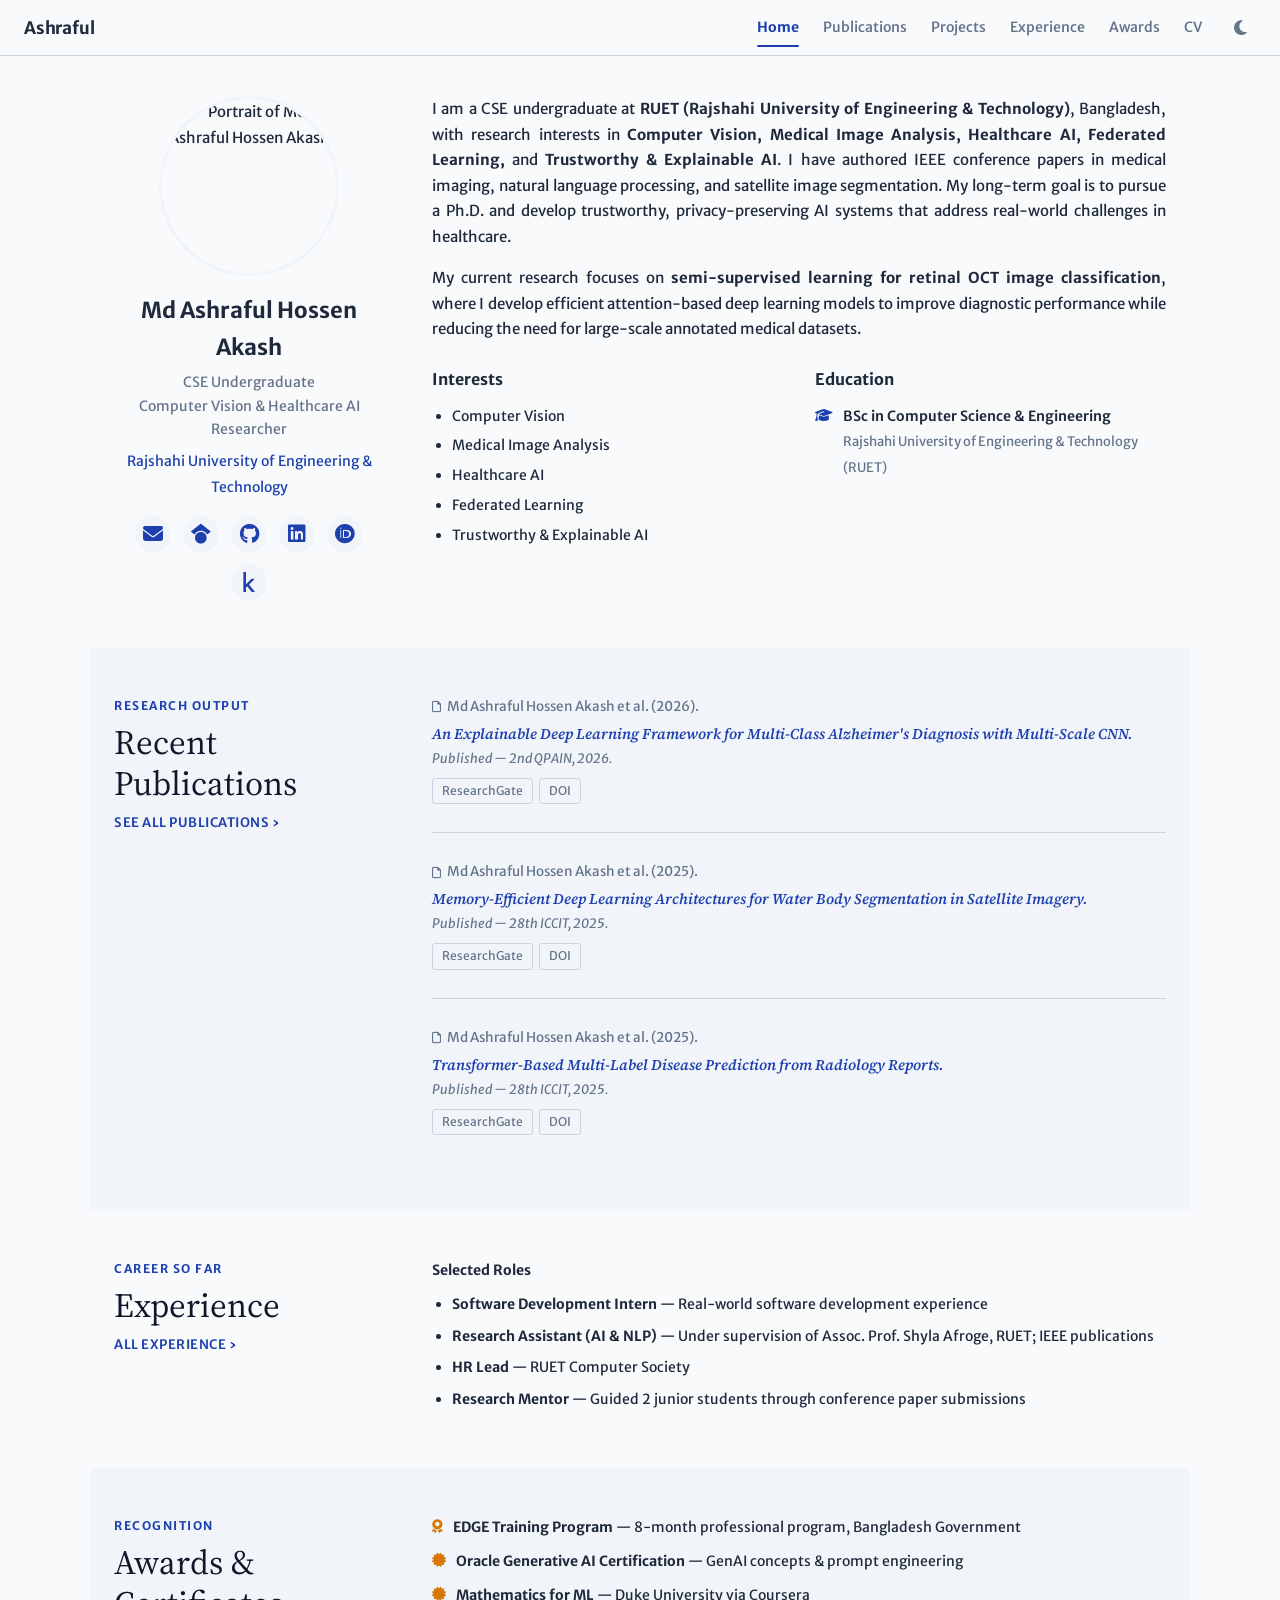
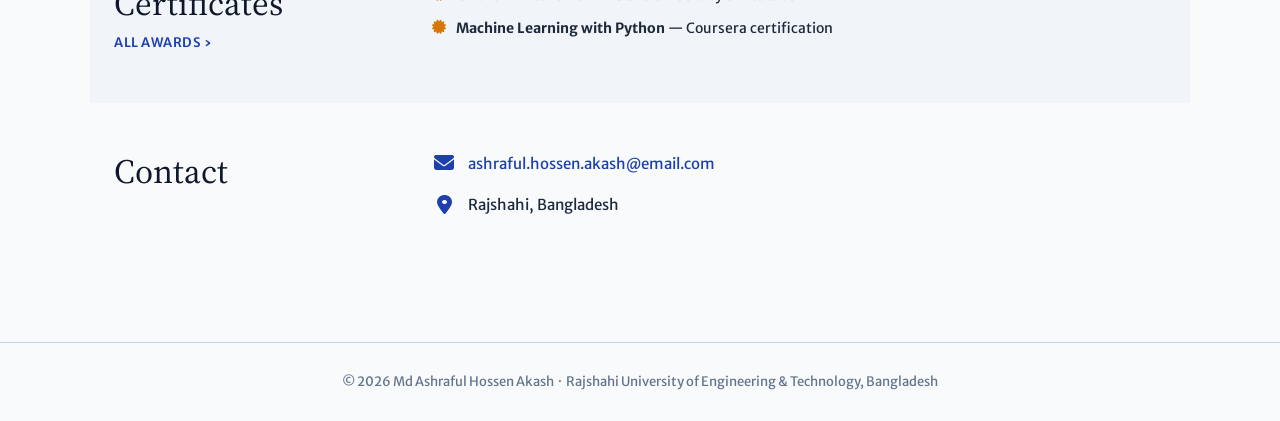
==== index.html @ b0df8cff "Update index.html" ====
<!DOCTYPE html>
<html lang="en">
<head>
  <meta charset="UTF-8">
  <title>Md Ashraful Hossen Akash</title>
  <meta name="viewport" content="width=device-width, initial-scale=1.0">
  <link rel="stylesheet" href="https://cdnjs.cloudflare.com/ajax/libs/font-awesome/6.5.0/css/all.min.css">
  <link href="https://fonts.googleapis.com/css2?family=Merriweather+Sans:wght@300;400;600;700&amp;family=Source+Serif+4:ital,wght@0,300;0,400;0,600;1,400&amp;display=swap" rel="stylesheet">
  <style>
    /* ══════════════════════ TOKENS ══════════════════════ */
    :root {
      /* Light mode (default) — Professional Academic/Medical Blue */
      --primary: #1e40af;       /* Deep trustworthy blue */
      --primary-light: #2563eb; /* Brighter blue for hover/links */
      --accent: #d97706;        /* Warm amber/gold for contrast */
      --navy: #0f172a;          /* Very dark slate-blue */
      --text: #1e293b;          /* Dark slate text */
      --text-muted: #64748b;    /* Muted slate text */
      --bg: #f8fafc;            /* Clean off-white */
      --bg-alt: #f1f5f9;        /* Light gray-blue background */
      --border: #cbd5e1;        /* Soft slate border */
      --card-bg: #ffffff;
      --nav-height: 56px;
      --sidebar-width: 270px;
      --shadow: 0 1px 3px rgba(30, 64, 175, 0.08);
    }

    [data-theme="dark"] {
      --primary: #60a5fa;       /* Soft bright blue for dark mode */
      --primary-light: #93c5fd;
      --accent: #f59e0b;        /* Bright amber/gold */
      --navy: #f8fafc;
      --text: #f1f5f9;
      --text-muted: #94a3b8;
      --bg: #0f172a;            /* Deep slate background */
      --bg-alt: #1e293b;        /* Lighter slate for cards/sections */
      --border: #334155;
      --card-bg: #1e293b;
      --shadow: 0 1px 3px rgba(0,0,0,0.4);
    }

    *, *::before, *::after { box-sizing: border-box; margin: 0; padding: 0; }
    html { scroll-behavior: auto; }
    :target { scroll-margin-top: 0; }

    body {
      font-family: 'Merriweather Sans', sans-serif;
      color: var(--text);
      background: var(--bg);
      font-size: 15px;
      line-height: 1.7;
      transition: background 0.2s ease, color 0.2s ease;
    }

    a { color: var(--primary); text-decoration: none; }
    a:hover { text-decoration: underline; }

    /* Visible keyboard focus everywhere */
    a:focus-visible, button:focus-visible {
      outline: 2px solid var(--primary);
      outline-offset: 2px;
      border-radius: 3px;
    }

    @media (prefers-reduced-motion: reduce) {
      * { transition: none !important; animation: none !important; }
    }

    /* ── NAVBAR ── */
    .top-nav {
      position: sticky;
      top: 0;
      z-index: 100;
      height: var(--nav-height);
      background: var(--bg);
      border-bottom: 1px solid var(--border);
      display: flex;
      align-items: center;
      justify-content: space-between;
      padding: 0 24px;
    }

    .nav-brand {
      font-weight: 700;
      font-size: 17px;
      color: var(--text);
      letter-spacing: -0.2px;
      cursor: pointer;
      background: none;
      border: none;
      font-family: inherit;
    }

    .nav-links {
      display: flex;
      align-items: center;
      gap: 4px;
    }

    .nav-btn {
      background: none;
      border: none;
      cursor: pointer;
      font-family: inherit;
      font-size: 14px;
      color: var(--text-muted);
      padding: 6px 10px;
      border-radius: 4px;
      transition: color 0.15s;
      font-weight: 500;
      text-decoration: none;
      display: inline-block;
      position: relative;
    }

    .nav-btn:hover { color: var(--primary); text-decoration: none; }

    /* Active state: not just color — underline bar so it doesn't rely on color alone */
    .nav-btn.active {
      font-weight: 700;
      color: var(--primary);
    }
    .nav-btn.active::after {
      content: "";
      position: absolute;
      left: 10px;
      right: 10px;
      bottom: -2px;
      height: 2px;
      background: var(--primary);
      border-radius: 2px;
    }

    .theme-toggle {
      display: flex;
      align-items: center;
      justify-content: center;
      background: none;
      border: none;
      cursor: pointer;
      font-size: 17px;
      color: var(--text-muted);
      width: 32px;
      height: 32px;
      border-radius: 50%;
      margin-left: 8px;
      transition: color 0.15s, background 0.15s;
    }
    .theme-toggle:hover { color: var(--primary); background: var(--bg-alt); }

    .menu-toggle {
      display: none;
      background: none;
      border: none;
      font-size: 20px;
      cursor: pointer;
      color: var(--text);
    }

    /* ── PAGE LAYOUT ── */
    .page-wrap {
      max-width: 1100px;
      margin: 0 auto;
      padding: 40px 24px 60px;
    }

    /* ── HOME: two-column hero ── */
    .hero {
      display: grid;
      grid-template-columns: var(--sidebar-width) 1fr;
      gap: 48px;
      align-items: start;
      padding-bottom: 48px;
    }

    .hero-left { text-align: center; }

    .profile-pic {
      width: 180px;
      height: 180px;
      border-radius: 50%;
      object-fit: cover;
      display: block;
      margin: 0 auto 16px;
      border: 3px solid var(--bg-alt);
    }

    .hero-name { font-size: 22px; font-weight: 700; margin-bottom: 4px; }
    .hero-role { font-size: 14px; color: var(--text-muted); margin-bottom: 6px; }
    .hero-institute a { font-size: 14px; color: var(--primary); }

    .social-links {
      display: flex;
      justify-content: center;
      gap: 12px;
      margin-top: 16px;
      flex-wrap: wrap;
    }

    .social-links a {
      font-size: 20px;
      color: var(--primary);
      transition: color 0.15s, transform 0.15s;
      width: 36px;
      height: 36px;
      display: inline-flex;
      align-items: center;
      justify-content: center;
      border-radius: 50%;
      background: var(--bg-alt);
      flex-shrink: 0;
    }

    .social-links a:hover { color: var(--bg); background: var(--primary); transform: translateY(-2px); text-decoration: none; }

    .hero-right p { text-align: justify; margin-bottom: 16px; color: var(--text); }

    .two-col { display: grid; grid-template-columns: 1fr 1fr; gap: 32px; margin-top: 24px; }
    .two-col h3 { font-size: 16px; font-weight: 700; margin-bottom: 12px; color: var(--text); }
    .two-col ul { list-style: disc; padding-left: 20px; }
    .two-col ul li { margin-bottom: 6px; font-size: 14px; color: var(--text); }

    .edu-entry { display: flex; gap: 10px; margin-bottom: 12px; align-items: flex-start; }
    .edu-entry i { color: var(--primary); margin-top: 3px; font-size: 14px; flex-shrink: 0; }
    .edu-entry-text strong { display: block; font-size: 14px; font-weight: 600; }
    .edu-entry-text span { font-size: 13px; color: var(--text-muted); }

    /* ── SECTION BANDS ── */
    .section { display: none; }
    .section.active { display: block; }
    .band { padding: 48px 0; }
    .band-alt { background: var(--bg-alt); margin-left: -24px; margin-right: -24px; padding: 48px 24px; }

    .section-layout { display: grid; grid-template-columns: var(--sidebar-width) 1fr; gap: 48px; align-items: start; }
    .section-label h2 { font-size: 34px; font-weight: 400; color: var(--navy); line-height: 1.2; font-family: 'Source Serif 4', serif; }
    .section-label .eyebrow { font-size: 12px; font-weight: 700; letter-spacing: 1.5px; text-transform: uppercase; color: var(--primary); margin-bottom: 6px; display: block; }

    .see-all-btn { background: none; border: none; cursor: pointer; color: var(--primary); font-family: inherit; font-size: 13px; font-weight: 600; letter-spacing: .5px; padding: 0; margin-top: 8px; display: inline-block; text-decoration: none; }
    .see-all-btn:hover { text-decoration: underline; }

    /* ── PUBLICATIONS ── */
    .pub-item { margin-bottom: 28px; padding-bottom: 28px; border-bottom: 1px solid var(--border); }
    .pub-item:last-child { border-bottom: none; margin-bottom: 0; }
    .pub-meta { font-size: 13.5px; color: var(--text-muted); margin-bottom: 4px; display: flex; align-items: center; gap: 6px; }
    .pub-meta i { font-size: 12px; }
    .pub-title-link { font-size: 15px; font-weight: 600; color: var(--primary); font-family: 'Source Serif 4', serif; font-style: italic; line-height: 1.4; display: block; margin-bottom: 4px; }
    .pub-venue { font-size: 13px; color: var(--text-muted); margin-bottom: 8px; font-style: italic; }
    .pub-badges { display: flex; gap: 6px; flex-wrap: wrap; }
    .badge { font-size: 12px; border: 1px solid var(--border); border-radius: 3px; padding: 2px 9px; color: var(--text-muted); cursor: pointer; transition: background 0.15s; text-decoration: none; }
    .badge:hover { background: var(--bg-alt); text-decoration: none; }

    /* ── PROJECTS: card grid (was a plain list — now visually distinct) ── */
    .project-grid {
      display: grid;
      grid-template-columns: repeat(auto-fill, minmax(230px, 1fr));
      gap: 20px;
    }
    .project-card {
      background: var(--card-bg);
      border: 1px solid var(--border);
      border-radius: 10px;
      padding: 20px;
      box-shadow: var(--shadow);
      display: flex;
      flex-direction: column;
      transition: transform 0.15s, box-shadow 0.15s;
    }
    .project-card:hover { transform: translateY(-3px); box-shadow: 0 6px 16px rgba(30, 64, 175, 0.15); }
    .project-card .card-icon {
      width: 38px; height: 38px;
      border-radius: 8px;
      background: var(--bg-alt);
      color: var(--primary);
      display: flex; align-items: center; justify-content: center;
      font-size: 16px;
      margin-bottom: 14px;
    }
    .project-card h3 { font-size: 15px; font-weight: 700; color: var(--text); margin-bottom: 8px; }
    .project-card p { font-size: 13.5px; color: var(--text-muted); margin-bottom: 12px; flex-grow: 1; }
    .tech-tag { display: inline-block; font-size: 11.5px; background: var(--bg-alt); border: 1px solid var(--border); border-radius: 3px; padding: 2px 8px; margin-right: 4px; margin-bottom: 4px; color: var(--text-muted); }
    .project-card .card-link { font-size: 13px; margin-top: auto; }

    /* ── EXPERIENCE: vertical timeline (was a flat repeated band pattern) ── */
    .timeline { position: relative; padding-left: 28px; }
    .timeline::before {
      content: "";
      position: absolute;
      left: 6px; top: 4px; bottom: 4px;
      width: 2px;
      background: var(--border);
    }
    .timeline-item { position: relative; padding-bottom: 28px; }
    .timeline-item:last-child { padding-bottom: 0; }
    .timeline-dot {
      position: absolute;
      left: -28px; top: 3px;
      width: 14px; height: 14px;
      border-radius: 50%;
      background: var(--bg);
      border: 3px solid var(--primary);
    }
    .timeline-item h3 { font-size: 15px; font-weight: 700; margin-bottom: 4px; color: var(--text); }
    .timeline-item p { font-size: 14px; color: var(--text-muted); margin-bottom: 4px; }
    .timeline-item .role-tag {
      display: inline-block;
      font-size: 11px;
      font-weight: 700;
      letter-spacing: .4px;
      text-transform: uppercase;
      color: var(--primary);
      background: var(--bg-alt);
      padding: 2px 8px;
      border-radius: 10px;
      margin-bottom: 6px;
    }

    /* ── AWARDS: horizontal-ish card row (distinct from timeline & pub list) ── */
    .award-list { display: flex; flex-direction: column; gap: 4px; }
    .award-item {
      display: flex;
      gap: 16px;
      align-items: flex-start;
      padding: 18px;
      border-radius: 10px;
      border: 1px solid transparent;
      transition: background 0.15s, border-color 0.15s;
    }
    .award-item:hover { background: var(--bg-alt); border-color: var(--border); }
    .award-icon-wrap {
      width: 40px; height: 40px;
      border-radius: 50%;
      background: var(--bg-alt);
      color: var(--accent);
      display: flex; align-items: center; justify-content: center;
      font-size: 16px;
      flex-shrink: 0;
    }
    .award-body h3 { font-size: 15px; font-weight: 700; margin-bottom: 4px; }
    .award-body p { font-size: 14px; color: var(--text-muted); margin-bottom: 4px; }

    /* ── CONTACT ── */
    .contact-item { display: flex; align-items: center; gap: 12px; margin-bottom: 16px; font-size: 15px; }
    .contact-item i { font-size: 20px; color: var(--primary); width: 24px; text-align: center; }

    /* ── FOOTER ── */
    footer { text-align: center; padding: 28px 24px; font-size: 13px; color: var(--text-muted); border-top: 1px solid var(--border); }

    /* ── MOBILE ── */
    @media (max-width: 760px) {
      .menu-toggle { display: block; }
      .nav-links {
        display: none;
        flex-direction: column;
        align-items: flex-start;
        position: absolute;
        top: var(--nav-height);
        left: 0; right: 0;
        background: var(--bg);
        border-bottom: 1px solid var(--border);
        padding: 8px 16px 16px;
        z-index: 99;
        gap: 2px;
      }
      .nav-links.show { display: flex; }
      .nav-btn.active::after { display: none; }
      .theme-toggle { margin-left: 0; margin-top: 8px; }
      .hero, .section-layout, .two-col { grid-template-columns: 1fr; }
      .hero-left { margin-bottom: 16px; }
      .band-alt { margin-left: -24px; margin-right: -24px; }
      .project-grid { grid-template-columns: 1fr 1fr; }
    }

    @media (max-width: 480px) {
      .project-grid { grid-template-columns: 1fr; }
    }
  </style>
</head>
<body data-theme="light">

<!-- TOP NAVIGATION -->
<header class="top-nav">
  <button class="nav-brand" onclick="navigateTo('home')" aria-label="Go to home section">Ashraful</button>

  <nav class="nav-links" id="mobileMenu" aria-label="Section navigation">
    <a class="nav-btn active" data-target="home" href="#home" aria-current="page">Home</a>
    <a class="nav-btn" data-target="publications" href="#publications">Publications</a>
    <a class="nav-btn" data-target="projects" href="#projects">Projects</a>
    <a class="nav-btn" data-target="experience" href="#experience">Experience</a>
    <a class="nav-btn" data-target="awards" href="#awards">Awards</a>
    <a href="assets/myCV.pdf" class="nav-btn" target="_blank" rel="noopener noreferrer">CV</a>
    <button class="theme-toggle" id="themeToggleBtn" aria-label="Switch to dark mode" aria-pressed="false">
      <i class="fa-solid fa-moon" id="themeIcon" aria-hidden="true"></i>
    </button>
  </nav>

  <button class="menu-toggle" id="menuToggleBtn" aria-label="Toggle navigation menu" aria-expanded="false">
    <i class="fa-solid fa-bars" aria-hidden="true"></i>
  </button>
</header>

<!-- PAGE CONTENT (Wrapped in <main> for accessibility compliance) -->
<main class="page-wrap">

  <!-- ══ HOME ══ -->
  <div id="home" data-section="home" class="section active">
    <div class="hero">

      <div class="hero-left">
        <img src="assets/profile.jpg" alt="Portrait of Md Ashraful Hossen Akash" class="profile-pic">
        <div class="hero-name">Md Ashraful Hossen Akash</div>
        <div class="hero-role">CSE Undergraduate<br>Computer Vision &amp; Healthcare AI Researcher</div>
        <div class="hero-institute">
          <a href="https://www.ruet.ac.bd" target="_blank" rel="noopener noreferrer">Rajshahi University of Engineering &amp; Technology</a>
        </div>

        <div class="social-links">
          <a href="mailto:ashraful.hossen.akash@email.com" aria-label="Send email to Ashraful"><i class="fa-solid fa-envelope" aria-hidden="true"></i></a>
          <a href="https://scholar.google.com/citations?user=dnLo7VQAAAAJ" target="_blank" rel="noopener noreferrer" aria-label="View Google Scholar profile"><i class="fa-brands fa-google-scholar" aria-hidden="true"></i></a>
          <a href="https://github.com/mdahakash" target="_blank" rel="noopener noreferrer" aria-label="View GitHub profile"><i class="fa-brands fa-github" aria-hidden="true"></i></a>
          <a href="https://www.linkedin.com/in/mdahakash" target="_blank" rel="noopener noreferrer" aria-label="View LinkedIn profile"><i class="fa-brands fa-linkedin" aria-hidden="true"></i></a>
          <a href="https://orcid.org/0009-0006-3664-4969" target="_blank" rel="noopener noreferrer" aria-label="View ORCID profile"><i class="fa-brands fa-orcid" aria-hidden="true"></i></a>
          <a href="https://www.kaggle.com/ashrafulhossenakash" target="_blank" rel="noopener noreferrer" aria-label="View Kaggle profile"><i class="fa-brands fa-kaggle" aria-hidden="true"></i></a>
        </div>
      </div>

      <div class="hero-right">
        <p>
          I am a CSE undergraduate at <strong>RUET (Rajshahi University of Engineering &amp; Technology)</strong>, Bangladesh,
          with research interests in <strong>Computer Vision, Medical Image Analysis, Healthcare AI, Federated Learning,</strong>
          and <strong>Trustworthy &amp; Explainable AI</strong>. I have authored IEEE conference papers in medical imaging,
          natural language processing, and satellite image segmentation. My long-term goal is to pursue a Ph.D. and develop
          trustworthy, privacy-preserving AI systems that address real-world challenges in healthcare.
        </p>
        <p>
          My current research focuses on <strong>semi-supervised learning for retinal OCT image classification</strong>,
          where I develop efficient attention-based deep learning models to improve diagnostic performance while reducing
          the need for large-scale annotated medical datasets.
        </p>

        <div class="two-col">
          <div>
            <h3>Interests</h3>
            <ul>
              <li>Computer Vision</li>
              <li>Medical Image Analysis</li>
              <li>Healthcare AI</li>
              <li>Federated Learning</li>
              <li>Trustworthy &amp; Explainable AI</li>
            </ul>
          </div>
          <div>
            <h3>Education</h3>
            <div class="edu-entry">
              <i class="fa-solid fa-graduation-cap" aria-hidden="true"></i>
              <div class="edu-entry-text">
                <strong>BSc in Computer Science &amp; Engineering</strong>
                <span>Rajshahi University of Engineering &amp; Technology (RUET)</span>
              </div>
            </div>
          </div>
        </div>
      </div>
    </div>

    <!-- Recent Publications band -->
    <div class="band-alt">
      <div class="section-layout">
        <div class="section-label">
          <span class="eyebrow">Research output</span>
          <h2>Recent Publications</h2>
          <a class="see-all-btn" href="#publications">SEE ALL PUBLICATIONS ›</a>
        </div>
        <div>
          <div class="pub-item">
            <div class="pub-meta"><i class="fa-regular fa-file" aria-hidden="true"></i> Md Ashraful Hossen Akash et al. (2026).</div>
            <a class="pub-title-link" href="https://doi.org/10.1109/QPAIN69676.2026.11545771" target="_blank" rel="noopener noreferrer">An Explainable Deep Learning Framework for Multi-Class Alzheimer's Diagnosis with Multi-Scale CNN.</a>
            <div class="pub-venue"><em>Published — 2nd QPAIN, 2026.</em></div>
            <div class="pub-badges">
              <a class="badge" href="https://www.researchgate.net/publication/401342979" target="_blank" rel="noopener noreferrer">ResearchGate</a>
              <a class="badge" href="https://doi.org/10.1109/QPAIN69676.2026.11545771" target="_blank" rel="noopener noreferrer">DOI</a>
            </div>
          </div>

          <div class="pub-item">
            <div class="pub-meta"><i class="fa-regular fa-file" aria-hidden="true"></i> Md Ashraful Hossen Akash et al. (2025).</div>
            <a class="pub-title-link" href="http://doi.org/10.1109/ICCIT68739.2025.11491634" target="_blank" rel="noopener noreferrer">Memory-Efficient Deep Learning Architectures for Water Body Segmentation in Satellite Imagery.</a>
            <div class="pub-venue accepted"><em>Published — 28th ICCIT, 2025.</em></div>
            <div class="pub-badges">
              <a class="badge" href="https://www.researchgate.net/publication/398727512" target="_blank" rel="noopener noreferrer">ResearchGate</a>
              <a class="badge" href="http://doi.org/10.1109/ICCIT68739.2025.11491634" target="_blank" rel="noopener noreferrer">DOI</a>
            </div>
          </div>

          <div class="pub-item">
            <div class="pub-meta"><i class="fa-regular fa-file" aria-hidden="true"></i> Md Ashraful Hossen Akash et al. (2025).</div>
            <a class="pub-title-link" href="https://doi.org/10.1109/ICCIT68739.2025.11491786" target="_blank" rel="noopener noreferrer">Transformer-Based Multi-Label Disease Prediction from Radiology Reports.</a>
            <div class="pub-venue accepted"><em>Published — 28th ICCIT, 2025.</em></div>
            <div class="pub-badges">
              <a class="badge" href="https://www.researchgate.net/publication/398727567" target="_blank" rel="noopener noreferrer">ResearchGate</a>
              <a class="badge" href="https://doi.org/10.1109/ICCIT68739.2025.11491786" target="_blank" rel="noopener noreferrer">DOI</a>
            </div>
          </div>
        </div>
      </div>
    </div>

    <!-- Experience band -->
    <div class="band">
      <div class="section-layout">
        <div class="section-label">
          <span class="eyebrow">Career so far</span>
          <h2>Experience</h2>
          <a class="see-all-btn" href="#experience">ALL EXPERIENCE ›</a>
        </div>
        <div>
          <div style="font-weight:700;margin-bottom:10px;font-size:14px;">Selected Roles</div>
          <ul style="list-style:disc;padding-left:20px;font-size:14px;color:var(--text);">
            <li style="margin-bottom:8px;"><strong>Software Development Intern</strong> — Real-world software development experience</li>
            <li style="margin-bottom:8px;"><strong>Research Assistant (AI &amp; NLP)</strong> — Under supervision of Assoc. Prof. Shyla Afroge, RUET; IEEE publications</li>
            <li style="margin-bottom:8px;"><strong>HR Lead</strong> — RUET Computer Society</li>
            <li style="margin-bottom:8px;"><strong>Research Mentor</strong> — Guided 2 junior students through conference paper submissions</li>
          </ul>
        </div>
      </div>
    </div>

    <!-- Awards band -->
    <div class="band-alt">
      <div class="section-layout">
        <div class="section-label">
          <span class="eyebrow">Recognition</span>
          <h2>Awards &amp; Certificates</h2>
          <a class="see-all-btn" href="#awards">ALL AWARDS ›</a>
        </div>
        <div>
          <ul style="list-style:none;font-size:14px;">
            <li style="margin-bottom:10px;display:flex;gap:10px;"><i class="fa-solid fa-award" style="color:var(--accent);margin-top:3px;flex-shrink:0;" aria-hidden="true"></i><span><strong>EDGE Training Program</strong> — 8-month professional program, Bangladesh Government</span></li>
            <li style="margin-bottom:10px;display:flex;gap:10px;"><i class="fa-solid fa-certificate" style="color:var(--accent);margin-top:3px;flex-shrink:0;" aria-hidden="true"></i><span><strong>Oracle Generative AI Certification</strong> — GenAI concepts &amp; prompt engineering</span></li>
            <li style="margin-bottom:10px;display:flex;gap:10px;"><i class="fa-solid fa-certificate" style="color:var(--accent);margin-top:3px;flex-shrink:0;" aria-hidden="true"></i><span><strong>Mathematics for ML</strong> — Duke University via Coursera</span></li>
            <li style="margin-bottom:10px;display:flex;gap:10px;"><i class="fa-solid fa-certificate" style="color:var(--accent);margin-top:3px;flex-shrink:0;" aria-hidden="true"></i><span><strong>Machine Learning with Python</strong> — Coursera certification</span></li>
          </ul>
        </div>
      </div>
    </div>

    <!-- Contact band -->
    <div class="band">
      <div class="section-layout">
        <div class="section-label"><h2>Contact</h2></div>
        <div>
          <div class="contact-item">
            <i class="fa-solid fa-envelope" aria-hidden="true"></i>
            <a href="mailto:ashraful.hossen.akash@email.com">ashraful.hossen.akash@email.com</a>
          </div>
          <div class="contact-item">
            <i class="fa-solid fa-location-dot" aria-hidden="true"></i>
            <span>Rajshahi, Bangladesh</span>
          </div>
        </div>
      </div>
    </div>

  </div><!-- /home -->

  <!-- ══ PUBLICATIONS ══ -->
  <div id="publications" data-section="publications" class="section">
    <div class="band">
      <div class="section-layout">
        <div class="section-label">
          <span class="eyebrow">Peer-reviewed work</span>
          <h2>Publications</h2>
        </div>
        <div>

          <div class="pub-item">
            <div class="pub-meta"><i class="fa-regular fa-file" aria-hidden="true"></i> Md Ashraful Hossen Akash et al. (2026).</div>
            <a class="pub-title-link" href="https://doi.org/10.1109/QPAIN69676.2026.11545771" target="_blank" rel="noopener noreferrer">
              An Explainable Deep Learning Framework for Multi-Class Alzheimer's Diagnosis with Multi-Scale CNN.
            </a>
            <div class="pub-venue"><em>Published — 2nd International Conference on QPAIN, 2026.</em></div>
            <p style="font-size:13.5px;color:var(--text-muted);margin-bottom:8px;">
              An explainable DL framework for multi-class Alzheimer's disease diagnosis from structural MRI, combining a custom multi-scale CNN with transfer learning and ensemble techniques to improve classification robustness.
            </p>
            <div class="pub-badges">
              <a class="badge" href="https://www.researchgate.net/publication/401342979" target="_blank" rel="noopener noreferrer">ResearchGate</a>
              <a class="badge" href="https://doi.org/10.1109/QPAIN69676.2026.11545771" target="_blank" rel="noopener noreferrer">DOI</a>
            </div>
          </div>

          <div class="pub-item">
            <div class="pub-meta"><i class="fa-regular fa-file" aria-hidden="true"></i> Md Ashraful Hossen Akash et al. (2025).</div>
            <a class="pub-title-link" href="https://doi.org/10.1109/ICCIT68739.2025.11491634" target="_blank" rel="noopener noreferrer">
              Memory-Efficient Deep Learning Architectures for Water Body Segmentation in Satellite Imagery: A Comparative Analysis and Ensemble Approach.
            </a>
            <div class="pub-venue accepted"><em>Published — 28th International Conference on Computer and Information Technology (ICCIT), 2025.</em></div>
            <p style="font-size:13.5px;color:var(--text-muted);margin-bottom:8px;">
              A comparative study of memory-efficient deep learning architectures for satellite-based water body segmentation, with an ensemble approach balancing accuracy and computational efficiency for resource-constrained environments.
            </p>
            <div class="pub-badges">
              <a class="badge" href="https://www.researchgate.net/publication/398727512" target="_blank" rel="noopener noreferrer">ResearchGate</a>
              <a class="badge" href="http://doi.org/10.1109/ICCIT68739.2025.11491634" target="_blank" rel="noopener noreferrer">DOI</a>
            </div>
          </div>

          <div class="pub-item">
            <div class="pub-meta"><i class="fa-regular fa-file" aria-hidden="true"></i> Md Ashraful Hossen Akash et al. (2025).</div>
            <a class="pub-title-link" href="https://doi.org/10.1109/ICCIT68739.2025.11491786" target="_blank" rel="noopener noreferrer">
              Transformer-Based Multi-Label Disease Prediction from Radiology Reports.
            </a>
            <div class="pub-venue accepted"><em>Published — 28th International Conference on Computer and Information Technology (ICCIT), 2025.</em></div>
            <p style="font-size:13.5px;color:var(--text-muted);margin-bottom:8px;">
              Explores transformer-based NLP models for multi-label disease prediction from unstructured radiology reports, demonstrating the effectiveness of attention-based architectures in extracting clinical insights from medical text.
            </p>
            <div class="pub-badges">
              <a class="badge" href="https://www.researchgate.net/publication/398727567" target="_blank" rel="noopener noreferrer">ResearchGate</a>
              <a class="badge" href="https://doi.org/10.1109/ICCIT68739.2025.11491786" target="_blank" rel="noopener noreferrer">DOI</a>
            </div>
          </div>

        </div>
      </div>
    </div>
  </div>

  <!-- ══ PROJECTS (card grid) ══ -->
  <div id="projects" data-section="projects" class="section">
    <div class="band">
      <div class="section-layout">
        <div class="section-label">
          <span class="eyebrow">Built &amp; shipped</span>
          <h2>Projects</h2>
        </div>
        <div class="project-grid">

          <div class="project-card">
            <div class="card-icon"><i class="fa-solid fa-brain" aria-hidden="true"></i></div>
            <h3>AlzDetect-AI</h3>
            <p>AI-powered early detection and classification of Alzheimer's disease from brain MRI scans using deep learning techniques.</p>
            <div>
              <span class="tech-tag">Python</span><span class="tech-tag">PyTorch</span><span class="tech-tag">CNN</span><span class="tech-tag">Medical Imaging</span>
            </div>
            <p class="card-link"><a href="https://github.com/mdahakash/AlzDetect-Ai" target="_blank" rel="noopener noreferrer"><i class="fa-brands fa-github" aria-hidden="true"></i> GitHub Repository</a></p>
          </div>

          <div class="project-card">
            <div class="card-icon"><i class="fa-solid fa-utensils" aria-hidden="true"></i></div>
            <h3>Restaurant Management Website</h3>
            <p>A responsive web application for browsing menus, placing orders, and managing reservations through a clean user interface.</p>
            <div>
              <span class="tech-tag">HTML</span><span class="tech-tag">CSS</span><span class="tech-tag">JavaScript</span><span class="tech-tag">Backend Framework</span>
            </div>
            <p class="card-link"><a href="https://github.com/mdahakash/restaurant_site" target="_blank" rel="noopener noreferrer"><i class="fa-brands fa-github" aria-hidden="true"></i> GitHub Repository</a></p>
          </div>

          <div class="project-card">
            <div class="card-icon"><i class="fa-solid fa-mobile-screen" aria-hidden="true"></i></div>
            <h3>Meal Manager Android App</h3>
            <p>An Android application for planning daily meals, tracking nutrition, and managing food expenses efficiently.</p>
            <div>
              <span class="tech-tag">Java</span><span class="tech-tag">Android Studio</span><span class="tech-tag">SQLite</span>
            </div>
            <p class="card-link"><a href="https://github.com/mdahakash" target="_blank" rel="noopener noreferrer"><i class="fa-brands fa-github" aria-hidden="true"></i> GitHub Repository</a></p>
          </div>

        </div>
      </div>
    </div>
  </div>

  <!-- ══ EXPERIENCE (timeline) ══ -->
  <div id="experience" data-section="experience" class="section">
    <div class="band">
      <div class="section-layout">
        <div class="section-label">
          <span class="eyebrow">Career so far</span>
          <h2>Experience</h2>
        </div>
        <div class="timeline">

          <div class="timeline-item">
            <div class="timeline-dot"></div>
            <span class="role-tag">Industry</span>
            <h3>Software Development Intern</h3>
            <p>Completed a 3-month internship at a software company, gaining hands-on experience in real-world software development and industry workflows.</p>
            <a href="https://drive.google.com/file/d/179SyK7nIsW4y1e-aC_VIHnlGupl81HfH/view?usp=drivesdk" target="_blank" rel="noopener noreferrer" style="font-size:13px;">Certificate ›</a>
          </div>

          <div class="timeline-item">
            <div class="timeline-dot"></div>
            <span class="role-tag">Research</span>
            <h3>Research Assistant (AI &amp; NLP)</h3>
            <p>Conducted research in AI and NLP under <a href="https://www.ruet.ac.bd/shylaruet" target="_blank" rel="noopener noreferrer">Assoc. Prof. Shyla Afroge</a>, RUET. Contributed to multiple IEEE conference publications.</p>
          </div>

          <div class="timeline-item">
            <div class="timeline-dot"></div>
            <span class="role-tag">Skills</span>
            <h3>Competitive Programming</h3>
            <p>Actively participated in Codeforces contests, strengthening algorithmic thinking and problem-solving skills.</p>
            <a href="https://codeforces.com/profile/ash_ra_ful" target="_blank" rel="noopener noreferrer" style="font-size:13px;">Codeforces Profile ›</a>
          </div>

          <div class="timeline-item">
            <div class="timeline-dot"></div>
            <span class="role-tag">Open research</span>
            <h3>Dataset Developer (Kaggle)</h3>
            <p>Created and published an Alzheimer's disease–related dataset on Kaggle, contributing to open research and reproducible AI.</p>
            <a href="https://www.kaggle.com/ashrafulhossenakash" target="_blank" rel="noopener noreferrer" style="font-size:13px;">Kaggle Profile ›</a>
          </div>

          <div class="timeline-item">
            <div class="timeline-dot"></div>
            <span class="role-tag">Mentorship</span>
            <h3>Research Mentor</h3>
            <p>Mentored 2 students in preparing and submitting conference research papers, providing guidance on methodology, writing, and submission.</p>
          </div>

          <div class="timeline-item">
            <div class="timeline-dot"></div>
            <span class="role-tag">Teaching</span>
            <h3>Tutor</h3>
            <p>Provided tutoring in <strong>Mathematics, ICT (Numerical Methods, C Programming, HTML), and Physics</strong>. Tutored 3 students (2022) and 1 student (2024–2025).</p>
          </div>

          <div class="timeline-item">
            <div class="timeline-dot"></div>
            <span class="role-tag">Teaching</span>
            <h3>Q&amp;A Instructor — Udvash</h3>
            <p>Served as a Q&amp;A teacher for one year, supporting students in academic preparation and problem-solving.</p>
          </div>

          <div class="timeline-item">
            <div class="timeline-dot"></div>
            <span class="role-tag">Leadership</span>
            <h3>HR Lead — RUET Computer Society</h3>
            <p>Responsible for organizational coordination, member management, and leadership activities.</p>
          </div>

        </div>
      </div>
    </div>
  </div>

  <!-- ══ AWARDS ══ -->
  <div id="awards" data-section="awards" class="section">
    <div class="band">
      <div class="section-layout">
        <div class="section-label">
          <span class="eyebrow">Recognition</span>
          <h2>Awards &amp; Certificates</h2>
        </div>
        <div class="award-list">

          <div class="award-item">
            <div class="award-icon-wrap"><i class="fa-solid fa-award" aria-hidden="true"></i></div>
            <div class="award-body">
              <h3>EDGE Training Program</h3>
              <p>Successfully completed an <strong>8-month professional training program</strong> organized by the <strong>Bangladesh Government</strong>.</p>
              <a href="https://training.edge.gov.bd/certificate-validation?certificate_no=EDGE-DSTS-116-6655-00010" target="_blank" rel="noopener noreferrer" style="font-size:13px;">Certificate ›</a>
            </div>
          </div>

          <div class="award-item">
            <div class="award-icon-wrap"><i class="fa-solid fa-certificate" aria-hidden="true"></i></div>
            <div class="award-body">
              <h3>Oracle Generative AI Certification</h3>
              <p>Earned certification covering foundational GenAI concepts, prompt engineering, and enterprise AI use cases.</p>
              <a href="https://catalog-education.oracle.com/pls/certview/sharebadge?id=F3F16DC4AC6958CB01227F11646EE12E79265FA077BF4BD497C9FCA10D6AAA59" target="_blank" rel="noopener noreferrer" style="font-size:13px;">Certificate ›</a>
            </div>
          </div>

          <div class="award-item">
            <div class="award-icon-wrap"><i class="fa-solid fa-certificate" aria-hidden="true"></i></div>
            <div class="award-body">
              <h3>Mathematics for Machine Learning — Duke University</h3>
              <p>Comprehensive Coursera course covering linear algebra, calculus, probability, and optimization for ML.</p>
              <a href="https://www.coursera.org/account/accomplishments/records/VLNECGAFXQYR" target="_blank" rel="noopener noreferrer" style="font-size:13px;">Certificate ›</a>
            </div>
          </div>

          <div class="award-item">
            <div class="award-icon-wrap"><i class="fa-solid fa-certificate" aria-hidden="true"></i></div>
            <div class="award-body">
              <h3>Machine Learning with Python</h3>
              <p>Applied ML course covering supervised and unsupervised learning, model evaluation, and practical implementation.</p>
              <a href="https://www.coursera.org/account/accomplishments/records/NA8TNG89JM8L" target="_blank" rel="noopener noreferrer" style="font-size:13px;">Certificate ›</a>
            </div>
          </div>

          <div class="award-item">
            <div class="award-icon-wrap"><i class="fa-solid fa-handshake" aria-hidden="true"></i></div>
            <div class="award-body">
              <h3>Volunteer Certificate</h3>
              <p>Awarded for volunteering at a university-level academic conference.</p>
              <!-- FIX: Replaced javascript:void(0) and target="_blank" with standard # to satisfy strict linters -->
              <a href="#" style="font-size:13px;">Certificate ›</a>
            </div>
          </div>

          <div class="award-item">
            <div class="award-icon-wrap"><i class="fa-solid fa-chalkboard-user" aria-hidden="true"></i></div>
            <div class="award-body">
              <h3>Seminar Participation</h3>
              <p>Attended multiple technical seminars on emerging technologies and current research trends.</p>
            </div>
          </div>

        </div>
      </div>
    </div>
  </div>

</main><!-- /page-wrap -->

<footer>
  <p>© 2026 Md Ashraful Hossen Akash &nbsp;·&nbsp; Rajshahi University of Engineering &amp; Technology, Bangladesh</p>
</footer>

<script>
  if ('scrollRestoration' in history) {
    history.scrollRestoration = 'manual';
  }

  const SECTIONS = ['home', 'publications', 'projects', 'experience', 'awards'];

  function showSection(id, pushState) {
    if (!SECTIONS.includes(id)) id = 'home';

    document.querySelectorAll('.section').forEach(s => s.classList.remove('active'));
    document.querySelector('.section[data-section="' + id + '"]').classList.add('active');

    document.querySelectorAll('.nav-btn[data-target]').forEach(b => {
      const isActive = b.dataset.target === id;
      b.classList.toggle('active', isActive);
      if (isActive) { b.setAttribute('aria-current', 'page'); } else { b.removeAttribute('aria-current'); }
    });

    if (pushState) {
      history.pushState({ section: id }, '', '#' + id);
    }

    document.getElementById('mobileMenu').classList.remove('show');
    document.getElementById('menuToggleBtn').setAttribute('aria-expanded', 'false');

    document.documentElement.scrollTop = 0;
    document.body.scrollTop = 0;
  }

  function toggleMenu() {
    const menu = document.getElementById('mobileMenu');
    const btn = document.getElementById('menuToggleBtn');
    const isShown = menu.classList.toggle('show');
    btn.setAttribute('aria-expanded', String(isShown));
  }

  document.getElementById('menuToggleBtn').addEventListener('click', function(e) {
    e.stopPropagation();
    toggleMenu();
  });

  document.addEventListener('click', function(e) {
    const menu = document.getElementById('mobileMenu');
    const btn = document.getElementById('menuToggleBtn');
    if (menu.classList.contains('show') && !menu.contains(e.target) && e.target !== btn) {
      menu.classList.remove('show');
      btn.setAttribute('aria-expanded', 'false');
    }
  });

  function navigateTo(id) {
    showSection(id, true);
  }

  document.addEventListener('click', function(e) {
    const link = e.target.closest('a[href^="#"]');
    if (!link) return;
    const id = link.getAttribute('href').slice(1);
    if (SECTIONS.includes(id)) {
      e.preventDefault();
      showSection(id, true);
    }
  });

  window.addEventListener('popstate', function(e) {
    const id = (e.state && e.state.section) || location.hash.slice(1) || 'home';
    showSection(id, false);
  });

  /* ── THEME TOGGLE ── */
  (function() {
    const btn = document.getElementById('themeToggleBtn');
    const icon = document.getElementById('themeIcon');
    let theme = 'light'; // explicit default

    function applyTheme(t) {
      theme = t;
      document.body.setAttribute('data-theme', t);
      const isDark = t === 'dark';
      btn.setAttribute('aria-pressed', String(isDark));
      btn.setAttribute('aria-label', isDark ? 'Switch to light mode' : 'Switch to dark mode');
      icon.className = isDark ? 'fa-solid fa-sun' : 'fa-solid fa-moon';
    }

    btn.addEventListener('click', function() {
      applyTheme(theme === 'dark' ? 'light' : 'dark');
    });

    applyTheme('light');
  })();

  (function() {
    const id = SECTIONS.includes(location.hash.slice(1)) ? location.hash.slice(1) : 'home';
    history.replaceState({ section: id }, '', location.pathname + location.search);
    document.querySelectorAll('.section').forEach(s => s.classList.remove('active'));
    document.querySelector('.section[data-section="' + id + '"]').classList.add('active');
    document.querySelectorAll('.nav-btn[data-target]').forEach(b => {
      const isActive = b.dataset.target === id;
      b.classList.toggle('active', isActive);
      if (isActive) { b.setAttribute('aria-current', 'page'); }
    });
    document.documentElement.scrollTop = 0;
    document.body.scrollTop = 0;
  })();

  window.addEventListener('load', function() {
    document.documentElement.scrollTop = 0;
    document.body.scrollTop = 0;
  });
</script>

</body>
</html>
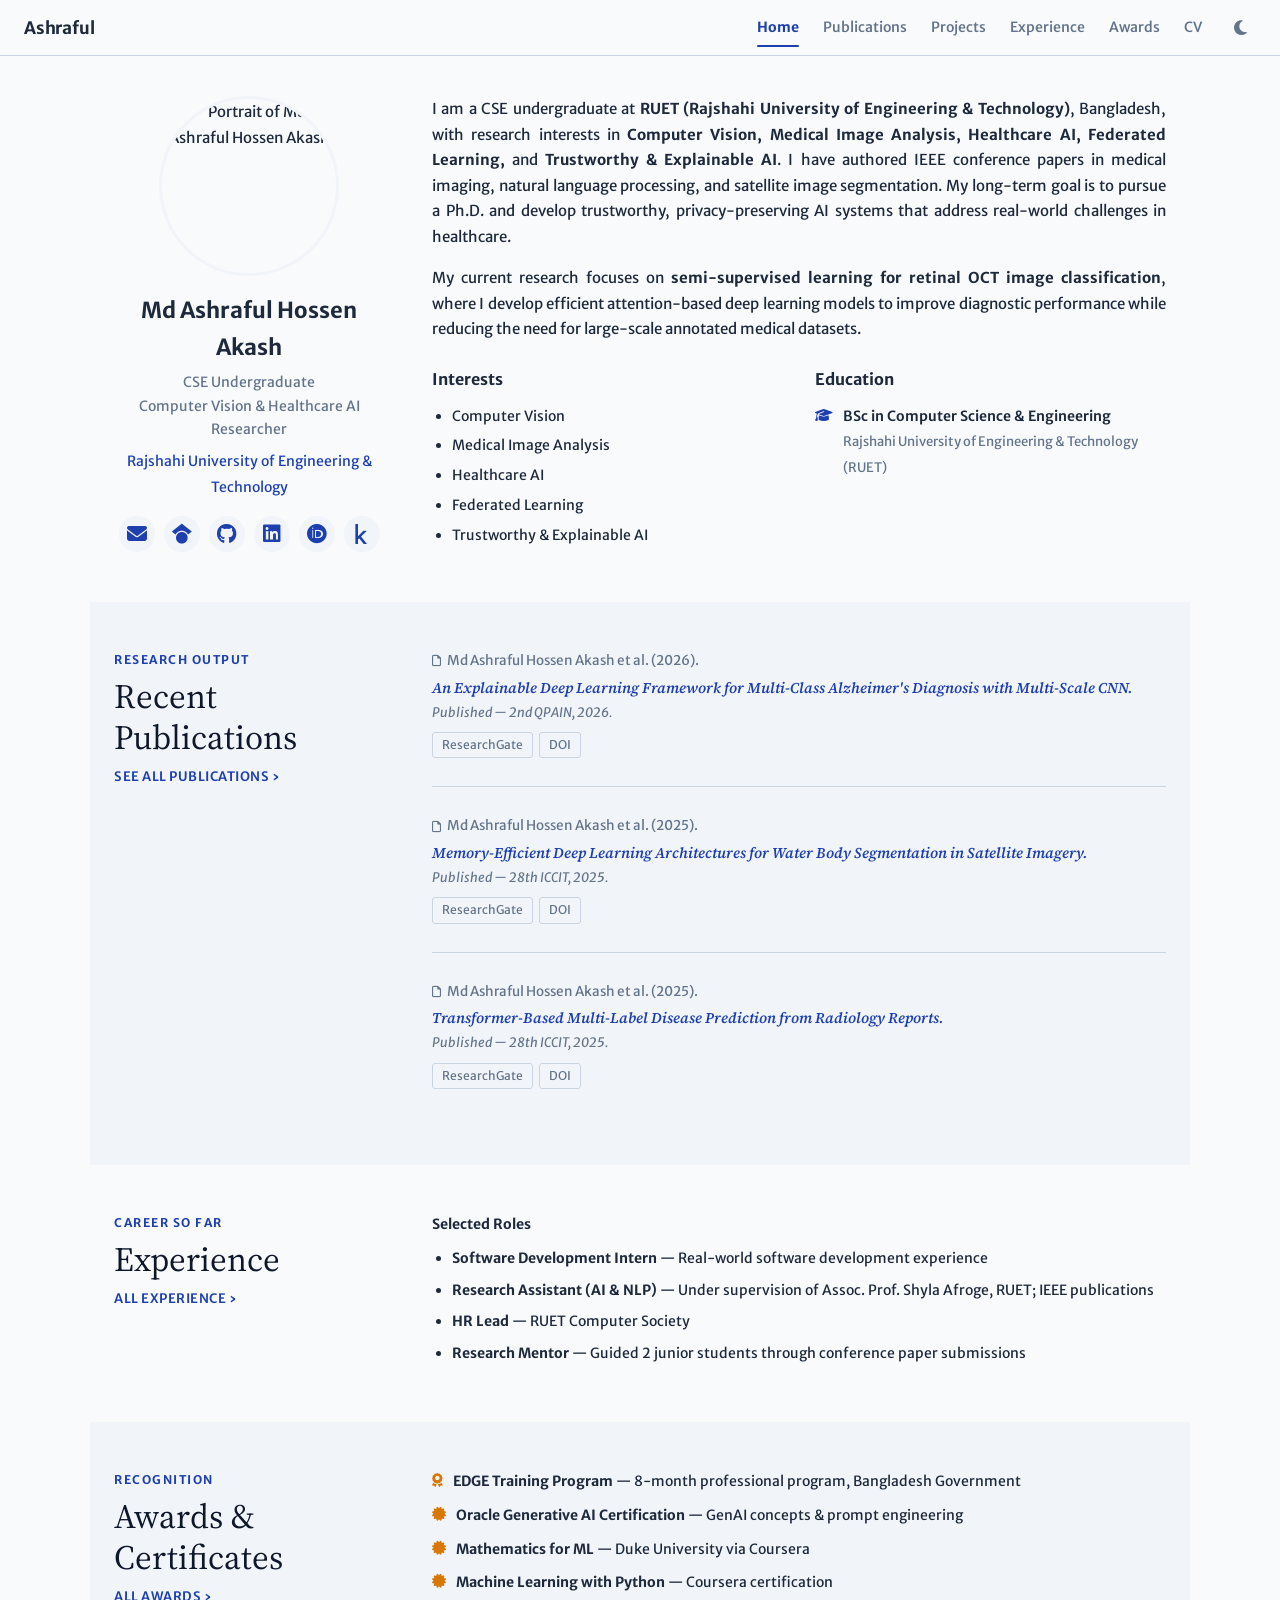
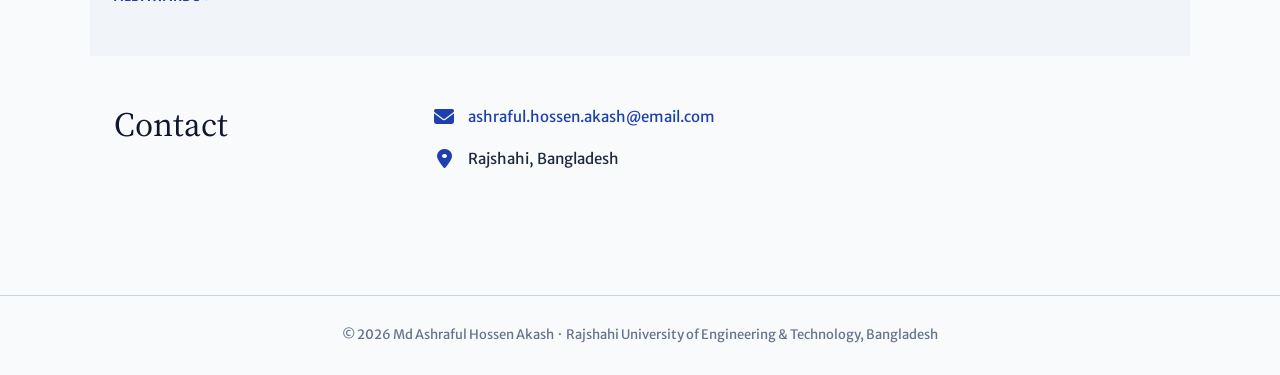
==== commit 779d7d6c: "Update index.html" ====
--- a/index.html
+++ b/index.html
@@ -192,9 +192,9 @@
     .social-links {
       display: flex;
       justify-content: center;
-      gap: 12px;
+      gap: 9px;
       margin-top: 16px;
-      flex-wrap: wrap;
+      flex-wrap: nowrap;
     }
 
     .social-links a {
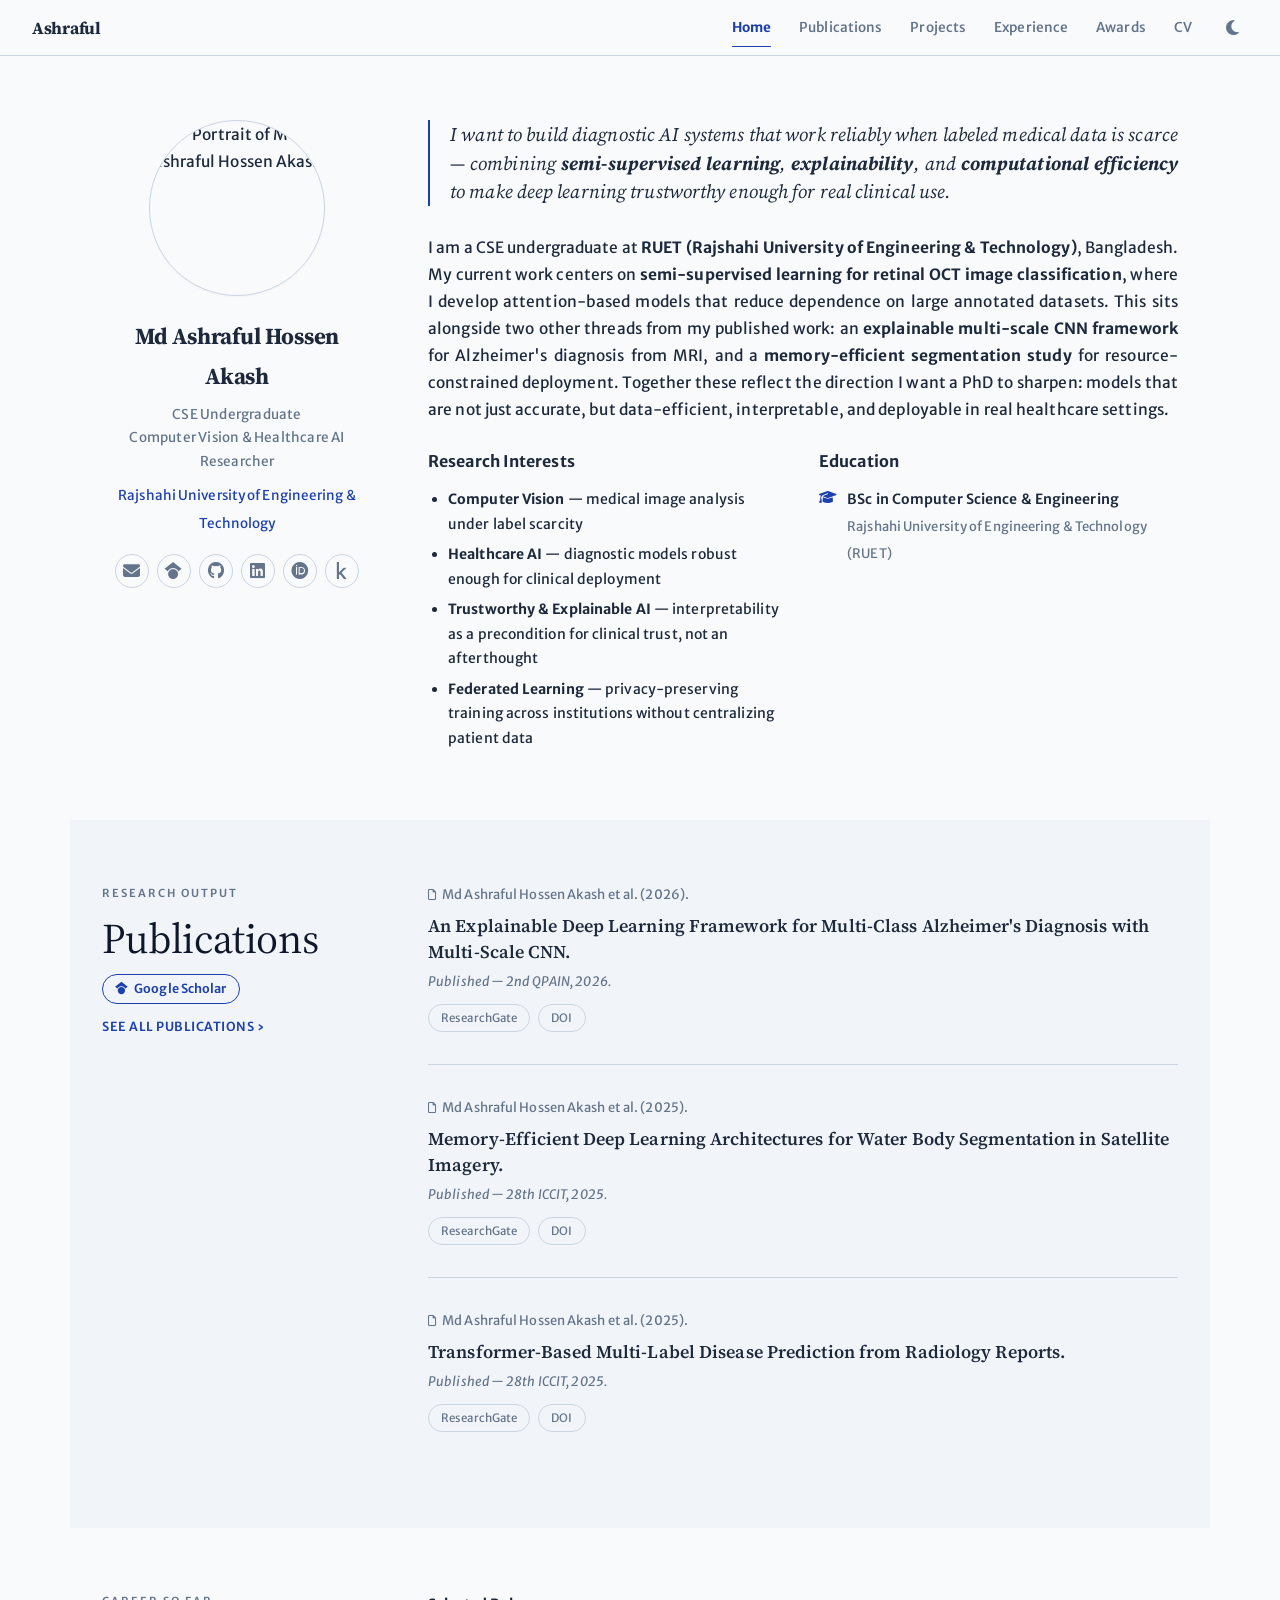
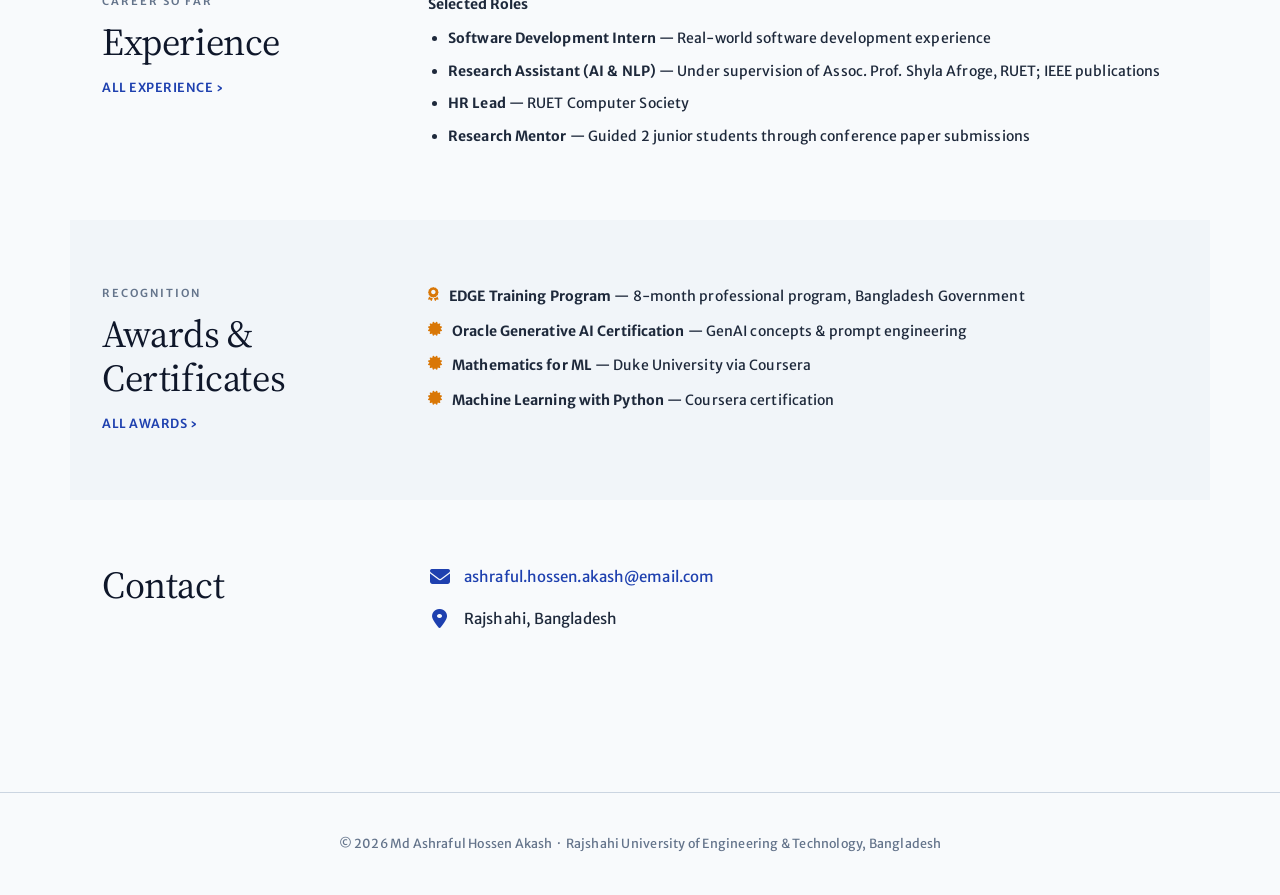
==== commit 52f504e9: "Update index.html" ====
--- a/index.html
+++ b/index.html
@@ -47,13 +47,14 @@
       font-family: 'Merriweather Sans', sans-serif;
       color: var(--text);
       background: var(--bg);
-      font-size: 15px;
-      line-height: 1.7;
+      font-size: 15.5px;
+      line-height: 1.75;
+      letter-spacing: 0.1px;
       transition: background 0.2s ease, color 0.2s ease;
     }
 
     a { color: var(--primary); text-decoration: none; }
-    a:hover { text-decoration: underline; }
+    a:hover { text-decoration: underline; text-underline-offset: 3px; }
 
     /* Visible keyboard focus everywhere */
     a:focus-visible, button:focus-visible {
@@ -72,23 +73,25 @@
       top: 0;
       z-index: 100;
       height: var(--nav-height);
-      background: var(--bg);
+      background: color-mix(in srgb, var(--bg) 92%, transparent);
+      backdrop-filter: blur(8px);
+      -webkit-backdrop-filter: blur(8px);
       border-bottom: 1px solid var(--border);
       display: flex;
       align-items: center;
       justify-content: space-between;
-      padding: 0 24px;
+      padding: 0 32px;
     }
 
     .nav-brand {
       font-weight: 700;
       font-size: 17px;
       color: var(--text);
-      letter-spacing: -0.2px;
+      letter-spacing: -0.3px;
+      font-family: 'Source Serif 4', serif;
       cursor: pointer;
       background: none;
       border: none;
-      font-family: inherit;
     }
 
     .nav-links {
@@ -102,12 +105,13 @@
       border: none;
       cursor: pointer;
       font-family: inherit;
-      font-size: 14px;
+      font-size: 13.5px;
       color: var(--text-muted);
-      padding: 6px 10px;
+      padding: 6px 12px;
       border-radius: 4px;
       transition: color 0.15s;
       font-weight: 500;
+      letter-spacing: 0.1px;
       text-decoration: none;
       display: inline-block;
       position: relative;
@@ -123,10 +127,10 @@
     .nav-btn.active::after {
       content: "";
       position: absolute;
-      left: 10px;
-      right: 10px;
+      left: 12px;
+      right: 12px;
       bottom: -2px;
-      height: 2px;
+      height: 1.5px;
       background: var(--primary);
       border-radius: 2px;
     }
@@ -159,61 +163,80 @@
 
     /* ── PAGE LAYOUT ── */
     .page-wrap {
-      max-width: 1100px;
+      max-width: 1140px;
       margin: 0 auto;
-      padding: 40px 24px 60px;
+      padding: 64px 32px 80px;
     }
 
     /* ── HOME: two-column hero ── */
     .hero {
       display: grid;
       grid-template-columns: var(--sidebar-width) 1fr;
-      gap: 48px;
+      gap: 56px;
       align-items: start;
-      padding-bottom: 48px;
+      padding-bottom: 64px;
     }
 
     .hero-left { text-align: center; }
 
     .profile-pic {
-      width: 180px;
-      height: 180px;
+      width: 176px;
+      height: 176px;
       border-radius: 50%;
       object-fit: cover;
       display: block;
-      margin: 0 auto 16px;
-      border: 3px solid var(--bg-alt);
-    }
-
-    .hero-name { font-size: 22px; font-weight: 700; margin-bottom: 4px; }
-    .hero-role { font-size: 14px; color: var(--text-muted); margin-bottom: 6px; }
-    .hero-institute a { font-size: 14px; color: var(--primary); }
+      margin: 0 auto 20px;
+      border: 1px solid var(--border);
+      box-shadow: 0 1px 2px rgba(0,0,0,0.04);
+    }
+
+    .hero-name { font-size: 23px; font-weight: 700; font-family: 'Source Serif 4', serif; letter-spacing: -0.2px; margin-bottom: 6px; }
+    .hero-role { font-size: 13.5px; color: var(--text-muted); margin-bottom: 8px; letter-spacing: 0.2px; }
+    .hero-institute a { font-size: 13.5px; color: var(--primary); }
 
     .social-links {
       display: flex;
       justify-content: center;
-      gap: 9px;
-      margin-top: 16px;
+      gap: 8px;
+      margin-top: 18px;
       flex-wrap: nowrap;
     }
 
     .social-links a {
-      font-size: 20px;
-      color: var(--primary);
-      transition: color 0.15s, transform 0.15s;
-      width: 36px;
-      height: 36px;
+      font-size: 17px;
+      color: var(--text-muted);
+      transition: color 0.15s, border-color 0.15s;
+      width: 34px;
+      height: 34px;
       display: inline-flex;
       align-items: center;
       justify-content: center;
       border-radius: 50%;
-      background: var(--bg-alt);
+      border: 1px solid var(--border);
+      background: transparent;
       flex-shrink: 0;
     }
 
-    .social-links a:hover { color: var(--bg); background: var(--primary); transform: translateY(-2px); text-decoration: none; }
-
-    .hero-right p { text-align: justify; margin-bottom: 16px; color: var(--text); }
+    .social-links a:hover { color: var(--primary); border-color: var(--primary); text-decoration: none; }
+
+    .hero-right p { text-align: justify; margin-bottom: 18px; color: var(--text); }
+    .research-agenda {
+      font-size: 19px;
+      font-family: 'Source Serif 4', serif;
+      font-style: italic;
+      font-weight: 400;
+      color: var(--navy);
+      line-height: 1.5;
+      border-left: 2px solid var(--primary);
+      padding-left: 20px;
+      margin-bottom: 28px !important;
+    }
+    [data-theme="dark"] .research-agenda { color: var(--text); }
+
+    .research-item { margin-bottom: 22px; }
+    .research-item:last-child { margin-bottom: 0; }
+    .research-item h3 { font-size: 15px; font-weight: 700; color: var(--text); margin-bottom: 6px; }
+    .research-item p { font-size: 14px; color: var(--text-muted); text-align: justify; }
 
     .two-col { display: grid; grid-template-columns: 1fr 1fr; gap: 32px; margin-top: 24px; }
     .two-col h3 { font-size: 16px; font-weight: 700; margin-bottom: 12px; color: var(--text); }
@@ -228,26 +251,45 @@
     /* ── SECTION BANDS ── */
     .section { display: none; }
     .section.active { display: block; }
-    .band { padding: 48px 0; }
-    .band-alt { background: var(--bg-alt); margin-left: -24px; margin-right: -24px; padding: 48px 24px; }
-
-    .section-layout { display: grid; grid-template-columns: var(--sidebar-width) 1fr; gap: 48px; align-items: start; }
-    .section-label h2 { font-size: 34px; font-weight: 400; color: var(--navy); line-height: 1.2; font-family: 'Source Serif 4', serif; }
-    .section-label .eyebrow { font-size: 12px; font-weight: 700; letter-spacing: 1.5px; text-transform: uppercase; color: var(--primary); margin-bottom: 6px; display: block; }
-
-    .see-all-btn { background: none; border: none; cursor: pointer; color: var(--primary); font-family: inherit; font-size: 13px; font-weight: 600; letter-spacing: .5px; padding: 0; margin-top: 8px; display: inline-block; text-decoration: none; }
-    .see-all-btn:hover { text-decoration: underline; }
+    .band { padding: 64px 0; }
+    .band-alt { background: var(--bg-alt); margin-left: -32px; margin-right: -32px; padding: 64px 32px; }
+
+    .section-layout { display: grid; grid-template-columns: var(--sidebar-width) 1fr; gap: 56px; align-items: start; }
+    .section-label h2 { font-size: 38px; font-weight: 400; color: var(--navy); line-height: 1.15; letter-spacing: -0.4px; font-family: 'Source Serif 4', serif; }
+    [data-theme="dark"] .section-label h2 { color: var(--text); }
+    .section-label .eyebrow { font-size: 11px; font-weight: 600; letter-spacing: 2px; text-transform: uppercase; color: var(--text-muted); margin-bottom: 10px; display: block; }
+
+    .see-all-btn { background: none; border: none; cursor: pointer; color: var(--primary); font-family: inherit; font-size: 12.5px; font-weight: 600; letter-spacing: .5px; padding: 0; margin-top: 12px; display: inline-block; text-decoration: none; }
+    .see-all-btn:hover { text-decoration: underline; text-underline-offset: 3px; }
 
     /* ── PUBLICATIONS ── */
-    .pub-item { margin-bottom: 28px; padding-bottom: 28px; border-bottom: 1px solid var(--border); }
+    .pub-item { margin-bottom: 32px; padding-bottom: 32px; border-bottom: 1px solid var(--border); }
     .pub-item:last-child { border-bottom: none; margin-bottom: 0; }
-    .pub-meta { font-size: 13.5px; color: var(--text-muted); margin-bottom: 4px; display: flex; align-items: center; gap: 6px; }
-    .pub-meta i { font-size: 12px; }
-    .pub-title-link { font-size: 15px; font-weight: 600; color: var(--primary); font-family: 'Source Serif 4', serif; font-style: italic; line-height: 1.4; display: block; margin-bottom: 4px; }
-    .pub-venue { font-size: 13px; color: var(--text-muted); margin-bottom: 8px; font-style: italic; }
-    .pub-badges { display: flex; gap: 6px; flex-wrap: wrap; }
-    .badge { font-size: 12px; border: 1px solid var(--border); border-radius: 3px; padding: 2px 9px; color: var(--text-muted); cursor: pointer; transition: background 0.15s; text-decoration: none; }
-    .badge:hover { background: var(--bg-alt); text-decoration: none; }
+    .pub-meta { font-size: 13px; color: var(--text-muted); margin-bottom: 6px; display: flex; align-items: center; gap: 6px; }
+    .pub-meta i { font-size: 11px; }
+    .pub-title-link { font-size: 15.5px; font-weight: 600; color: var(--text); font-family: 'Source Serif 4', serif; line-height: 1.45; display: block; margin-bottom: 6px; transition: color 0.15s; }
+    .pub-title-link:hover { color: var(--primary); }
+    .pub-venue { font-size: 13px; color: var(--text-muted); margin-bottom: 10px; font-style: italic; }
+    .pub-badges { display: flex; gap: 8px; flex-wrap: wrap; }
+    .badge { font-size: 11.5px; border: 1px solid var(--border); border-radius: 20px; padding: 3px 12px; color: var(--text-muted); cursor: pointer; transition: border-color 0.15s, color 0.15s; text-decoration: none; }
+    .badge:hover { border-color: var(--primary); color: var(--primary); text-decoration: none; }
+
+    /* Publications as homepage centerpiece: larger heading, prominent Scholar badge, bigger titles */
+    .pub-centerpiece .section-label h2 { font-size: 42px; }
+    .pub-centerpiece .pub-title-link { font-size: 18px; }
+    .scholar-badge {
+      display: inline-flex;
+      align-items: center;
+      gap: 6px;
+      margin-top: 12px;
+      font-size: 12.5px;
+      font-weight: 600;
+      color: var(--primary);
+      border-color: var(--primary);
+      cursor: pointer;
+      border-radius: 20px;
+    }
+    .scholar-badge:hover { background: var(--primary); color: var(--bg); text-decoration: none; }
 
     /* ── PROJECTS: card grid (was a plain list — now visually distinct) ── */
     .project-grid {
@@ -258,26 +300,25 @@
     .project-card {
       background: var(--card-bg);
       border: 1px solid var(--border);
-      border-radius: 10px;
-      padding: 20px;
-      box-shadow: var(--shadow);
+      border-radius: 8px;
+      padding: 22px;
       display: flex;
       flex-direction: column;
-      transition: transform 0.15s, box-shadow 0.15s;
-    }
-    .project-card:hover { transform: translateY(-3px); box-shadow: 0 6px 16px rgba(30, 64, 175, 0.15); }
+      transition: border-color 0.15s;
+    }
+    .project-card:hover { border-color: var(--primary); }
     .project-card .card-icon {
-      width: 38px; height: 38px;
-      border-radius: 8px;
+      width: 36px; height: 36px;
+      border-radius: 6px;
       background: var(--bg-alt);
       color: var(--primary);
       display: flex; align-items: center; justify-content: center;
-      font-size: 16px;
-      margin-bottom: 14px;
+      font-size: 15px;
+      margin-bottom: 16px;
     }
     .project-card h3 { font-size: 15px; font-weight: 700; color: var(--text); margin-bottom: 8px; }
-    .project-card p { font-size: 13.5px; color: var(--text-muted); margin-bottom: 12px; flex-grow: 1; }
-    .tech-tag { display: inline-block; font-size: 11.5px; background: var(--bg-alt); border: 1px solid var(--border); border-radius: 3px; padding: 2px 8px; margin-right: 4px; margin-bottom: 4px; color: var(--text-muted); }
+    .project-card p { font-size: 13.5px; color: var(--text-muted); margin-bottom: 14px; flex-grow: 1; }
+    .tech-tag { display: inline-block; font-size: 11px; background: transparent; border: 1px solid var(--border); border-radius: 20px; padding: 2px 10px; margin-right: 4px; margin-bottom: 4px; color: var(--text-muted); }
     .project-card .card-link { font-size: 13px; margin-top: auto; }
 
     /* ── EXPERIENCE: vertical timeline (was a flat repeated band pattern) ── */
@@ -294,45 +335,45 @@
     .timeline-dot {
       position: absolute;
       left: -28px; top: 3px;
-      width: 14px; height: 14px;
+      width: 11px; height: 11px;
       border-radius: 50%;
       background: var(--bg);
-      border: 3px solid var(--primary);
+      border: 2px solid var(--primary);
     }
     .timeline-item h3 { font-size: 15px; font-weight: 700; margin-bottom: 4px; color: var(--text); }
     .timeline-item p { font-size: 14px; color: var(--text-muted); margin-bottom: 4px; }
     .timeline-item .role-tag {
       display: inline-block;
-      font-size: 11px;
-      font-weight: 700;
-      letter-spacing: .4px;
+      font-size: 10.5px;
+      font-weight: 600;
+      letter-spacing: .6px;
       text-transform: uppercase;
-      color: var(--primary);
-      background: var(--bg-alt);
-      padding: 2px 8px;
-      border-radius: 10px;
-      margin-bottom: 6px;
+      color: var(--text-muted);
+      background: transparent;
+      border: 1px solid var(--border);
+      padding: 2px 9px;
+      border-radius: 20px;
+      margin-bottom: 8px;
     }
 
     /* ── AWARDS: horizontal-ish card row (distinct from timeline & pub list) ── */
-    .award-list { display: flex; flex-direction: column; gap: 4px; }
+    .award-list { display: flex; flex-direction: column; }
     .award-item {
       display: flex;
-      gap: 16px;
+      gap: 18px;
       align-items: flex-start;
-      padding: 18px;
-      border-radius: 10px;
-      border: 1px solid transparent;
-      transition: background 0.15s, border-color 0.15s;
-    }
-    .award-item:hover { background: var(--bg-alt); border-color: var(--border); }
+      padding: 20px 4px;
+      border-bottom: 1px solid var(--border);
+    }
+    .award-item:last-child { border-bottom: none; }
     .award-icon-wrap {
-      width: 40px; height: 40px;
+      width: 36px; height: 36px;
       border-radius: 50%;
-      background: var(--bg-alt);
+      background: transparent;
+      border: 1px solid var(--border);
       color: var(--accent);
       display: flex; align-items: center; justify-content: center;
-      font-size: 16px;
+      font-size: 14px;
       flex-shrink: 0;
     }
     .award-body h3 { font-size: 15px; font-weight: 700; margin-bottom: 4px; }
@@ -343,10 +384,12 @@
     .contact-item i { font-size: 20px; color: var(--primary); width: 24px; text-align: center; }
 
     /* ── FOOTER ── */
-    footer { text-align: center; padding: 28px 24px; font-size: 13px; color: var(--text-muted); border-top: 1px solid var(--border); }
+    footer { text-align: center; padding: 40px 24px; font-size: 12.5px; color: var(--text-muted); border-top: 1px solid var(--border); letter-spacing: 0.2px; }
 
     /* ── MOBILE ── */
     @media (max-width: 760px) {
+      .page-wrap { padding: 40px 24px 60px; }
+      .section-label h2 { font-size: 30px; }
       .menu-toggle { display: block; }
       .nav-links {
         display: none;
@@ -365,8 +408,8 @@
       .nav-btn.active::after { display: none; }
       .theme-toggle { margin-left: 0; margin-top: 8px; }
       .hero, .section-layout, .two-col { grid-template-columns: 1fr; }
-      .hero-left { margin-bottom: 16px; }
-      .band-alt { margin-left: -24px; margin-right: -24px; }
+      .hero-left { margin-bottom: 24px; }
+      .band-alt { margin-left: -24px; margin-right: -24px; padding: 48px 24px; }
       .project-grid { grid-template-columns: 1fr 1fr; }
     }
 
@@ -424,28 +467,29 @@
       </div>
 
       <div class="hero-right">
-        <p>
-          I am a CSE undergraduate at <strong>RUET (Rajshahi University of Engineering &amp; Technology)</strong>, Bangladesh,
-          with research interests in <strong>Computer Vision, Medical Image Analysis, Healthcare AI, Federated Learning,</strong>
-          and <strong>Trustworthy &amp; Explainable AI</strong>. I have authored IEEE conference papers in medical imaging,
-          natural language processing, and satellite image segmentation. My long-term goal is to pursue a Ph.D. and develop
-          trustworthy, privacy-preserving AI systems that address real-world challenges in healthcare.
+        <p class="research-agenda">
+          I want to build diagnostic AI systems that work reliably when labeled medical data is scarce —
+          combining <strong>semi-supervised learning</strong>, <strong>explainability</strong>, and
+          <strong>computational efficiency</strong> to make deep learning trustworthy enough for real clinical use.
         </p>
         <p>
-          My current research focuses on <strong>semi-supervised learning for retinal OCT image classification</strong>,
-          where I develop efficient attention-based deep learning models to improve diagnostic performance while reducing
-          the need for large-scale annotated medical datasets.
+          I am a CSE undergraduate at <strong>RUET (Rajshahi University of Engineering &amp; Technology)</strong>, Bangladesh.
+          My current work centers on <strong>semi-supervised learning for retinal OCT image classification</strong>,
+          where I develop attention-based models that reduce dependence on large annotated datasets. This sits alongside
+          two other threads from my published work: an <strong>explainable multi-scale CNN framework</strong> for
+          Alzheimer's diagnosis from MRI, and a <strong>memory-efficient segmentation study</strong> for
+          resource-constrained deployment. Together these reflect the direction I want a PhD to sharpen: models that are
+          not just accurate, but data-efficient, interpretable, and deployable in real healthcare settings.
         </p>
 
         <div class="two-col">
           <div>
-            <h3>Interests</h3>
+            <h3>Research Interests</h3>
             <ul>
-              <li>Computer Vision</li>
-              <li>Medical Image Analysis</li>
-              <li>Healthcare AI</li>
-              <li>Federated Learning</li>
-              <li>Trustworthy &amp; Explainable AI</li>
+              <li><strong>Computer Vision</strong> — medical image analysis under label scarcity</li>
+              <li><strong>Healthcare AI</strong> — diagnostic models robust enough for clinical deployment</li>
+              <li><strong>Trustworthy &amp; Explainable AI</strong> — interpretability as a precondition for clinical trust, not an afterthought</li>
+              <li><strong>Federated Learning</strong> — privacy-preserving training across institutions without centralizing patient data</li>
             </ul>
           </div>
           <div>
@@ -462,12 +506,15 @@
       </div>
     </div>
 
-    <!-- Recent Publications band -->
-    <div class="band-alt">
+    <!-- Recent Publications band (centerpiece) -->
+    <div class="band-alt pub-centerpiece">
       <div class="section-layout">
         <div class="section-label">
           <span class="eyebrow">Research output</span>
-          <h2>Recent Publications</h2>
+          <h2>Publications</h2>
+          <a class="badge scholar-badge" href="https://scholar.google.com/citations?user=dnLo7VQAAAAJ" target="_blank" rel="noopener noreferrer">
+            <i class="fa-brands fa-google-scholar" aria-hidden="true"></i> Google Scholar
+          </a>
           <a class="see-all-btn" href="#publications">SEE ALL PUBLICATIONS ›</a>
         </div>
         <div>
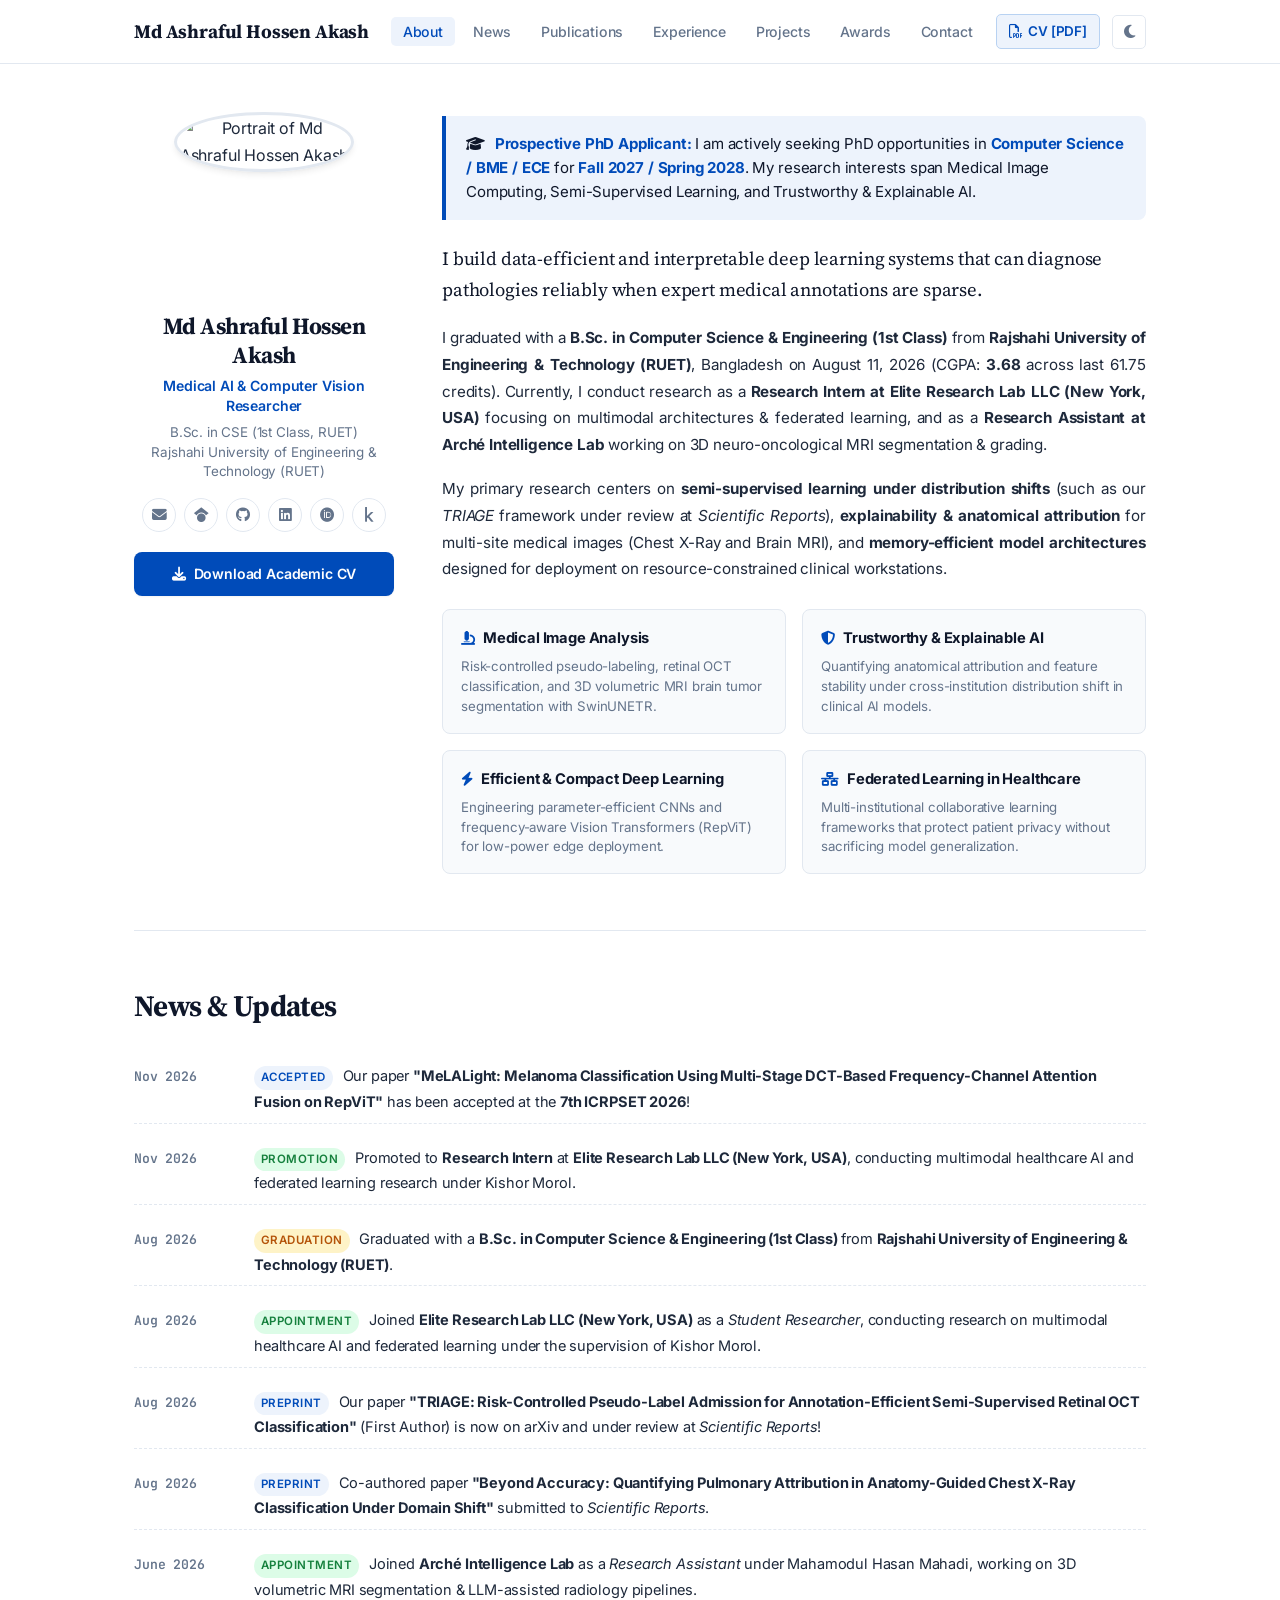
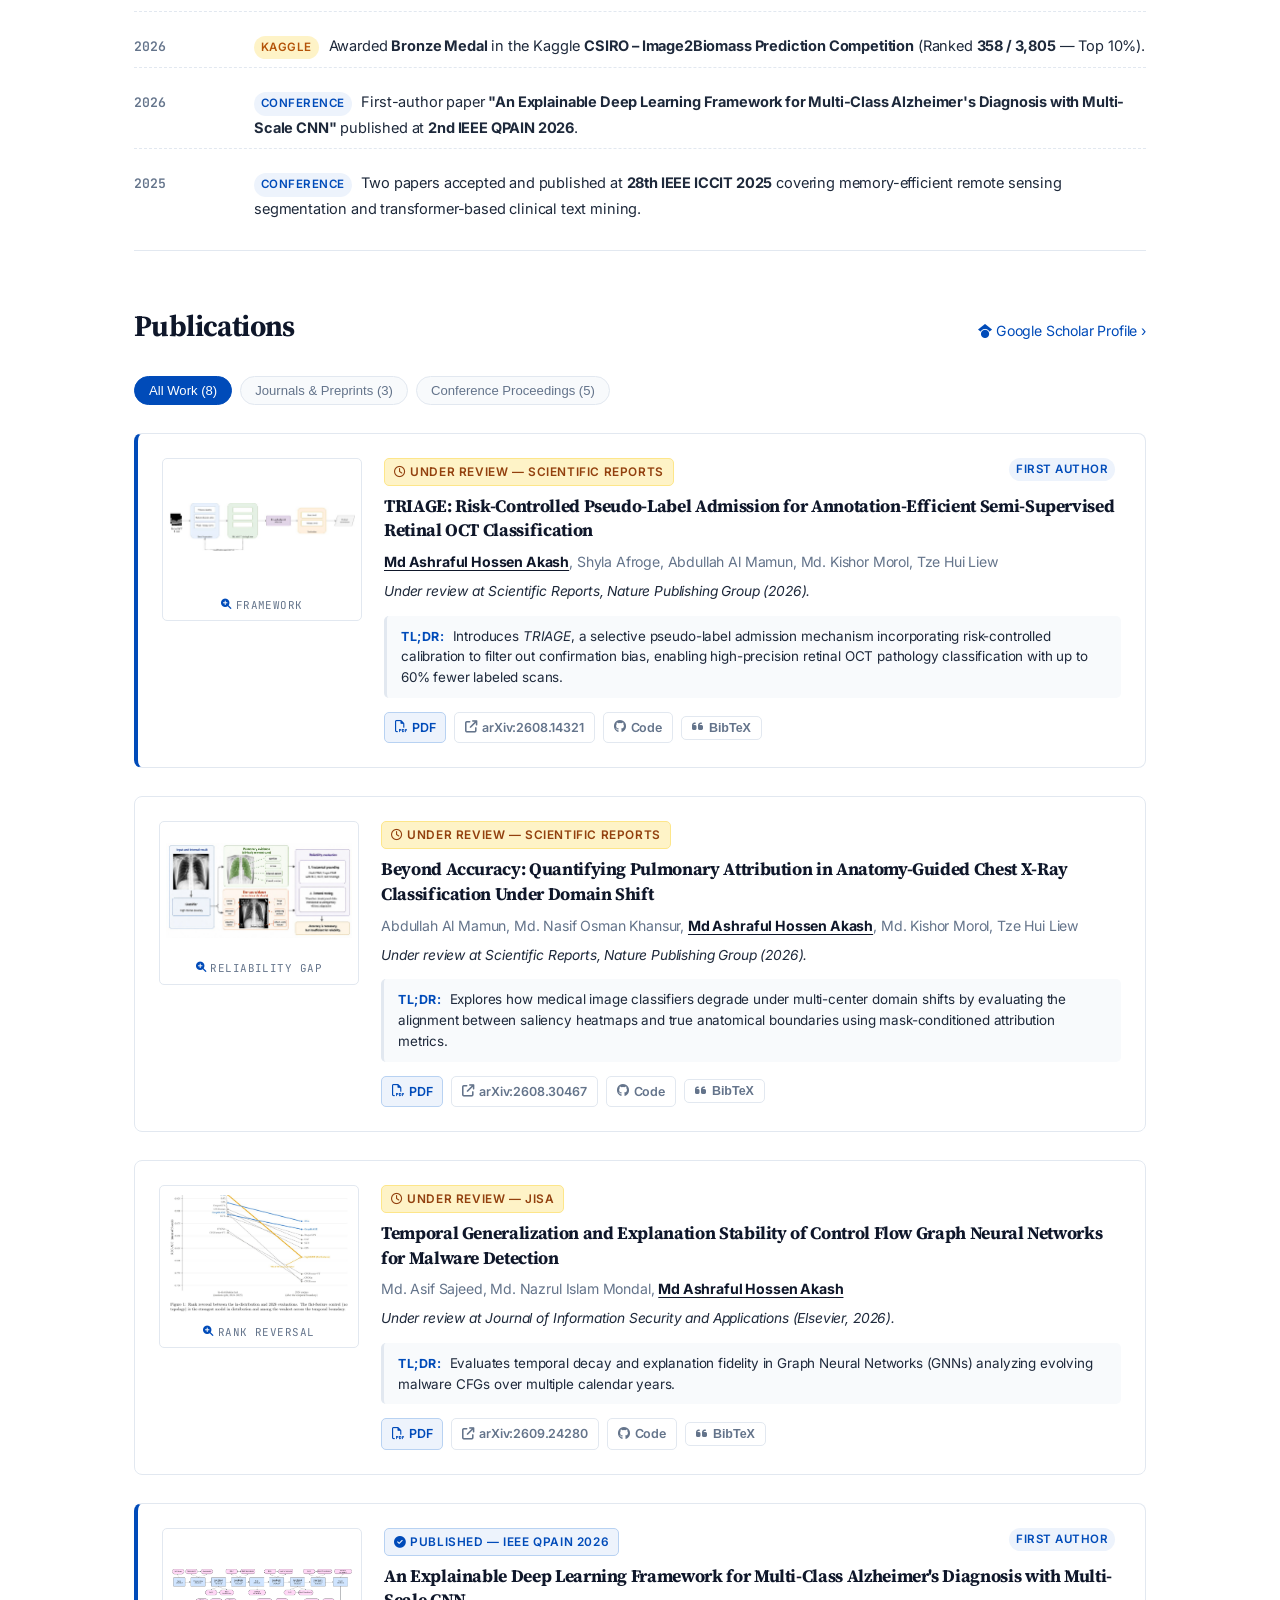
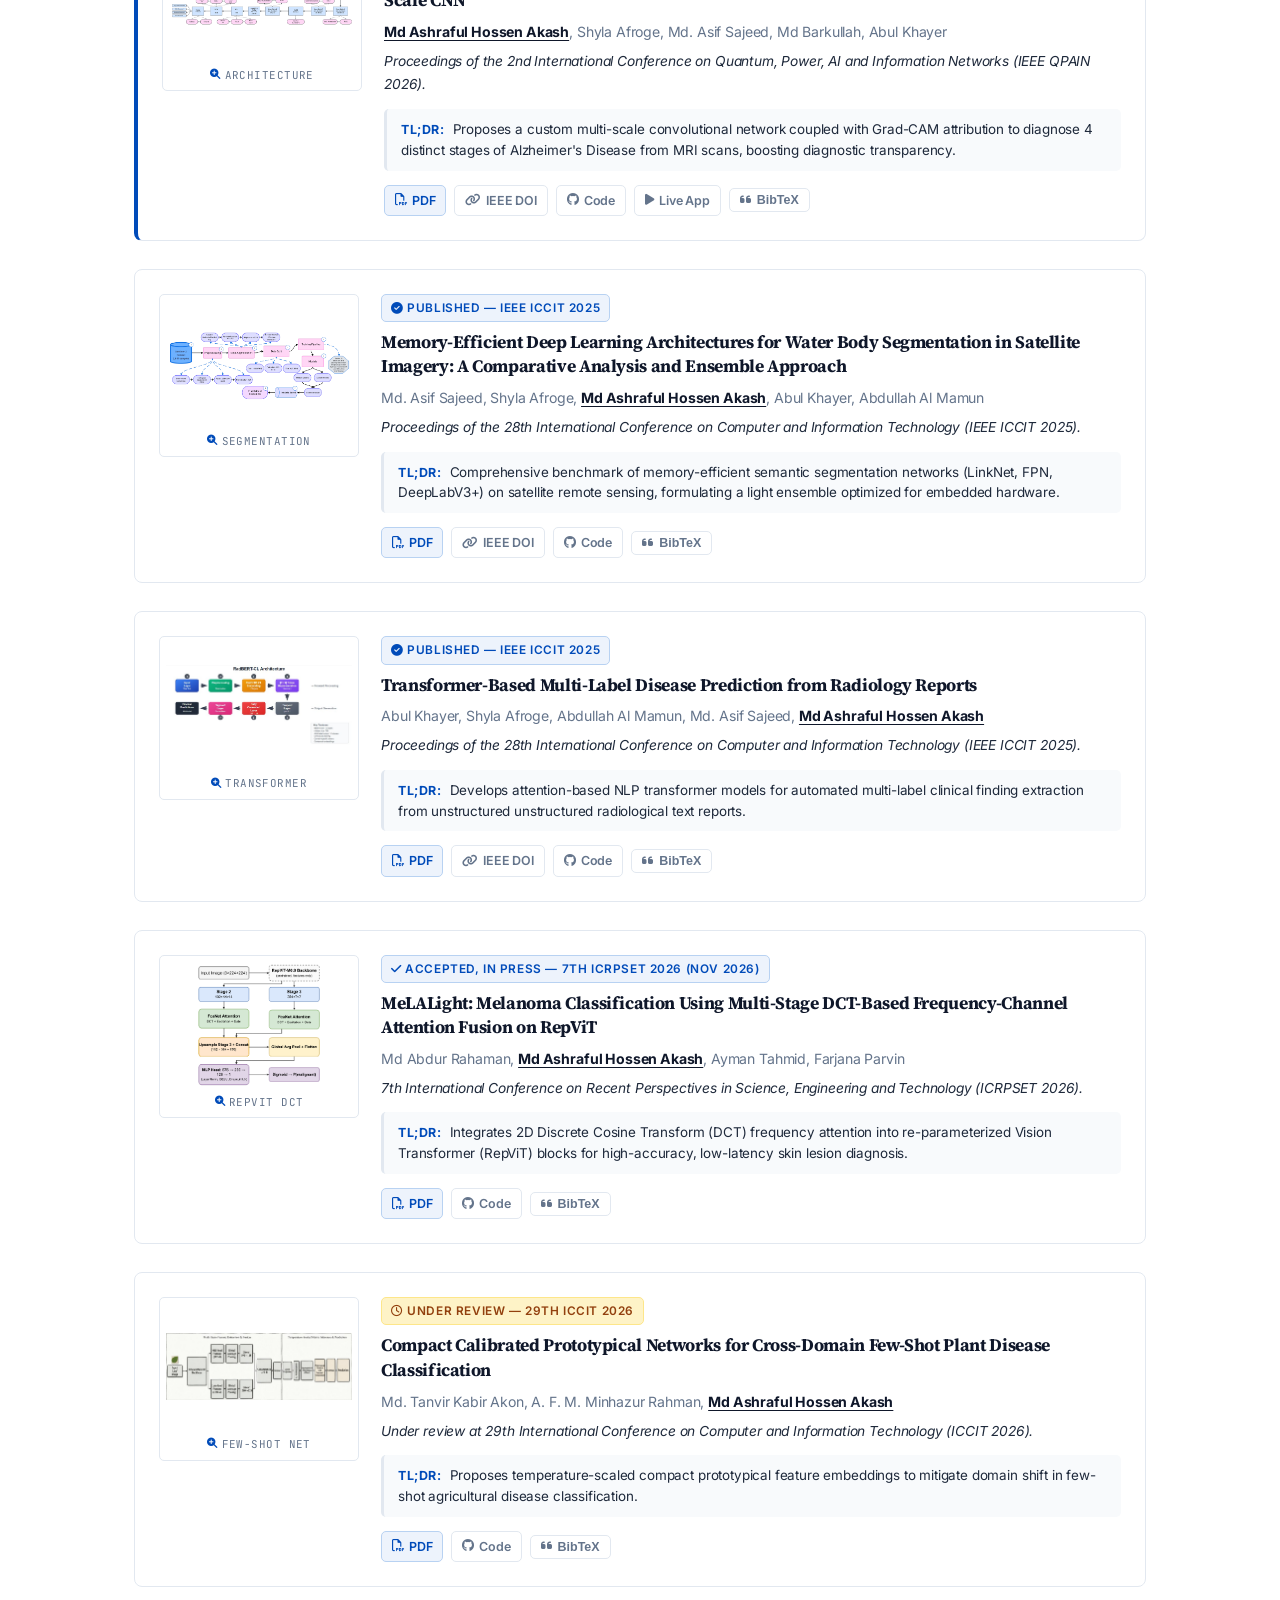
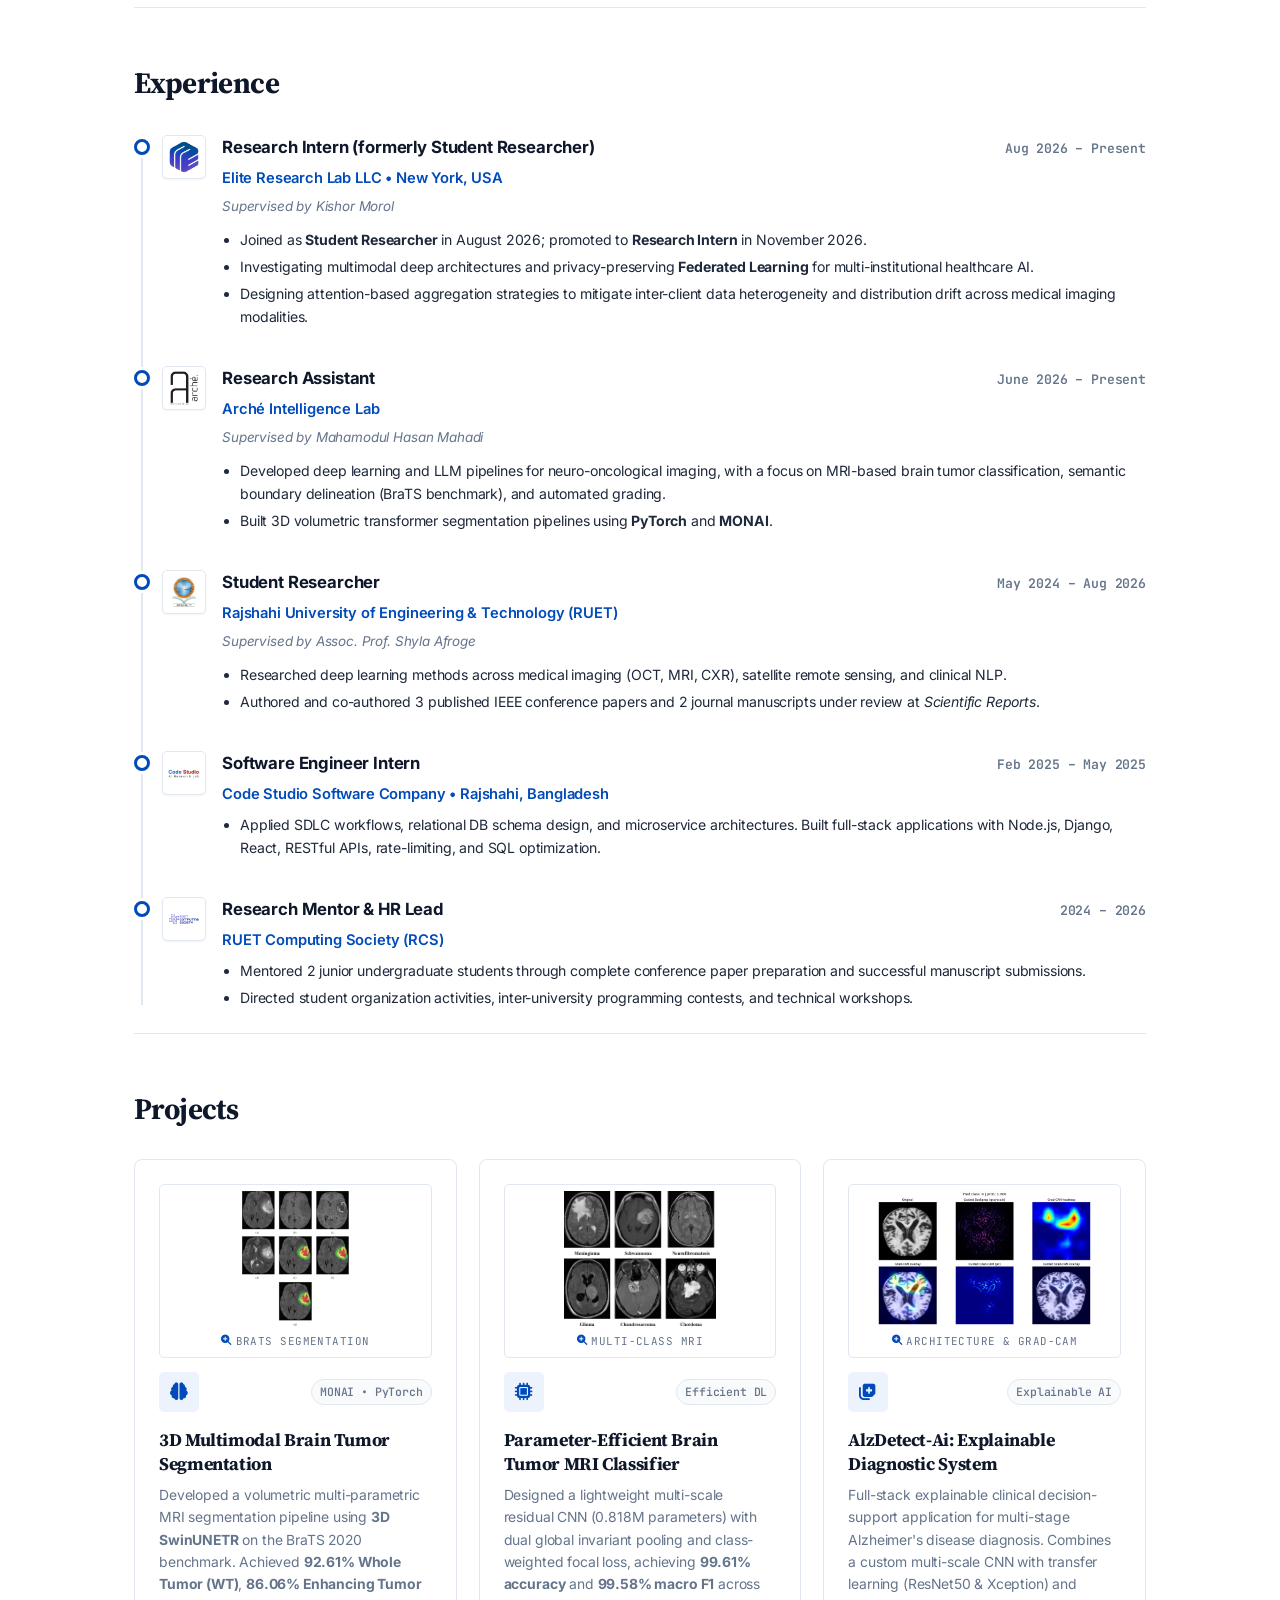
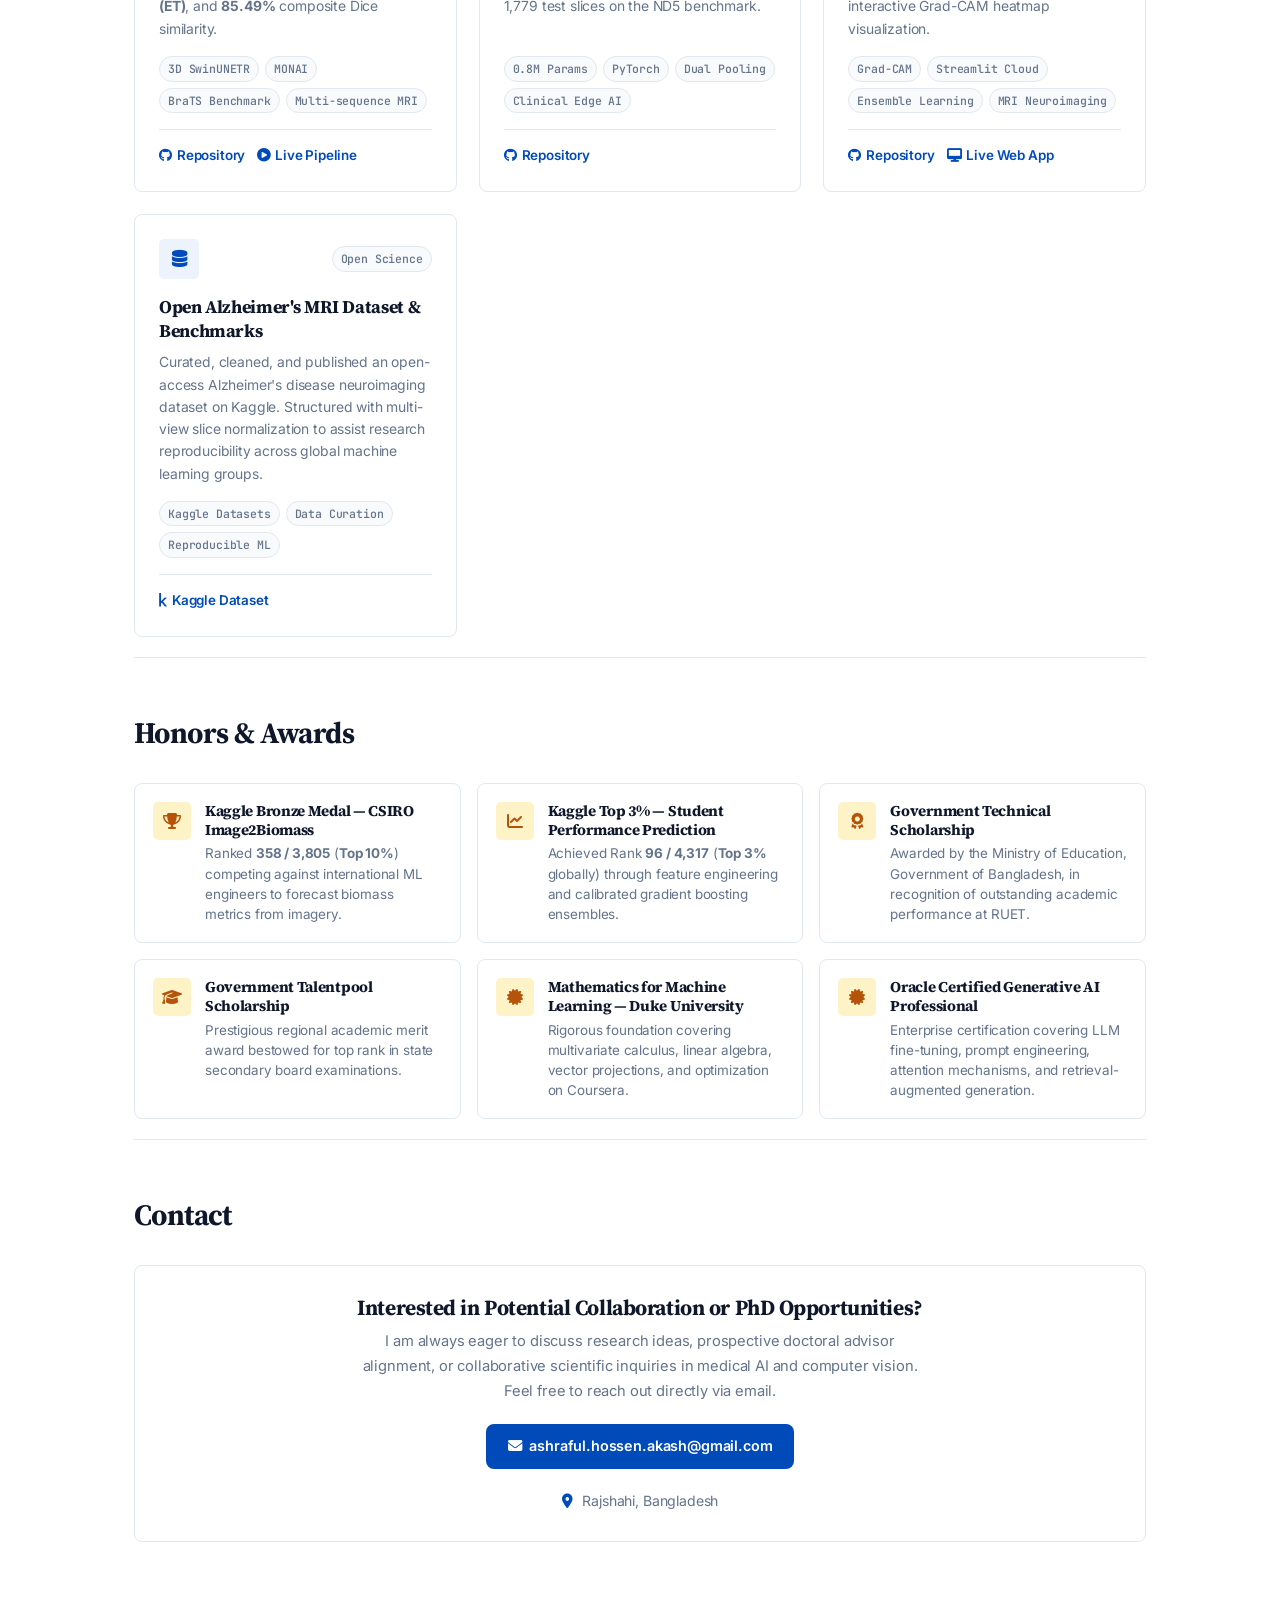
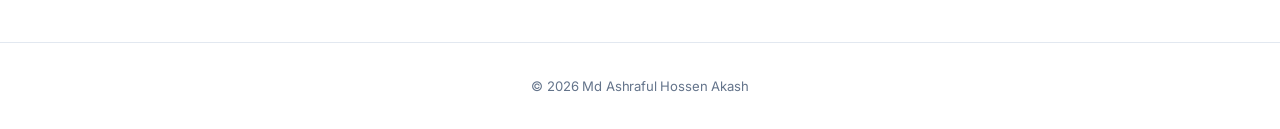
==== commit 42bac72c: "Update print statement from 'Hello' to 'Goodbye'" ====
--- a/index.html
+++ b/index.html
@@ -2,978 +2,2187 @@
 <html lang="en">
 <head>
   <meta charset="UTF-8">
-  <title>Md Ashraful Hossen Akash</title>
+  <title>Md Ashraful Hossen Akash | Medical AI &amp; Computer Vision Researcher</title>
   <meta name="viewport" content="width=device-width, initial-scale=1.0">
+  <meta name="description" content="Academic Portfolio of Md Ashraful Hossen Akash — Prospective PhD applicant in Computer Science focusing on Medical Image Analysis, Trustworthy AI, and Semi-Supervised Learning.">
+  <meta name="keywords" content="Md Ashraful Hossen Akash, PhD Applicant, Medical Imaging, Computer Vision, Semi-Supervised Learning, Trustworthy AI, RUET, Deep Learning">
+  <meta name="author" content="Md Ashraful Hossen Akash">
+
+  <!-- Open Graph -->
+  <meta property="og:title" content="Md Ashraful Hossen Akash | Medical AI &amp; Computer Vision Researcher">
+  <meta property="og:description" content="Research in Medical Image Analysis, Trustworthy AI, and Semi-Supervised Deep Learning.">
+  <meta property="og:type" content="website">
+
+  <!-- Fonts & Icons -->
   <link rel="stylesheet" href="https://cdnjs.cloudflare.com/ajax/libs/font-awesome/6.5.0/css/all.min.css">
-  <link href="https://fonts.googleapis.com/css2?family=Merriweather+Sans:wght@300;400;600;700&amp;family=Source+Serif+4:ital,wght@0,300;0,400;0,600;1,400&amp;display=swap" rel="stylesheet">
+  <link rel="preconnect" href="https://fonts.googleapis.com">
+  <link rel="preconnect" href="https://fonts.gstatic.com" crossorigin>
+  <link href="https://fonts.googleapis.com/css2?family=Inter:wght@300;400;500;600;700&family=Source+Serif+4:ital,opsz,wght@0,8..60,400;0,8..60,600;0,8..60,700;1,8..60,400&family=JetBrains+Mono:wght@400;500&display=swap" rel="stylesheet">
+
   <style>
-    /* ══════════════════════ TOKENS ══════════════════════ */
+    /* ══════════════════════ COLOR DESIGN SYSTEM ══════════════════════ */
     :root {
-      /* Light mode (default) — Professional Academic/Medical Blue */
-      --primary: #1e40af;       /* Deep trustworthy blue */
-      --primary-light: #2563eb; /* Brighter blue for hover/links */
-      --accent: #d97706;        /* Warm amber/gold for contrast */
-      --navy: #0f172a;          /* Very dark slate-blue */
-      --text: #1e293b;          /* Dark slate text */
-      --text-muted: #64748b;    /* Muted slate text */
-      --bg: #f8fafc;            /* Clean off-white */
-      --bg-alt: #f1f5f9;        /* Light gray-blue background */
-      --border: #cbd5e1;        /* Soft slate border */
-      --card-bg: #ffffff;
-      --nav-height: 56px;
-      --sidebar-width: 270px;
-      --shadow: 0 1px 3px rgba(30, 64, 175, 0.08);
+      --primary: #004bb9;         /* Exact Classic Academic Blue (RGB: 0, 75, 185) */
+      --primary-hover: #003a8f;
+      --primary-light: #edf3fc;   /* Soft elegant academic blue tint */
+      --primary-border: #b8d2f2;
+      --accent: #b45309;          /* Deep warm amber */
+      --accent-light: #fef3c7;
+      --navy: #0f172a;            /* Rich slate black */
+      --text: #1e293b;            /* Dark slate */
+      --text-muted: #64748b;      /* Balanced secondary text */
+      --text-light: #94a3b8;
+      --bg: #ffffff;
+      --bg-alt: #f8fafc;          /* Soft cool off-white */
+      --bg-card: #ffffff;
+      --border: #e2e8f0;          /* Subtle clean border */
+      --border-focus: #004bb9;
+      --shadow-sm: 0 1px 2px rgba(0, 0, 0, 0.05);
+      --shadow-md: 0 4px 6px -1px rgba(0, 0, 0, 0.07), 0 2px 4px -2px rgba(0, 0, 0, 0.05);
+      --shadow-lg: 0 10px 15px -3px rgba(0, 0, 0, 0.08), 0 4px 6px -4px rgba(0, 0, 0, 0.04);
+      --radius: 8px;
+      --radius-sm: 5px;
+      --radius-full: 9999px;
+      --nav-height: 64px;
+      --max-width: 1060px;
     }
 
     [data-theme="dark"] {
-      --primary: #60a5fa;       /* Soft bright blue for dark mode */
-      --primary-light: #93c5fd;
-      --accent: #f59e0b;        /* Bright amber/gold */
+      --primary: #4d8df0;         /* Glowing classic academic blue for dark mode */
+      --primary-hover: #7baef7;
+      --primary-light: rgba(77, 141, 240, 0.14);
+      --primary-border: #1e3a8a;
+      --accent: #f59e0b;
+      --accent-light: rgba(245, 158, 11, 0.15);
       --navy: #f8fafc;
       --text: #f1f5f9;
       --text-muted: #94a3b8;
-      --bg: #0f172a;            /* Deep slate background */
-      --bg-alt: #1e293b;        /* Lighter slate for cards/sections */
-      --border: #334155;
-      --card-bg: #1e293b;
-      --shadow: 0 1px 3px rgba(0,0,0,0.4);
-    }
-
+      --text-light: #64748b;
+      --bg: #0b0f17;              /* Deep elegant dark background */
+      --bg-alt: #131b2a;          /* Surface elevation */
+      --bg-card: #172033;
+      --border: #1e293b;
+      --border-focus: #4d8df0;
+      --shadow-sm: 0 1px 2px rgba(0, 0, 0, 0.4);
+      --shadow-md: 0 4px 6px -1px rgba(0, 0, 0, 0.5);
+      --shadow-lg: 0 10px 15px -3px rgba(0, 0, 0, 0.6);
+    }
+
+    /* ══════════════════════ BASE RESET ══════════════════════ */
     *, *::before, *::after { box-sizing: border-box; margin: 0; padding: 0; }
-    html { scroll-behavior: auto; }
-    :target { scroll-margin-top: 0; }
-
+    html {
+      scroll-behavior: smooth;
+      font-size: 16px;
+    }
     body {
-      font-family: 'Merriweather Sans', sans-serif;
+      font-family: 'Inter', -apple-system, BlinkMacSystemFont, "Segoe UI", Roboto, sans-serif;
       color: var(--text);
       background: var(--bg);
-      font-size: 15.5px;
-      line-height: 1.75;
-      letter-spacing: 0.1px;
-      transition: background 0.2s ease, color 0.2s ease;
-    }
-
-    a { color: var(--primary); text-decoration: none; }
-    a:hover { text-decoration: underline; text-underline-offset: 3px; }
-
-    /* Visible keyboard focus everywhere */
-    a:focus-visible, button:focus-visible {
-      outline: 2px solid var(--primary);
-      outline-offset: 2px;
-      border-radius: 3px;
-    }
-
-    @media (prefers-reduced-motion: reduce) {
-      * { transition: none !important; animation: none !important; }
-    }
-
-    /* ── NAVBAR ── */
-    .top-nav {
+      line-height: 1.7;
+      letter-spacing: -0.01em;
+      transition: background 0.25s ease, color 0.25s ease;
+      -webkit-font-smoothing: antialiased;
+    }
+
+    a {
+      color: var(--primary);
+      text-decoration: none;
+      transition: color 0.15s ease, opacity 0.15s ease;
+    }
+    a:hover {
+      color: var(--primary-hover);
+      text-decoration: underline;
+      text-underline-offset: 3px;
+    }
+
+    h1, h2, h3, h4 {
+      font-family: 'Source Serif 4', Georgia, serif;
+      color: var(--navy);
+      font-weight: 700;
+      line-height: 1.25;
+      letter-spacing: -0.02em;
+    }
+
+    /* ══════════════════════ NAVIGATION ══════════════════════ */
+    .header-nav {
       position: sticky;
       top: 0;
-      z-index: 100;
+      z-index: 1000;
       height: var(--nav-height);
-      background: color-mix(in srgb, var(--bg) 92%, transparent);
-      backdrop-filter: blur(8px);
-      -webkit-backdrop-filter: blur(8px);
+      background: color-mix(in srgb, var(--bg) 88%, transparent);
+      backdrop-filter: blur(12px);
+      -webkit-backdrop-filter: blur(12px);
       border-bottom: 1px solid var(--border);
+      transition: background 0.25s ease, border-color 0.25s ease;
+    }
+    .nav-container {
+      max-width: var(--max-width);
+      margin: 0 auto;
+      height: 100%;
       display: flex;
       align-items: center;
       justify-content: space-between;
-      padding: 0 32px;
-    }
-
-    .nav-brand {
+      padding: 0 24px;
+    }
+    .brand-link {
+      font-family: 'Source Serif 4', Georgia, serif;
       font-weight: 700;
-      font-size: 17px;
-      color: var(--text);
-      letter-spacing: -0.3px;
-      font-family: 'Source Serif 4', serif;
-      cursor: pointer;
-      background: none;
-      border: none;
-    }
-
-    .nav-links {
+      font-size: 1.18rem;
+      color: var(--navy);
+      text-decoration: none !important;
       display: flex;
       align-items: center;
-      gap: 4px;
-    }
-
-    .nav-btn {
-      background: none;
-      border: none;
-      cursor: pointer;
-      font-family: inherit;
-      font-size: 13.5px;
+      gap: 8px;
+    }
+    .brand-link:hover { color: var(--primary); }
+    .brand-status-dot {
+      width: 8px;
+      height: 8px;
+      background: #10b981;
+      border-radius: 50%;
+      display: inline-block;
+      box-shadow: 0 0 0 3px rgba(16, 185, 129, 0.2);
+    }
+
+    .nav-menu {
+      display: flex;
+      align-items: center;
+      gap: 6px;
+      list-style: none;
+    }
+    .nav-link {
+      font-size: 0.88rem;
+      font-weight: 500;
       color: var(--text-muted);
       padding: 6px 12px;
-      border-radius: 4px;
-      transition: color 0.15s;
-      font-weight: 500;
-      letter-spacing: 0.1px;
-      text-decoration: none;
-      display: inline-block;
-      position: relative;
-    }
-
-    .nav-btn:hover { color: var(--primary); text-decoration: none; }
-
-    /* Active state: not just color — underline bar so it doesn't rely on color alone */
-    .nav-btn.active {
-      font-weight: 700;
+      border-radius: var(--radius-sm);
+      transition: color 0.15s ease, background 0.15s ease;
+      text-decoration: none !important;
+    }
+    .nav-link:hover, .nav-link.active {
       color: var(--primary);
-    }
-    .nav-btn.active::after {
-      content: "";
-      position: absolute;
-      left: 12px;
-      right: 12px;
-      bottom: -2px;
-      height: 1.5px;
+      background: var(--primary-light);
+    }
+    .nav-cv-btn {
+      font-size: 0.84rem;
+      font-weight: 600;
+      color: var(--primary) !important;
+      border: 1px solid var(--primary-border);
+      background: var(--primary-light);
+      padding: 5px 12px;
+      border-radius: var(--radius-sm);
+      display: inline-flex;
+      align-items: center;
+      gap: 6px;
+      margin-left: 6px;
+      transition: all 0.15s ease;
+    }
+    .nav-cv-btn:hover {
       background: var(--primary);
-      border-radius: 2px;
-    }
-
-    .theme-toggle {
+      color: #ffffff !important;
+      border-color: var(--primary);
+      text-decoration: none !important;
+    }
+
+    .theme-toggle-btn {
+      background: none;
+      border: 1px solid var(--border);
+      cursor: pointer;
+      width: 34px;
+      height: 34px;
+      border-radius: var(--radius-sm);
+      color: var(--text-muted);
       display: flex;
       align-items: center;
       justify-content: center;
-      background: none;
-      border: none;
-      cursor: pointer;
-      font-size: 17px;
-      color: var(--text-muted);
-      width: 32px;
-      height: 32px;
-      border-radius: 50%;
-      margin-left: 8px;
-      transition: color 0.15s, background 0.15s;
-    }
-    .theme-toggle:hover { color: var(--primary); background: var(--bg-alt); }
-
-    .menu-toggle {
+      margin-left: 6px;
+      font-size: 0.95rem;
+      transition: all 0.15s ease;
+    }
+    .theme-toggle-btn:hover {
+      color: var(--primary);
+      border-color: var(--primary);
+      background: var(--primary-light);
+    }
+    .mobile-menu-btn {
       display: none;
       background: none;
       border: none;
-      font-size: 20px;
+      font-size: 1.25rem;
+      color: var(--text);
       cursor: pointer;
-      color: var(--text);
-    }
-
-    /* ── PAGE LAYOUT ── */
-    .page-wrap {
-      max-width: 1140px;
+    }
+
+    /* ══════════════════════ MAIN WRAPPER ══════════════════════ */
+    .page-container {
+      max-width: var(--max-width);
       margin: 0 auto;
-      padding: 64px 32px 80px;
-    }
-
-    /* ── HOME: two-column hero ── */
-    .hero {
+      padding: 48px 24px 80px;
+    }
+
+    /* ══════════════════════ HERO SECTION ══════════════════════ */
+    .hero-grid {
       display: grid;
-      grid-template-columns: var(--sidebar-width) 1fr;
-      gap: 56px;
+      grid-template-columns: 260px 1fr;
+      gap: 48px;
       align-items: start;
-      padding-bottom: 64px;
-    }
-
-    .hero-left { text-align: center; }
-
-    .profile-pic {
-      width: 176px;
-      height: 176px;
+      margin-bottom: 56px;
+    }
+
+    /* Sidebar Column */
+    .profile-card {
+      text-align: center;
+      position: sticky;
+      top: calc(var(--nav-height) + 24px);
+    }
+    .profile-img-container {
+      position: relative;
+      width: 180px;
+      height: 180px;
+      margin: 0 auto 20px;
+    }
+    .profile-img {
+      width: 100%;
+      height: 100%;
+      object-fit: cover;
       border-radius: 50%;
-      object-fit: cover;
-      display: block;
-      margin: 0 auto 20px;
-      border: 1px solid var(--border);
-      box-shadow: 0 1px 2px rgba(0,0,0,0.04);
-    }
-
-    .hero-name { font-size: 23px; font-weight: 700; font-family: 'Source Serif 4', serif; letter-spacing: -0.2px; margin-bottom: 6px; }
-    .hero-role { font-size: 13.5px; color: var(--text-muted); margin-bottom: 8px; letter-spacing: 0.2px; }
-    .hero-institute a { font-size: 13.5px; color: var(--primary); }
-
+      border: 3px solid var(--border);
+      box-shadow: var(--shadow-md);
+      transition: transform 0.25s ease, border-color 0.25s ease;
+    }
+    .profile-img:hover {
+      transform: scale(1.02);
+      border-color: var(--primary);
+    }
+    .author-name {
+      font-size: 1.45rem;
+      font-weight: 700;
+      color: var(--navy);
+      margin-bottom: 6px;
+    }
+    .author-title {
+      font-size: 0.88rem;
+      color: var(--primary);
+      font-weight: 600;
+      line-height: 1.4;
+      margin-bottom: 8px;
+    }
+    .author-affiliation {
+      font-size: 0.84rem;
+      color: var(--text-muted);
+      line-height: 1.45;
+      margin-bottom: 16px;
+    }
+    .author-affiliation a {
+      color: var(--text-muted);
+    }
+    .author-affiliation a:hover {
+      color: var(--primary);
+    }
+
+    /* Social Action Pills */
     .social-links {
       display: flex;
+      flex-wrap: wrap;
       justify-content: center;
       gap: 8px;
-      margin-top: 18px;
-      flex-wrap: nowrap;
-    }
-
-    .social-links a {
-      font-size: 17px;
-      color: var(--text-muted);
-      transition: color 0.15s, border-color 0.15s;
+      margin-bottom: 20px;
+    }
+    .social-btn {
       width: 34px;
       height: 34px;
+      border-radius: 50%;
       display: inline-flex;
       align-items: center;
       justify-content: center;
-      border-radius: 50%;
       border: 1px solid var(--border);
-      background: transparent;
-      flex-shrink: 0;
-    }
-
-    .social-links a:hover { color: var(--primary); border-color: var(--primary); text-decoration: none; }
-
-    .hero-right p { text-align: justify; margin-bottom: 18px; color: var(--text); }
-    .research-agenda {
-      font-size: 19px;
-      font-family: 'Source Serif 4', serif;
-      font-style: italic;
-      font-weight: 400;
-      color: var(--navy);
-      line-height: 1.5;
-      border-left: 2px solid var(--primary);
-      padding-left: 20px;
-      margin-bottom: 28px !important;
-    }
-    [data-theme="dark"] .research-agenda { color: var(--text); }
-
-    .research-item { margin-bottom: 22px; }
-    .research-item:last-child { margin-bottom: 0; }
-    .research-item h3 { font-size: 15px; font-weight: 700; color: var(--text); margin-bottom: 6px; }
-    .research-item p { font-size: 14px; color: var(--text-muted); text-align: justify; }
-
-    .two-col { display: grid; grid-template-columns: 1fr 1fr; gap: 32px; margin-top: 24px; }
-    .two-col h3 { font-size: 16px; font-weight: 700; margin-bottom: 12px; color: var(--text); }
-    .two-col ul { list-style: disc; padding-left: 20px; }
-    .two-col ul li { margin-bottom: 6px; font-size: 14px; color: var(--text); }
-
-    .edu-entry { display: flex; gap: 10px; margin-bottom: 12px; align-items: flex-start; }
-    .edu-entry i { color: var(--primary); margin-top: 3px; font-size: 14px; flex-shrink: 0; }
-    .edu-entry-text strong { display: block; font-size: 14px; font-weight: 600; }
-    .edu-entry-text span { font-size: 13px; color: var(--text-muted); }
-
-    /* ── SECTION BANDS ── */
-    .section { display: none; }
-    .section.active { display: block; }
-    .band { padding: 64px 0; }
-    .band-alt { background: var(--bg-alt); margin-left: -32px; margin-right: -32px; padding: 64px 32px; }
-
-    .section-layout { display: grid; grid-template-columns: var(--sidebar-width) 1fr; gap: 56px; align-items: start; }
-    .section-label h2 { font-size: 38px; font-weight: 400; color: var(--navy); line-height: 1.15; letter-spacing: -0.4px; font-family: 'Source Serif 4', serif; }
-    [data-theme="dark"] .section-label h2 { color: var(--text); }
-    .section-label .eyebrow { font-size: 11px; font-weight: 600; letter-spacing: 2px; text-transform: uppercase; color: var(--text-muted); margin-bottom: 10px; display: block; }
-
-    .see-all-btn { background: none; border: none; cursor: pointer; color: var(--primary); font-family: inherit; font-size: 12.5px; font-weight: 600; letter-spacing: .5px; padding: 0; margin-top: 12px; display: inline-block; text-decoration: none; }
-    .see-all-btn:hover { text-decoration: underline; text-underline-offset: 3px; }
-
-    /* ── PUBLICATIONS ── */
-    .pub-item { margin-bottom: 32px; padding-bottom: 32px; border-bottom: 1px solid var(--border); }
-    .pub-item:last-child { border-bottom: none; margin-bottom: 0; }
-    .pub-meta { font-size: 13px; color: var(--text-muted); margin-bottom: 6px; display: flex; align-items: center; gap: 6px; }
-    .pub-meta i { font-size: 11px; }
-    .pub-title-link { font-size: 15.5px; font-weight: 600; color: var(--text); font-family: 'Source Serif 4', serif; line-height: 1.45; display: block; margin-bottom: 6px; transition: color 0.15s; }
-    .pub-title-link:hover { color: var(--primary); }
-    .pub-venue { font-size: 13px; color: var(--text-muted); margin-bottom: 10px; font-style: italic; }
-    .pub-badges { display: flex; gap: 8px; flex-wrap: wrap; }
-    .badge { font-size: 11.5px; border: 1px solid var(--border); border-radius: 20px; padding: 3px 12px; color: var(--text-muted); cursor: pointer; transition: border-color 0.15s, color 0.15s; text-decoration: none; }
-    .badge:hover { border-color: var(--primary); color: var(--primary); text-decoration: none; }
-
-    /* Publications as homepage centerpiece: larger heading, prominent Scholar badge, bigger titles */
-    .pub-centerpiece .section-label h2 { font-size: 42px; }
-    .pub-centerpiece .pub-title-link { font-size: 18px; }
-    .scholar-badge {
+      color: var(--text-muted);
+      font-size: 0.92rem;
+      transition: all 0.15s ease;
+      background: var(--bg-card);
+    }
+    .social-btn:hover {
+      color: var(--primary);
+      border-color: var(--primary);
+      background: var(--primary-light);
+      transform: translateY(-2px);
+      text-decoration: none;
+    }
+
+    .hero-cv-btn {
       display: inline-flex;
       align-items: center;
+      justify-content: center;
+      gap: 8px;
+      width: 100%;
+      padding: 10px 16px;
+      background: var(--primary);
+      color: #ffffff !important;
+      font-size: 0.88rem;
+      font-weight: 600;
+      border-radius: var(--radius);
+      box-shadow: var(--shadow-sm);
+      transition: all 0.2s ease;
+      text-decoration: none !important;
+    }
+    .hero-cv-btn:hover {
+      background: var(--primary-hover);
+      transform: translateY(-1px);
+      box-shadow: var(--shadow-md);
+    }
+
+    /* Bio / Research Pitch Column */
+    .hero-bio {
+      padding-top: 4px;
+    }
+    .phd-applicant-banner {
+      background: var(--primary-light);
+      border-left: 4px solid var(--primary);
+      border-radius: 0 var(--radius) var(--radius) 0;
+      padding: 16px 20px;
+      margin-bottom: 24px;
+      font-size: 0.94rem;
+      color: var(--navy);
+      line-height: 1.6;
+    }
+    .phd-applicant-banner strong {
+      color: var(--primary);
+    }
+    .bio-lead {
+      font-family: 'Source Serif 4', Georgia, serif;
+      font-size: 1.16rem;
+      line-height: 1.65;
+      color: var(--navy);
+      margin-bottom: 20px;
+    }
+    .bio-text {
+      font-size: 0.95rem;
+      color: var(--text);
+      line-height: 1.75;
+      margin-bottom: 18px;
+      text-align: justify;
+    }
+
+    /* Research Pillars Grid */
+    .research-pillars {
+      display: grid;
+      grid-template-columns: 1fr 1fr;
+      gap: 16px;
+      margin-top: 26px;
+    }
+    .pillar-card {
+      background: var(--bg-alt);
+      border: 1px solid var(--border);
+      border-radius: var(--radius);
+      padding: 16px 18px;
+      transition: border-color 0.2s ease, transform 0.2s ease;
+    }
+    .pillar-card:hover {
+      border-color: var(--primary-border);
+      transform: translateY(-2px);
+    }
+    .pillar-title {
+      font-size: 0.92rem;
+      font-weight: 700;
+      color: var(--navy);
+      margin-bottom: 6px;
+      display: flex;
+      align-items: center;
+      gap: 8px;
+    }
+    .pillar-title i {
+      color: var(--primary);
+      font-size: 0.88rem;
+    }
+    .pillar-desc {
+      font-size: 0.83rem;
+      color: var(--text-muted);
+      line-height: 1.5;
+    }
+
+    /* ══════════════════════ SECTION BASE ══════════════════════ */
+    .content-section {
+      padding: 56px 0 20px;
+      border-top: 1px solid var(--border);
+    }
+    .section-header {
+      display: flex;
+      align-items: baseline;
+      justify-content: space-between;
+      margin-bottom: 32px;
+      flex-wrap: wrap;
+      gap: 12px;
+    }
+    .section-eyebrow {
+      font-size: 0.76rem;
+      font-weight: 700;
+      letter-spacing: 0.12em;
+      text-transform: uppercase;
+      color: var(--primary);
+      display: block;
+      margin-bottom: 4px;
+    }
+    .section-title {
+      font-size: 1.85rem;
+      color: var(--navy);
+    }
+    .section-subtext {
+      font-size: 0.88rem;
+      color: var(--text-muted);
+    }
+
+    /* ══════════════════════ NEWS SECTION ══════════════════════ */
+    .news-timeline {
+      display: flex;
+      flex-direction: column;
+      gap: 14px;
+    }
+    .news-item {
+      display: grid;
+      grid-template-columns: 100px 1fr;
+      align-items: baseline;
+      gap: 20px;
+      padding: 8px 0;
+      border-bottom: 1px dashed var(--border);
+      font-size: 0.91rem;
+    }
+    .news-item:last-child {
+      border-bottom: none;
+    }
+    .news-date {
+      font-size: 0.82rem;
+      font-weight: 600;
+      color: var(--text-muted);
+      font-family: 'JetBrains Mono', monospace;
+      white-space: nowrap;
+    }
+    .news-tag {
+      font-size: 0.72rem;
+      font-weight: 600;
+      padding: 2px 7px;
+      border-radius: var(--radius-full);
+      margin-right: 6px;
+      text-transform: uppercase;
+      letter-spacing: 0.04em;
+      display: inline-block;
+    }
+    .tag-paper { background: var(--primary-light); color: var(--primary); }
+    .tag-position { background: #dcfce7; color: #15803d; }
+    .tag-award { background: var(--accent-light); color: var(--accent); }
+    [data-theme="dark"] .tag-position { background: rgba(34, 197, 94, 0.15); color: #4ade80; }
+
+    /* ══════════════════════ PUBLICATIONS SECTION ══════════════════════ */
+    .pub-filter-bar {
+      display: flex;
+      gap: 8px;
+      margin-bottom: 28px;
+      flex-wrap: wrap;
+    }
+    .filter-btn {
+      background: var(--bg-alt);
+      border: 1px solid var(--border);
+      padding: 6px 14px;
+      border-radius: var(--radius-full);
+      font-size: 0.82rem;
+      font-weight: 500;
+      color: var(--text-muted);
+      cursor: pointer;
+      transition: all 0.15s ease;
+    }
+    .filter-btn:hover, .filter-btn.active {
+      background: var(--primary);
+      color: #ffffff;
+      border-color: var(--primary);
+    }
+
+    .pub-list {
+      display: flex;
+      flex-direction: column;
+      gap: 28px;
+    }
+    .pub-card {
+      background: var(--bg-card);
+      border: 1px solid var(--border);
+      border-radius: var(--radius);
+      padding: 24px;
+      transition: border-color 0.2s ease, box-shadow 0.2s ease;
+      position: relative;
+    }
+    .pub-card:hover {
+      border-color: var(--primary-border);
+      box-shadow: var(--shadow-sm);
+    }
+    .pub-card.featured {
+      border-left: 4px solid var(--primary);
+    }
+    .pub-layout-grid {
+      display: grid;
+      grid-template-columns: 200px 1fr;
+      gap: 22px;
+      align-items: start;
+    }
+    .pub-teaser-box {
+      background: #ffffff;
+      border: 1px solid var(--border);
+      border-radius: var(--radius-sm);
+      padding: 6px;
+      display: flex;
+      flex-direction: column;
+      align-items: center;
+      justify-content: center;
+      cursor: zoom-in;
+      transition: all 0.2s ease;
+    }
+    .pub-teaser-box:hover {
+      border-color: var(--primary);
+      box-shadow: var(--shadow-sm);
+      transform: translateY(-2px);
+    }
+    .pub-teaser-img {
+      width: 100%;
+      height: 125px;
+      object-fit: contain;
+      background: #ffffff;
+      border-radius: 3px;
+      display: block;
+    }
+    .pub-teaser-label {
+      font-size: 0.68rem;
+      color: var(--text-muted);
+      margin-top: 6px;
+      font-family: 'JetBrains Mono', monospace;
+      text-transform: uppercase;
+      letter-spacing: 0.04em;
+      display: flex;
+      align-items: center;
+      gap: 4px;
+    }
+    .pub-teaser-label i {
+      font-size: 0.65rem;
+      color: var(--primary);
+    }
+    .pub-content-box {
+      min-width: 0;
+    }
+
+    /* Project Teaser */
+    .project-teaser-box {
+      background: #ffffff;
+      border: 1px solid var(--border);
+      border-radius: var(--radius-sm);
+      padding: 6px;
+      margin-bottom: 14px;
+      cursor: zoom-in;
+      display: flex;
+      flex-direction: column;
+      align-items: center;
+      transition: all 0.2s ease;
+    }
+    .project-teaser-box:hover {
+      border-color: var(--primary);
+      box-shadow: var(--shadow-sm);
+    }
+    .project-teaser-img {
+      width: 100%;
+      height: 135px;
+      object-fit: contain;
+      background: #ffffff;
+      border-radius: 4px;
+      display: block;
+    }
+
+    /* Lightbox Modal */
+    .lightbox-modal {
+      display: none;
+      position: fixed;
+      top: 0; left: 0;
+      width: 100vw; height: 100vh;
+      background: rgba(15, 23, 42, 0.88);
+      backdrop-filter: blur(8px);
+      -webkit-backdrop-filter: blur(8px);
+      z-index: 2000;
+      align-items: center;
+      justify-content: center;
+      padding: 24px;
+      cursor: zoom-out;
+    }
+    .lightbox-modal.active {
+      display: flex;
+    }
+    .lightbox-content {
+      max-width: 90vw;
+      max-height: 85vh;
+      background: #ffffff;
+      padding: 10px;
+      border-radius: var(--radius);
+      box-shadow: var(--shadow-lg);
+      object-fit: contain;
+      cursor: default;
+    }
+    .lightbox-caption {
+      position: absolute;
+      bottom: 24px;
+      color: #ffffff;
+      font-size: 0.84rem;
+      background: rgba(0, 0, 0, 0.7);
+      padding: 6px 16px;
+      border-radius: var(--radius-full);
+      font-family: 'JetBrains Mono', monospace;
+    }
+    .pub-header {
+      display: flex;
+      align-items: flex-start;
+      justify-content: space-between;
+      gap: 16px;
+      margin-bottom: 8px;
+      flex-wrap: wrap;
+    }
+    .pub-venue-badge {
+      font-size: 0.74rem;
+      font-weight: 600;
+      padding: 3px 9px;
+      border-radius: var(--radius-sm);
+      display: inline-block;
+      text-transform: uppercase;
+      letter-spacing: 0.05em;
+    }
+    .venue-under-review {
+      background: #fef3c7;
+      color: #92400e;
+      border: 1px solid #fde68a;
+    }
+    .venue-published {
+      background: var(--primary-light);
+      color: var(--primary);
+      border: 1px solid var(--primary-border);
+    }
+    [data-theme="dark"] .venue-under-review {
+      background: rgba(245, 158, 11, 0.15);
+      color: #fbbf24;
+      border-color: rgba(245, 158, 11, 0.3);
+    }
+    [data-theme="dark"] .venue-published {
+      background: var(--primary-light);
+      color: var(--primary);
+      border-color: var(--primary-border);
+    }
+
+    .pub-title {
+      font-size: 1.1rem;
+      font-weight: 700;
+      line-height: 1.4;
+      color: var(--navy);
+      margin-bottom: 8px;
+    }
+    .pub-title a {
+      color: inherit;
+    }
+    .pub-title a:hover {
+      color: var(--primary);
+      text-decoration: none;
+    }
+    .pub-authors {
+      font-size: 0.88rem;
+      color: var(--text-muted);
+      margin-bottom: 8px;
+      line-height: 1.5;
+    }
+    .pub-authors strong {
+      color: var(--navy);
+      text-decoration: underline;
+      text-underline-offset: 3px;
+    }
+    .pub-venue-text {
+      font-size: 0.86rem;
+      color: var(--text);
+      font-style: italic;
+      margin-bottom: 12px;
+    }
+
+    .pub-tldr {
+      background: var(--bg-alt);
+      border-radius: var(--radius-sm);
+      padding: 10px 14px;
+      font-size: 0.84rem;
+      color: var(--text);
+      line-height: 1.55;
+      margin-bottom: 14px;
+      border-left: 3px solid var(--border);
+    }
+    .pub-tldr strong {
+      color: var(--primary);
+      font-size: 0.78rem;
+      letter-spacing: 0.05em;
+      text-transform: uppercase;
+      margin-right: 4px;
+    }
+
+    /* Publication Action Pills */
+    .pub-links {
+      display: flex;
+      flex-wrap: wrap;
+      gap: 8px;
+      align-items: center;
+    }
+    .pub-link-btn {
+      font-size: 0.78rem;
+      font-weight: 600;
+      color: var(--text-muted);
+      background: var(--bg);
+      border: 1px solid var(--border);
+      padding: 4px 10px;
+      border-radius: var(--radius-sm);
+      display: inline-flex;
+      align-items: center;
+      gap: 5px;
+      transition: all 0.15s ease;
+      cursor: pointer;
+      text-decoration: none !important;
+    }
+    .pub-link-btn:hover {
+      color: var(--primary);
+      border-color: var(--primary);
+      background: var(--primary-light);
+    }
+    .pub-link-btn.primary-action {
+      background: var(--primary-light);
+      color: var(--primary);
+      border-color: var(--primary-border);
+    }
+    .pub-link-btn.primary-action:hover {
+      background: var(--primary);
+      color: #ffffff;
+      border-color: var(--primary);
+    }
+
+    /* BibTeX Card */
+    .bibtex-drawer {
+      display: none;
+      margin-top: 14px;
+      background: var(--bg-alt);
+      border: 1px solid var(--border);
+      border-radius: var(--radius-sm);
+      padding: 12px;
+      position: relative;
+    }
+    .bibtex-drawer.open {
+      display: block;
+    }
+    .bibtex-text {
+      font-family: 'JetBrains Mono', monospace;
+      font-size: 0.76rem;
+      color: var(--text);
+      line-height: 1.5;
+      overflow-x: auto;
+      white-space: pre-wrap;
+      word-break: break-all;
+    }
+    .copy-bib-btn {
+      position: absolute;
+      top: 8px;
+      right: 8px;
+      font-size: 0.72rem;
+      background: var(--bg-card);
+      border: 1px solid var(--border);
+      padding: 3px 8px;
+      border-radius: var(--radius-sm);
+      cursor: pointer;
+      color: var(--text-muted);
+      transition: all 0.15s ease;
+    }
+    .copy-bib-btn:hover {
+      color: var(--primary);
+      border-color: var(--primary);
+    }
+
+    /* ══════════════════════ RESEARCH PROJECTS SECTION ══════════════════════ */
+    .project-grid {
+      display: grid;
+      grid-template-columns: repeat(auto-fit, minmax(310px, 1fr));
+      gap: 22px;
+    }
+    .project-card {
+      background: var(--bg-card);
+      border: 1px solid var(--border);
+      border-radius: var(--radius);
+      padding: 24px;
+      display: flex;
+      flex-direction: column;
+      transition: border-color 0.2s ease, transform 0.2s ease, box-shadow 0.2s ease;
+    }
+    .project-card:hover {
+      border-color: var(--primary-border);
+      transform: translateY(-3px);
+      box-shadow: var(--shadow-md);
+    }
+    .project-icon-bar {
+      display: flex;
+      align-items: center;
+      justify-content: space-between;
+      margin-bottom: 16px;
+    }
+    .project-icon {
+      width: 40px;
+      height: 40px;
+      border-radius: var(--radius-sm);
+      background: var(--primary-light);
+      color: var(--primary);
+      display: inline-flex;
+      align-items: center;
+      justify-content: center;
+      font-size: 1.1rem;
+    }
+    .project-card h3 {
+      font-size: 1.12rem;
+      color: var(--navy);
+      margin-bottom: 8px;
+      line-height: 1.35;
+    }
+    .project-card p {
+      font-size: 0.87rem;
+      color: var(--text-muted);
+      line-height: 1.6;
+      margin-bottom: 16px;
+      flex-grow: 1;
+    }
+    .project-tags {
+      display: flex;
+      flex-wrap: wrap;
       gap: 6px;
-      margin-top: 12px;
-      font-size: 12.5px;
+      margin-bottom: 16px;
+    }
+    .tech-pill {
+      font-size: 0.72rem;
+      font-weight: 500;
+      color: var(--text-muted);
+      background: var(--bg-alt);
+      border: 1px solid var(--border);
+      padding: 2px 8px;
+      border-radius: var(--radius-full);
+      font-family: 'JetBrains Mono', monospace;
+    }
+    .project-card-footer {
+      display: flex;
+      gap: 12px;
+      align-items: center;
+      font-size: 0.84rem;
+      border-top: 1px solid var(--border);
+      padding-top: 14px;
+      margin-top: auto;
+    }
+    .project-card-footer a {
+      font-weight: 600;
+      display: inline-flex;
+      align-items: center;
+      gap: 5px;
+    }
+
+    /* ══════════════════════ RESEARCH & LAB EXPERIENCE ══════════════════════ */
+    .timeline-container {
+      position: relative;
+      padding-left: 28px;
+    }
+    .timeline-container::before {
+      content: "";
+      position: absolute;
+      left: 7px;
+      top: 8px;
+      bottom: 8px;
+      width: 2px;
+      background: var(--border);
+    }
+    .timeline-entry {
+      position: relative;
+      padding-bottom: 32px;
+    }
+    .timeline-entry:last-child {
+      padding-bottom: 0;
+    }
+    .timeline-dot {
+      position: absolute;
+      left: -28px;
+      top: 6px;
+      width: 16px;
+      height: 16px;
+      border-radius: 50%;
+      background: var(--bg);
+      border: 3px solid var(--primary);
+      box-shadow: 0 0 0 3px var(--bg);
+    }
+    .entry-layout {
+      display: flex;
+      gap: 16px;
+      align-items: flex-start;
+    }
+    .entry-logo-box {
+      width: 44px;
+      height: 44px;
+      min-width: 44px;
+      max-width: 44px;
+      background: #ffffff;
+      border: 1px solid var(--border);
+      border-radius: var(--radius-sm);
+      display: flex;
+      align-items: center;
+      justify-content: center;
+      padding: 4px;
+      box-shadow: var(--shadow-sm);
+      flex-shrink: 0;
+      margin-top: 2px;
+      transition: border-color 0.2s ease, transform 0.2s ease;
+    }
+    .entry-logo-box:hover {
+      border-color: var(--primary);
+      transform: translateY(-1px);
+    }
+    .entry-logo-img {
+      max-width: 100%;
+      max-height: 100%;
+      object-fit: contain;
+      display: block;
+    }
+    .entry-content {
+      flex: 1;
+      min-width: 0;
+    }
+    [data-theme="dark"] .entry-logo-box {
+      background: #ffffff;
+      border-color: rgba(255, 255, 255, 0.15);
+      box-shadow: 0 1px 4px rgba(0, 0, 0, 0.35);
+    }
+    .entry-header {
+      display: flex;
+      justify-content: space-between;
+      align-items: baseline;
+      flex-wrap: wrap;
+      gap: 8px;
+      margin-bottom: 4px;
+    }
+    .entry-role {
+      font-size: 1.05rem;
+      font-weight: 700;
+      color: var(--navy);
+    }
+    .entry-date {
+      font-size: 0.82rem;
+      font-weight: 600;
+      color: var(--text-muted);
+      font-family: 'JetBrains Mono', monospace;
+    }
+    .entry-lab {
+      font-size: 0.92rem;
       font-weight: 600;
       color: var(--primary);
-      border-color: var(--primary);
-      cursor: pointer;
-      border-radius: 20px;
-    }
-    .scholar-badge:hover { background: var(--primary); color: var(--bg); text-decoration: none; }
-
-    /* ── PROJECTS: card grid (was a plain list — now visually distinct) ── */
-    .project-grid {
+      margin-bottom: 4px;
+    }
+    .entry-advisor {
+      font-size: 0.84rem;
+      color: var(--text-muted);
+      margin-bottom: 10px;
+      font-style: italic;
+    }
+    .entry-body {
+      font-size: 0.88rem;
+      color: var(--text);
+      line-height: 1.65;
+    }
+    .entry-body ul {
+      padding-left: 18px;
+      margin-top: 6px;
+    }
+    .entry-body li {
+      margin-bottom: 4px;
+    }
+
+    /* ══════════════════════ HONORS & COMPETITIONS ══════════════════════ */
+    .awards-grid {
       display: grid;
-      grid-template-columns: repeat(auto-fill, minmax(230px, 1fr));
-      gap: 20px;
-    }
-    .project-card {
-      background: var(--card-bg);
+      grid-template-columns: repeat(auto-fit, minmax(300px, 1fr));
+      gap: 16px;
+    }
+    .award-card {
+      display: flex;
+      gap: 14px;
+      background: var(--bg-card);
       border: 1px solid var(--border);
-      border-radius: 8px;
-      padding: 22px;
-      display: flex;
-      flex-direction: column;
-      transition: border-color 0.15s;
-    }
-    .project-card:hover { border-color: var(--primary); }
-    .project-card .card-icon {
-      width: 36px; height: 36px;
-      border-radius: 6px;
-      background: var(--bg-alt);
+      border-radius: var(--radius);
+      padding: 18px;
+      align-items: flex-start;
+      transition: border-color 0.15s ease;
+    }
+    .award-card:hover {
+      border-color: var(--primary-border);
+    }
+    .award-icon-box {
+      width: 38px;
+      height: 38px;
+      border-radius: var(--radius-sm);
+      background: var(--accent-light);
+      color: var(--accent);
+      display: flex;
+      align-items: center;
+      justify-content: center;
+      font-size: 1rem;
+      flex-shrink: 0;
+    }
+    .award-body h4 {
+      font-size: 0.94rem;
+      font-weight: 700;
+      color: var(--navy);
+      margin-bottom: 4px;
+    }
+    .award-body p {
+      font-size: 0.84rem;
+      color: var(--text-muted);
+      line-height: 1.5;
+    }
+
+    /* ══════════════════════ CONTACT ══════════════════════ */
+    .contact-banner {
+      background: var(--bg-card);
+      border: 1px solid var(--border);
+      border-radius: var(--radius);
+      padding: 28px;
+      text-align: center;
+    }
+    .contact-banner h3 {
+      font-size: 1.35rem;
+      margin-bottom: 8px;
+    }
+    .contact-banner p {
+      font-size: 0.92rem;
+      color: var(--text-muted);
+      max-width: 580px;
+      margin: 0 auto 20px;
+    }
+    .email-btn {
+      display: inline-flex;
+      align-items: center;
+      gap: 8px;
+      background: var(--primary);
+      color: #ffffff !important;
+      padding: 10px 22px;
+      border-radius: var(--radius);
+      font-weight: 600;
+      font-size: 0.9rem;
+      transition: all 0.2s ease;
+      text-decoration: none !important;
+    }
+    .email-btn:hover {
+      background: var(--primary-hover);
+      transform: translateY(-2px);
+      box-shadow: var(--shadow-md);
+    }
+
+    /* ══════════════════════ FOOTER ══════════════════════ */
+    footer {
+      border-top: 1px solid var(--border);
+      padding: 32px 24px;
+      text-align: center;
+      font-size: 0.82rem;
+      color: var(--text-muted);
+    }
+    footer a {
+      color: var(--text-muted);
+    }
+    footer a:hover {
       color: var(--primary);
-      display: flex; align-items: center; justify-content: center;
-      font-size: 15px;
-      margin-bottom: 16px;
-    }
-    .project-card h3 { font-size: 15px; font-weight: 700; color: var(--text); margin-bottom: 8px; }
-    .project-card p { font-size: 13.5px; color: var(--text-muted); margin-bottom: 14px; flex-grow: 1; }
-    .tech-tag { display: inline-block; font-size: 11px; background: transparent; border: 1px solid var(--border); border-radius: 20px; padding: 2px 10px; margin-right: 4px; margin-bottom: 4px; color: var(--text-muted); }
-    .project-card .card-link { font-size: 13px; margin-top: auto; }
-
-    /* ── EXPERIENCE: vertical timeline (was a flat repeated band pattern) ── */
-    .timeline { position: relative; padding-left: 28px; }
-    .timeline::before {
-      content: "";
-      position: absolute;
-      left: 6px; top: 4px; bottom: 4px;
-      width: 2px;
-      background: var(--border);
-    }
-    .timeline-item { position: relative; padding-bottom: 28px; }
-    .timeline-item:last-child { padding-bottom: 0; }
-    .timeline-dot {
-      position: absolute;
-      left: -28px; top: 3px;
-      width: 11px; height: 11px;
-      border-radius: 50%;
-      background: var(--bg);
-      border: 2px solid var(--primary);
-    }
-    .timeline-item h3 { font-size: 15px; font-weight: 700; margin-bottom: 4px; color: var(--text); }
-    .timeline-item p { font-size: 14px; color: var(--text-muted); margin-bottom: 4px; }
-    .timeline-item .role-tag {
-      display: inline-block;
-      font-size: 10.5px;
-      font-weight: 600;
-      letter-spacing: .6px;
-      text-transform: uppercase;
-      color: var(--text-muted);
-      background: transparent;
-      border: 1px solid var(--border);
-      padding: 2px 9px;
-      border-radius: 20px;
-      margin-bottom: 8px;
-    }
-
-    /* ── AWARDS: horizontal-ish card row (distinct from timeline & pub list) ── */
-    .award-list { display: flex; flex-direction: column; }
-    .award-item {
-      display: flex;
-      gap: 18px;
-      align-items: flex-start;
-      padding: 20px 4px;
-      border-bottom: 1px solid var(--border);
-    }
-    .award-item:last-child { border-bottom: none; }
-    .award-icon-wrap {
-      width: 36px; height: 36px;
-      border-radius: 50%;
-      background: transparent;
-      border: 1px solid var(--border);
-      color: var(--accent);
-      display: flex; align-items: center; justify-content: center;
-      font-size: 14px;
-      flex-shrink: 0;
-    }
-    .award-body h3 { font-size: 15px; font-weight: 700; margin-bottom: 4px; }
-    .award-body p { font-size: 14px; color: var(--text-muted); margin-bottom: 4px; }
-
-    /* ── CONTACT ── */
-    .contact-item { display: flex; align-items: center; gap: 12px; margin-bottom: 16px; font-size: 15px; }
-    .contact-item i { font-size: 20px; color: var(--primary); width: 24px; text-align: center; }
-
-    /* ── FOOTER ── */
-    footer { text-align: center; padding: 40px 24px; font-size: 12.5px; color: var(--text-muted); border-top: 1px solid var(--border); letter-spacing: 0.2px; }
-
-    /* ── MOBILE ── */
-    @media (max-width: 760px) {
-      .page-wrap { padding: 40px 24px 60px; }
-      .section-label h2 { font-size: 30px; }
-      .menu-toggle { display: block; }
-      .nav-links {
+    }
+
+    /* ══════════════════════ RESPONSIVE BREAKPOINTS ══════════════════════ */
+    @media (max-width: 860px) {
+      .hero-grid {
+        grid-template-columns: 1fr;
+        gap: 32px;
+      }
+      .profile-card {
+        position: static;
+      }
+      .research-pillars {
+        grid-template-columns: 1fr;
+      }
+    }
+
+    @media (max-width: 768px) {
+      .mobile-menu-btn {
+        display: block;
+      }
+      .nav-menu {
         display: none;
-        flex-direction: column;
-        align-items: flex-start;
         position: absolute;
         top: var(--nav-height);
-        left: 0; right: 0;
+        left: 0;
+        right: 0;
         background: var(--bg);
         border-bottom: 1px solid var(--border);
-        padding: 8px 16px 16px;
-        z-index: 99;
-        gap: 2px;
+        flex-direction: column;
+        align-items: stretch;
+        padding: 16px 24px;
+        gap: 8px;
+        box-shadow: var(--shadow-lg);
       }
-      .nav-links.show { display: flex; }
-      .nav-btn.active::after { display: none; }
-      .theme-toggle { margin-left: 0; margin-top: 8px; }
-      .hero, .section-layout, .two-col { grid-template-columns: 1fr; }
-      .hero-left { margin-bottom: 24px; }
-      .band-alt { margin-left: -24px; margin-right: -24px; padding: 48px 24px; }
-      .project-grid { grid-template-columns: 1fr 1fr; }
-    }
-
-    @media (max-width: 480px) {
-      .project-grid { grid-template-columns: 1fr; }
+      .nav-menu.show {
+        display: flex;
+      }
+      .nav-cv-btn {
+        margin-left: 0;
+        justify-content: center;
+      }
+      .news-item {
+        grid-template-columns: 1fr;
+        gap: 4px;
+      }
+      .pub-layout-grid {
+        grid-template-columns: 1fr;
+        gap: 14px;
+      }
+      .pub-teaser-box {
+        max-width: 280px;
+      }
+      .entry-layout {
+        gap: 12px;
+      }
+      .entry-logo-box {
+        width: 38px;
+        height: 38px;
+        min-width: 38px;
+        max-width: 38px;
+        padding: 3px;
+      }
     }
   </style>
 </head>
 <body data-theme="light">
 
-<!-- TOP NAVIGATION -->
-<header class="top-nav">
-  <button class="nav-brand" onclick="navigateTo('home')" aria-label="Go to home section">Ashraful</button>
-
-  <nav class="nav-links" id="mobileMenu" aria-label="Section navigation">
-    <a class="nav-btn active" data-target="home" href="#home" aria-current="page">Home</a>
-    <a class="nav-btn" data-target="publications" href="#publications">Publications</a>
-    <a class="nav-btn" data-target="projects" href="#projects">Projects</a>
-    <a class="nav-btn" data-target="experience" href="#experience">Experience</a>
-    <a class="nav-btn" data-target="awards" href="#awards">Awards</a>
-    <a href="assets/myCV.pdf" class="nav-btn" target="_blank" rel="noopener noreferrer">CV</a>
-    <button class="theme-toggle" id="themeToggleBtn" aria-label="Switch to dark mode" aria-pressed="false">
-      <i class="fa-solid fa-moon" id="themeIcon" aria-hidden="true"></i>
-    </button>
-  </nav>
-
-  <button class="menu-toggle" id="menuToggleBtn" aria-label="Toggle navigation menu" aria-expanded="false">
-    <i class="fa-solid fa-bars" aria-hidden="true"></i>
-  </button>
-</header>
-
-<!-- PAGE CONTENT (Wrapped in <main> for accessibility compliance) -->
-<main class="page-wrap">
-
-  <!-- ══ HOME ══ -->
-  <div id="home" data-section="home" class="section active">
-    <div class="hero">
-
-      <div class="hero-left">
-        <img src="assets/profile.jpg" alt="Portrait of Md Ashraful Hossen Akash" class="profile-pic">
-        <div class="hero-name">Md Ashraful Hossen Akash</div>
-        <div class="hero-role">CSE Undergraduate<br>Computer Vision &amp; Healthcare AI Researcher</div>
-        <div class="hero-institute">
-          <a href="https://www.ruet.ac.bd" target="_blank" rel="noopener noreferrer">Rajshahi University of Engineering &amp; Technology</a>
-        </div>
-
+  <!-- ══════════════════════ NAVIGATION ══════════════════════ -->
+  <header class="header-nav">
+    <div class="nav-container">
+      <a href="#about" class="brand-link">
+        Md Ashraful Hossen Akash
+      </a>
+
+      <nav>
+        <ul class="nav-menu" id="navMenu">
+          <li><a href="#about" class="nav-link active">About</a></li>
+          <li><a href="#news" class="nav-link">News</a></li>
+          <li><a href="#publications" class="nav-link">Publications</a></li>
+          <li><a href="#experience" class="nav-link">Experience</a></li>
+          <li><a href="#projects" class="nav-link">Projects</a></li>
+          <li><a href="#awards" class="nav-link">Awards</a></li>
+          <li><a href="#contact" class="nav-link">Contact</a></li>
+          <li>
+            <a href="assets/CV_Ashraful.pdf" target="_blank" rel="noopener noreferrer" class="nav-cv-btn">
+              <i class="fa-regular fa-file-pdf"></i> CV [PDF]
+            </a>
+          </li>
+          <li>
+            <button class="theme-toggle-btn" id="themeToggleBtn" aria-label="Toggle dark mode" title="Toggle Theme">
+              <i class="fa-solid fa-moon" id="themeIcon"></i>
+            </button>
+          </li>
+        </ul>
+      </nav>
+
+      <button class="mobile-menu-btn" id="mobileMenuBtn" aria-label="Toggle navigation menu">
+        <i class="fa-solid fa-bars"></i>
+      </button>
+    </div>
+  </header>
+
+  <!-- ══════════════════════ MAIN CONTENT ══════════════════════ -->
+  <main class="page-container">
+
+    <!-- ══ ABOUT & HERO ══ -->
+    <section id="about" class="hero-grid">
+      <!-- Left Profile Column -->
+      <aside class="profile-card">
+        <div class="profile-img-container">
+          <img src="assets/profile.jpg" alt="Portrait of Md Ashraful Hossen Akash" class="profile-img">
+        </div>
+        <h1 class="author-name">Md Ashraful Hossen Akash</h1>
+        <div class="author-title">
+          Medical AI &amp; Computer Vision Researcher
+        </div>
+        <div class="author-affiliation">
+          B.Sc. in CSE (1st Class, RUET)<br>
+          <a href="https://www.ruet.ac.bd" target="_blank" rel="noopener noreferrer">Rajshahi University of Engineering &amp; Technology (RUET)</a>
+        </div>
+
+        <!-- Social / Academic Links -->
         <div class="social-links">
-          <a href="mailto:ashraful.hossen.akash@email.com" aria-label="Send email to Ashraful"><i class="fa-solid fa-envelope" aria-hidden="true"></i></a>
-          <a href="https://scholar.google.com/citations?user=dnLo7VQAAAAJ" target="_blank" rel="noopener noreferrer" aria-label="View Google Scholar profile"><i class="fa-brands fa-google-scholar" aria-hidden="true"></i></a>
-          <a href="https://github.com/mdahakash" target="_blank" rel="noopener noreferrer" aria-label="View GitHub profile"><i class="fa-brands fa-github" aria-hidden="true"></i></a>
-          <a href="https://www.linkedin.com/in/mdahakash" target="_blank" rel="noopener noreferrer" aria-label="View LinkedIn profile"><i class="fa-brands fa-linkedin" aria-hidden="true"></i></a>
-          <a href="https://orcid.org/0009-0006-3664-4969" target="_blank" rel="noopener noreferrer" aria-label="View ORCID profile"><i class="fa-brands fa-orcid" aria-hidden="true"></i></a>
-          <a href="https://www.kaggle.com/ashrafulhossenakash" target="_blank" rel="noopener noreferrer" aria-label="View Kaggle profile"><i class="fa-brands fa-kaggle" aria-hidden="true"></i></a>
+          <a href="mailto:ashraful.hossen.akash@gmail.com" class="social-btn" title="Email" aria-label="Email"><i class="fa-solid fa-envelope"></i></a>
+          <a href="https://scholar.google.com/citations?user=dnLo7VQAAAAJ" target="_blank" rel="noopener noreferrer" class="social-btn" title="Google Scholar" aria-label="Google Scholar"><i class="fa-brands fa-google-scholar"></i></a>
+          <a href="https://github.com/mdahakash" target="_blank" rel="noopener noreferrer" class="social-btn" title="GitHub" aria-label="GitHub"><i class="fa-brands fa-github"></i></a>
+          <a href="https://www.linkedin.com/in/mdahakash" target="_blank" rel="noopener noreferrer" class="social-btn" title="LinkedIn" aria-label="LinkedIn"><i class="fa-brands fa-linkedin"></i></a>
+          <a href="https://orcid.org/0009-0006-3664-4969" target="_blank" rel="noopener noreferrer" class="social-btn" title="ORCID" aria-label="ORCID"><i class="fa-brands fa-orcid"></i></a>
+          <a href="https://www.kaggle.com/ashrafulhossenakash" target="_blank" rel="noopener noreferrer" class="social-btn" title="Kaggle" aria-label="Kaggle"><i class="fa-brands fa-kaggle"></i></a>
+        </div>
+
+        <a href="assets/CV_Ashraful.pdf" target="_blank" rel="noopener noreferrer" class="hero-cv-btn">
+          <i class="fa-solid fa-download"></i> Download Academic CV
+        </a>
+      </aside>
+
+      <!-- Right Bio & Vision Column -->
+      <article class="hero-bio">
+        <!-- Callout Banner for PhD Admissions -->
+        <div class="phd-applicant-banner">
+          <i class="fa-solid fa-graduation-cap" style="margin-right: 6px;"></i>
+          <strong>Prospective PhD Applicant:</strong> I am actively seeking PhD opportunities in <strong>Computer Science / BME / ECE</strong> for <strong>Fall 2027 / Spring 2028</strong>. My research interests span Medical Image Computing, Semi-Supervised Learning, and Trustworthy &amp; Explainable AI.
+        </div>
+
+        <p class="bio-lead">
+          I build data-efficient and interpretable deep learning systems that can diagnose pathologies reliably when expert medical annotations are sparse.
+        </p>
+
+        <p class="bio-text">
+          I graduated with a <strong>B.Sc. in Computer Science &amp; Engineering (1st Class)</strong> from <strong>Rajshahi University of Engineering &amp; Technology (RUET)</strong>, Bangladesh on August 11, 2026 (CGPA: <strong>3.68</strong> across last 61.75 credits). Currently, I conduct research as a <strong>Research Intern at Elite Research Lab LLC (New York, USA)</strong> focusing on multimodal architectures &amp; federated learning, and as a <strong>Research Assistant at Arché Intelligence Lab</strong> working on 3D neuro-oncological MRI segmentation &amp; grading.
+        </p>
+
+        <p class="bio-text">
+          My primary research centers on <strong>semi-supervised learning under distribution shifts</strong> (such as our <em>TRIAGE</em> framework under review at <em>Scientific Reports</em>), <strong>explainability &amp; anatomical attribution</strong> for multi-site medical images (Chest X-Ray and Brain MRI), and <strong>memory-efficient model architectures</strong> designed for deployment on resource-constrained clinical workstations.
+        </p>
+
+        <!-- 4 Core Pillars -->
+        <div class="research-pillars">
+          <div class="pillar-card">
+            <div class="pillar-title"><i class="fa-solid fa-microscope"></i> Medical Image Analysis</div>
+            <div class="pillar-desc">Risk-controlled pseudo-labeling, retinal OCT classification, and 3D volumetric MRI brain tumor segmentation with SwinUNETR.</div>
+          </div>
+          <div class="pillar-card">
+            <div class="pillar-title"><i class="fa-solid fa-shield-halved"></i> Trustworthy &amp; Explainable AI</div>
+            <div class="pillar-desc">Quantifying anatomical attribution and feature stability under cross-institution distribution shift in clinical AI models.</div>
+          </div>
+          <div class="pillar-card">
+            <div class="pillar-title"><i class="fa-solid fa-bolt"></i> Efficient &amp; Compact Deep Learning</div>
+            <div class="pillar-desc">Engineering parameter-efficient CNNs and frequency-aware Vision Transformers (RepViT) for low-power edge deployment.</div>
+          </div>
+          <div class="pillar-card">
+            <div class="pillar-title"><i class="fa-solid fa-network-wired"></i> Federated Learning in Healthcare</div>
+            <div class="pillar-desc">Multi-institutional collaborative learning frameworks that protect patient privacy without sacrificing model generalization.</div>
+          </div>
+        </div>
+      </article>
+    </section>
+
+    <!-- ══ NEWS & UPDATES ══ -->
+    <section id="news" class="content-section">
+      <div class="section-header">
+        <div>
+          <h2 class="section-title">News &amp; Updates</h2>
         </div>
       </div>
 
-      <div class="hero-right">
-        <p class="research-agenda">
-          I want to build diagnostic AI systems that work reliably when labeled medical data is scarce —
-          combining <strong>semi-supervised learning</strong>, <strong>explainability</strong>, and
-          <strong>computational efficiency</strong> to make deep learning trustworthy enough for real clinical use.
+      <div class="news-timeline">
+        <div class="news-item">
+          <div class="news-date">Nov 2026</div>
+          <div>
+            <span class="news-tag tag-paper">Accepted</span>
+            Our paper <strong>"MeLALight: Melanoma Classification Using Multi-Stage DCT-Based Frequency-Channel Attention Fusion on RepViT"</strong> has been accepted at the <strong>7th ICRPSET 2026</strong>!
+          </div>
+        </div>
+
+        <div class="news-item">
+          <div class="news-date">Nov 2026</div>
+          <div>
+            <span class="news-tag tag-position">Promotion</span>
+            Promoted to <strong>Research Intern</strong> at <strong>Elite Research Lab LLC (New York, USA)</strong>, conducting multimodal healthcare AI and federated learning research under Kishor Morol.
+          </div>
+        </div>
+
+        <div class="news-item">
+          <div class="news-date">Aug 2026</div>
+          <div>
+            <span class="news-tag tag-award">Graduation</span>
+            Graduated with a <strong>B.Sc. in Computer Science &amp; Engineering (1st Class)</strong> from <strong>Rajshahi University of Engineering &amp; Technology (RUET)</strong>.
+          </div>
+        </div>
+
+        <div class="news-item">
+          <div class="news-date">Aug 2026</div>
+          <div>
+            <span class="news-tag tag-position">Appointment</span>
+            Joined <strong>Elite Research Lab LLC (New York, USA)</strong> as a <em>Student Researcher</em>, conducting research on multimodal healthcare AI and federated learning under the supervision of Kishor Morol.
+          </div>
+        </div>
+
+        <div class="news-item">
+          <div class="news-date">Aug 2026</div>
+          <div>
+            <span class="news-tag tag-paper">Preprint</span>
+            Our paper <strong>"TRIAGE: Risk-Controlled Pseudo-Label Admission for Annotation-Efficient Semi-Supervised Retinal OCT Classification"</strong> (First Author) is now on arXiv and under review at <em>Scientific Reports</em>!
+          </div>
+        </div>
+
+        <div class="news-item">
+          <div class="news-date">Aug 2026</div>
+          <div>
+            <span class="news-tag tag-paper">Preprint</span>
+            Co-authored paper <strong>"Beyond Accuracy: Quantifying Pulmonary Attribution in Anatomy-Guided Chest X-Ray Classification Under Domain Shift"</strong> submitted to <em>Scientific Reports</em>.
+          </div>
+        </div>
+
+        <div class="news-item">
+          <div class="news-date">June 2026</div>
+          <div>
+            <span class="news-tag tag-position">Appointment</span>
+            Joined <strong>Arché Intelligence Lab</strong> as a <em>Research Assistant</em> under Mahamodul Hasan Mahadi, working on 3D volumetric MRI segmentation &amp; LLM-assisted radiology pipelines.
+          </div>
+        </div>
+
+        <div class="news-item">
+          <div class="news-date">2026</div>
+          <div>
+            <span class="news-tag tag-award">Kaggle</span>
+            Awarded <strong>Bronze Medal</strong> in the Kaggle <strong>CSIRO – Image2Biomass Prediction Competition</strong> (Ranked <strong>358 / 3,805</strong> — Top 10%).
+          </div>
+        </div>
+
+        <div class="news-item">
+          <div class="news-date">2026</div>
+          <div>
+            <span class="news-tag tag-paper">Conference</span>
+            First-author paper <strong>"An Explainable Deep Learning Framework for Multi-Class Alzheimer's Diagnosis with Multi-Scale CNN"</strong> published at <strong>2nd IEEE QPAIN 2026</strong>.
+          </div>
+        </div>
+
+        <div class="news-item">
+          <div class="news-date">2025</div>
+          <div>
+            <span class="news-tag tag-paper">Conference</span>
+            Two papers accepted and published at <strong>28th IEEE ICCIT 2025</strong> covering memory-efficient remote sensing segmentation and transformer-based clinical text mining.
+          </div>
+        </div>
+      </div>
+    </section>
+
+    <!-- ══ PUBLICATIONS ══ -->
+    <section id="publications" class="content-section">
+      <div class="section-header">
+        <div>
+          <h2 class="section-title">Publications</h2>
+        </div>
+        <div class="section-subtext">
+          <a href="https://scholar.google.com/citations?user=dnLo7VQAAAAJ" target="_blank" rel="noopener noreferrer">
+            <i class="fa-brands fa-google-scholar"></i> Google Scholar Profile ›
+          </a>
+        </div>
+      </div>
+
+      <!-- Filter Buttons -->
+      <div class="pub-filter-bar">
+        <button class="filter-btn active" onclick="filterPubs('all', event)">All Work (8)</button>
+        <button class="filter-btn" onclick="filterPubs('journal', event)">Journals &amp; Preprints (3)</button>
+        <button class="filter-btn" onclick="filterPubs('conference', event)">Conference Proceedings (5)</button>
+      </div>
+
+      <div class="pub-list">
+
+        <!-- Paper 1: TRIAGE (First Author Journal Under Review) -->
+        <article class="pub-card featured" data-category="journal">
+          <div class="pub-layout-grid">
+            <div class="pub-teaser-box" onclick="openLightbox('assets/figures/triage_fig2.jpg', 'TRIAGE: Risk-Controlled Pseudo-Label Admission Framework')">
+              <img src="assets/figures/triage_teaser.jpg" alt="TRIAGE Pipeline" class="pub-teaser-img" loading="lazy">
+              <span class="pub-teaser-label"><i class="fa-solid fa-magnifying-glass-plus"></i> Framework</span>
+            </div>
+            <div class="pub-content-box">
+              <div class="pub-header">
+                <span class="pub-venue-badge venue-under-review"><i class="fa-regular fa-clock"></i> Under Review — Scientific Reports</span>
+                <span class="news-tag tag-paper">First Author</span>
+              </div>
+              <h3 class="pub-title">
+                <a href="https://doi.org/10.48550/arXiv.2608.14321" target="_blank" rel="noopener noreferrer">
+                  TRIAGE: Risk-Controlled Pseudo-Label Admission for Annotation-Efficient Semi-Supervised Retinal OCT Classification
+                </a>
+              </h3>
+              <div class="pub-authors">
+                <strong>Md Ashraful Hossen Akash</strong>, Shyla Afroge, Abdullah Al Mamun, Md. Kishor Morol, Tze Hui Liew
+              </div>
+              <div class="pub-venue-text">Under review at Scientific Reports, Nature Publishing Group (2026).</div>
+              <div class="pub-tldr">
+                <strong>TL;DR:</strong> Introduces <em>TRIAGE</em>, a selective pseudo-label admission mechanism incorporating risk-controlled calibration to filter out confirmation bias, enabling high-precision retinal OCT pathology classification with up to 60% fewer labeled scans.
+              </div>
+              <div class="pub-links">
+                <a href="assets/papers/TRIAGE_Retinal_OCT_Classification.pdf" target="_blank" class="pub-link-btn primary-action"><i class="fa-regular fa-file-pdf"></i> PDF</a>
+                <a href="https://doi.org/10.48550/arXiv.2608.14321" target="_blank" rel="noopener noreferrer" class="pub-link-btn"><i class="fa-solid fa-arrow-up-right-from-square"></i> arXiv:2608.14321</a>
+                <a href="https://github.com/mdahakash/TRIAGE" target="_blank" rel="noopener noreferrer" class="pub-link-btn"><i class="fa-brands fa-github"></i> Code</a>
+                <button class="pub-link-btn" onclick="toggleBibtex('bib-triage')"><i class="fa-solid fa-quote-left"></i> BibTeX</button>
+              </div>
+              <div id="bib-triage" class="bibtex-drawer">
+                <button class="copy-bib-btn" onclick="copyBibtex('bibtext-triage-code')"><i class="fa-regular fa-copy"></i> Copy</button>
+                <pre class="bibtex-text" id="bibtext-triage-code">@article{akash2026triage,
+  title={TRIAGE: Risk-Controlled Pseudo-Label Admission for Annotation-Efficient Semi-Supervised Retinal OCT Classification},
+  author={Akash, Md Ashraful Hossen and Afroge, Shyla and Al Mamun, Abdullah and Morol, Md. Kishor and Liew, Tze Hui},
+  journal={arXiv preprint arXiv:2608.14321},
+  year={2026}
+}</pre>
+              </div>
+            </div>
+          </div>
+        </article>
+
+        <!-- Paper 2: Beyond Accuracy (Journal Under Review) -->
+        <article class="pub-card" data-category="journal">
+          <div class="pub-layout-grid">
+            <div class="pub-teaser-box" onclick="openLightbox('assets/figures/beyond_accuracy_teaser.jpg', 'Beyond Accuracy: Pulmonary Attribution & Reliability Gap Under Domain Shift')">
+              <img src="assets/figures/beyond_teaser.jpg" alt="Beyond Accuracy Reliability Gap" class="pub-teaser-img" loading="lazy">
+              <span class="pub-teaser-label"><i class="fa-solid fa-magnifying-glass-plus"></i> Reliability Gap</span>
+            </div>
+            <div class="pub-content-box">
+              <div class="pub-header">
+                <span class="pub-venue-badge venue-under-review"><i class="fa-regular fa-clock"></i> Under Review — Scientific Reports</span>
+              </div>
+              <h3 class="pub-title">
+                <a href="https://doi.org/10.48550/arXiv.2608.30467" target="_blank" rel="noopener noreferrer">
+                  Beyond Accuracy: Quantifying Pulmonary Attribution in Anatomy-Guided Chest X-Ray Classification Under Domain Shift
+                </a>
+              </h3>
+              <div class="pub-authors">
+                Abdullah Al Mamun, Md. Nasif Osman Khansur, <strong>Md Ashraful Hossen Akash</strong>, Md. Kishor Morol, Tze Hui Liew
+              </div>
+              <div class="pub-venue-text">Under review at Scientific Reports, Nature Publishing Group (2026).</div>
+              <div class="pub-tldr">
+                <strong>TL;DR:</strong> Explores how medical image classifiers degrade under multi-center domain shifts by evaluating the alignment between saliency heatmaps and true anatomical boundaries using mask-conditioned attribution metrics.
+              </div>
+              <div class="pub-links">
+                <a href="assets/papers/Beyond_Accuracy_Pulmonary_CXR.pdf" target="_blank" class="pub-link-btn primary-action"><i class="fa-regular fa-file-pdf"></i> PDF</a>
+                <a href="https://doi.org/10.48550/arXiv.2608.30467" target="_blank" rel="noopener noreferrer" class="pub-link-btn"><i class="fa-solid fa-arrow-up-right-from-square"></i> arXiv:2608.30467</a>
+                <a href="https://github.com/mdahakash/BeyondAccuracy" target="_blank" rel="noopener noreferrer" class="pub-link-btn"><i class="fa-brands fa-github"></i> Code</a>
+                <button class="pub-link-btn" onclick="toggleBibtex('bib-beyond')"><i class="fa-solid fa-quote-left"></i> BibTeX</button>
+              </div>
+              <div id="bib-beyond" class="bibtex-drawer">
+                <button class="copy-bib-btn" onclick="copyBibtex('bibtext-beyond-code')"><i class="fa-regular fa-copy"></i> Copy</button>
+                <pre class="bibtex-text" id="bibtext-beyond-code">@article{mamun2026beyond,
+  title={Beyond Accuracy: Quantifying Pulmonary Attribution in Anatomy-Guided Chest X-Ray Classification Under Domain Shift},
+  author={Al Mamun, Abdullah and Khansur, Md. Nasif Osman and Akash, Md Ashraful Hossen and Morol, Md. Kishor and Liew, Tze Hui},
+  journal={arXiv preprint arXiv:2608.30467},
+  year={2026}
+}</pre>
+              </div>
+            </div>
+          </div>
+        </article>
+
+        <!-- Paper 3: Temporal Generalization (Journal Under Review) -->
+        <article class="pub-card" data-category="journal">
+          <div class="pub-layout-grid">
+            <div class="pub-teaser-box" onclick="openLightbox('assets/figures/temporal_teaser.jpg', 'Temporal Generalization: GNN Explanation Stability and Metric Rank Reversal')">
+              <img src="assets/figures/temporal_teaser.jpg" alt="Temporal Generalization Rank Reversal" class="pub-teaser-img" loading="lazy">
+              <span class="pub-teaser-label"><i class="fa-solid fa-magnifying-glass-plus"></i> Rank Reversal</span>
+            </div>
+            <div class="pub-content-box">
+              <div class="pub-header">
+                <span class="pub-venue-badge venue-under-review"><i class="fa-regular fa-clock"></i> Under Review — JISA</span>
+              </div>
+              <h3 class="pub-title">
+                <a href="https://doi.org/10.48550/arXiv.2609.24280" target="_blank" rel="noopener noreferrer">
+                  Temporal Generalization and Explanation Stability of Control Flow Graph Neural Networks for Malware Detection
+                </a>
+              </h3>
+              <div class="pub-authors">
+                Md. Asif Sajeed, Md. Nazrul Islam Mondal, <strong>Md Ashraful Hossen Akash</strong>
+              </div>
+              <div class="pub-venue-text">Under review at Journal of Information Security and Applications (Elsevier, 2026).</div>
+              <div class="pub-tldr">
+                <strong>TL;DR:</strong> Evaluates temporal decay and explanation fidelity in Graph Neural Networks (GNNs) analyzing evolving malware CFGs over multiple calendar years.
+              </div>
+              <div class="pub-links">
+                <a href="assets/papers/Temporal_generalization.pdf" target="_blank" class="pub-link-btn primary-action"><i class="fa-regular fa-file-pdf"></i> PDF</a>
+                <a href="https://doi.org/10.48550/arXiv.2609.24280" target="_blank" rel="noopener noreferrer" class="pub-link-btn"><i class="fa-solid fa-arrow-up-right-from-square"></i> arXiv:2609.24280</a>
+                <a href="https://github.com/Ho9pe/TG-CFG" target="_blank" rel="noopener noreferrer" class="pub-link-btn"><i class="fa-brands fa-github"></i> Code</a>
+                <button class="pub-link-btn" onclick="toggleBibtex('bib-temporal')"><i class="fa-solid fa-quote-left"></i> BibTeX</button>
+              </div>
+              <div id="bib-temporal" class="bibtex-drawer">
+                <button class="copy-bib-btn" onclick="copyBibtex('bibtext-temporal-code')"><i class="fa-regular fa-copy"></i> Copy</button>
+                <pre class="bibtex-text" id="bibtext-temporal-code">@article{sajeed2026temporal,
+  title={Temporal Generalization and Explanation Stability of Control Flow Graph Neural Networks for Malware Detection},
+  author={Sajeed, Md. Asif and Mondal, Md. Nazrul Islam and Akash, Md Ashraful Hossen},
+  journal={arXiv preprint arXiv:2609.24280},
+  year={2026}
+}</pre>
+              </div>
+            </div>
+          </div>
+        </article>
+
+        <!-- Paper 4: QPAIN 2026 (Published First Author) -->
+        <article class="pub-card featured" data-category="conference">
+          <div class="pub-layout-grid">
+            <div class="pub-teaser-box" onclick="openLightbox('assets/figures/qpain_teaser.jpg', 'Multi-Scale CNN Framework for Explainable Alzheimer Diagnosis')">
+              <img src="assets/figures/qpain_teaser.jpg" alt="QPAIN Multi-Scale Architecture" class="pub-teaser-img" loading="lazy">
+              <span class="pub-teaser-label"><i class="fa-solid fa-magnifying-glass-plus"></i> Architecture</span>
+            </div>
+            <div class="pub-content-box">
+              <div class="pub-header">
+                <span class="pub-venue-badge venue-published"><i class="fa-solid fa-circle-check"></i> Published — IEEE QPAIN 2026</span>
+                <span class="news-tag tag-paper">First Author</span>
+              </div>
+              <h3 class="pub-title">
+                <a href="https://doi.org/10.1109/QPAIN69676.2026.11545771" target="_blank" rel="noopener noreferrer">
+                  An Explainable Deep Learning Framework for Multi-Class Alzheimer's Diagnosis with Multi-Scale CNN
+                </a>
+              </h3>
+              <div class="pub-authors">
+                <strong>Md Ashraful Hossen Akash</strong>, Shyla Afroge, Md. Asif Sajeed, Md Barkullah, Abul Khayer
+              </div>
+              <div class="pub-venue-text">Proceedings of the 2nd International Conference on Quantum, Power, AI and Information Networks (IEEE QPAIN 2026).</div>
+              <div class="pub-tldr">
+                <strong>TL;DR:</strong> Proposes a custom multi-scale convolutional network coupled with Grad-CAM attribution to diagnose 4 distinct stages of Alzheimer's Disease from MRI scans, boosting diagnostic transparency.
+              </div>
+              <div class="pub-links">
+                <a href="assets/papers/Explainable_Alzheimers_Diagnosis_QPAIN.pdf" target="_blank" class="pub-link-btn primary-action"><i class="fa-regular fa-file-pdf"></i> PDF</a>
+                <a href="https://doi.org/10.1109/QPAIN69676.2026.11545771" target="_blank" rel="noopener noreferrer" class="pub-link-btn"><i class="fa-solid fa-link"></i> IEEE DOI</a>
+                <a href="https://github.com/mdahakash/AlzDetect-Ai" target="_blank" rel="noopener noreferrer" class="pub-link-btn"><i class="fa-brands fa-github"></i> Code</a>
+                <a href="https://alzdetectai.streamlit.app" target="_blank" rel="noopener noreferrer" class="pub-link-btn"><i class="fa-solid fa-play"></i> Live App</a>
+                <button class="pub-link-btn" onclick="toggleBibtex('bib-qpain')"><i class="fa-solid fa-quote-left"></i> BibTeX</button>
+              </div>
+              <div id="bib-qpain" class="bibtex-drawer">
+                <button class="copy-bib-btn" onclick="copyBibtex('bibtext-qpain-code')"><i class="fa-regular fa-copy"></i> Copy</button>
+                <pre class="bibtex-text" id="bibtext-qpain-code">@inproceedings{akash2026explainable,
+  title={An Explainable Deep Learning Framework for Multi-Class Alzheimer's Diagnosis with Multi-Scale CNN},
+  author={Akash, Md Ashraful Hossen and Afroge, Shyla and Sajeed, Md. Asif and Barkullah, Md and Khayer, Abul},
+  booktitle={2026 2nd International Conference on Quantum, Power, AI and Information Networks (QPAIN)},
+  pages={1--6},
+  year={2026},
+  organization={IEEE},
+  doi={10.1109/QPAIN69676.2026.11545771}
+}</pre>
+              </div>
+            </div>
+          </div>
+        </article>
+
+        <!-- Paper 5: ICCIT 2025 Water Body (Published) -->
+        <article class="pub-card" data-category="conference">
+          <div class="pub-layout-grid">
+            <div class="pub-teaser-box" onclick="openLightbox('assets/figures/water_teaser.jpg', 'Memory-Efficient Deep Learning Architectures for Water Body Segmentation')">
+              <img src="assets/figures/water_teaser.jpg" alt="Water Body Segmentation Framework" class="pub-teaser-img" loading="lazy">
+              <span class="pub-teaser-label"><i class="fa-solid fa-magnifying-glass-plus"></i> Segmentation</span>
+            </div>
+            <div class="pub-content-box">
+              <div class="pub-header">
+                <span class="pub-venue-badge venue-published"><i class="fa-solid fa-circle-check"></i> Published — IEEE ICCIT 2025</span>
+              </div>
+              <h3 class="pub-title">
+                <a href="https://doi.org/10.1109/ICCIT68739.2025.11491634" target="_blank" rel="noopener noreferrer">
+                  Memory-Efficient Deep Learning Architectures for Water Body Segmentation in Satellite Imagery: A Comparative Analysis and Ensemble Approach
+                </a>
+              </h3>
+              <div class="pub-authors">
+                Md. Asif Sajeed, Shyla Afroge, <strong>Md Ashraful Hossen Akash</strong>, Abul Khayer, Abdullah Al Mamun
+              </div>
+              <div class="pub-venue-text">Proceedings of the 28th International Conference on Computer and Information Technology (IEEE ICCIT 2025).</div>
+              <div class="pub-tldr">
+                <strong>TL;DR:</strong> Comprehensive benchmark of memory-efficient semantic segmentation networks (LinkNet, FPN, DeepLabV3+) on satellite remote sensing, formulating a light ensemble optimized for embedded hardware.
+              </div>
+              <div class="pub-links">
+                <a href="assets/papers/Water_Body_Segmentation_ICCIT.pdf" target="_blank" class="pub-link-btn primary-action"><i class="fa-regular fa-file-pdf"></i> PDF</a>
+                <a href="https://doi.org/10.1109/ICCIT68739.2025.11491634" target="_blank" rel="noopener noreferrer" class="pub-link-btn"><i class="fa-solid fa-link"></i> IEEE DOI</a>
+                <a href="https://github.com/mdahakash/WaterbodySegmentation" target="_blank" rel="noopener noreferrer" class="pub-link-btn"><i class="fa-brands fa-github"></i> Code</a>
+                <button class="pub-link-btn" onclick="toggleBibtex('bib-water')"><i class="fa-solid fa-quote-left"></i> BibTeX</button>
+              </div>
+              <div id="bib-water" class="bibtex-drawer">
+                <button class="copy-bib-btn" onclick="copyBibtex('bibtext-water-code')"><i class="fa-regular fa-copy"></i> Copy</button>
+                <pre class="bibtex-text" id="bibtext-water-code">@inproceedings{sajeed2025memory,
+  title={Memory-Efficient Deep Learning Architectures for Water Body Segmentation in Satellite Imagery: A Comparative Analysis and Ensemble Approach},
+  author={Sajeed, Md. Asif and Afroge, Shyla and Akash, Md Ashraful Hossen and Khayer, Abul and Al Mamun, Abdullah},
+  booktitle={2025 28th International Conference on Computer and Information Technology (ICCIT)},
+  pages={1--6},
+  year={2025},
+  organization={IEEE},
+  doi={10.1109/ICCIT68739.2025.11491634}
+}</pre>
+              </div>
+            </div>
+          </div>
+        </article>
+
+        <!-- Paper 6: ICCIT 2025 Radiology (Published) -->
+        <article class="pub-card" data-category="conference">
+          <div class="pub-layout-grid">
+            <div class="pub-teaser-box" onclick="openLightbox('assets/figures/radiology_teaser.jpg', 'Transformer-Based Multi-Label Clinical Disease Prediction Workflow')">
+              <img src="assets/figures/radiology_teaser.jpg" alt="Radiology Transformer NLP" class="pub-teaser-img" loading="lazy">
+              <span class="pub-teaser-label"><i class="fa-solid fa-magnifying-glass-plus"></i> Transformer</span>
+            </div>
+            <div class="pub-content-box">
+              <div class="pub-header">
+                <span class="pub-venue-badge venue-published"><i class="fa-solid fa-circle-check"></i> Published — IEEE ICCIT 2025</span>
+              </div>
+              <h3 class="pub-title">
+                <a href="https://doi.org/10.1109/ICCIT68739.2025.11491786" target="_blank" rel="noopener noreferrer">
+                  Transformer-Based Multi-Label Disease Prediction from Radiology Reports
+                </a>
+              </h3>
+              <div class="pub-authors">
+                Abul Khayer, Shyla Afroge, Abdullah Al Mamun, Md. Asif Sajeed, <strong>Md Ashraful Hossen Akash</strong>
+              </div>
+              <div class="pub-venue-text">Proceedings of the 28th International Conference on Computer and Information Technology (IEEE ICCIT 2025).</div>
+              <div class="pub-tldr">
+                <strong>TL;DR:</strong> Develops attention-based NLP transformer models for automated multi-label clinical finding extraction from unstructured unstructured radiological text reports.
+              </div>
+              <div class="pub-links">
+                <a href="assets/papers/Transformer_Radiology_Reports_ICCIT.pdf" target="_blank" class="pub-link-btn primary-action"><i class="fa-regular fa-file-pdf"></i> PDF</a>
+                <a href="https://doi.org/10.1109/ICCIT68739.2025.11491786" target="_blank" rel="noopener noreferrer" class="pub-link-btn"><i class="fa-solid fa-link"></i> IEEE DOI</a>
+                <a href="https://github.com/mdahakash/Radiology-transformer-ai" target="_blank" rel="noopener noreferrer" class="pub-link-btn"><i class="fa-brands fa-github"></i> Code</a>
+                <button class="pub-link-btn" onclick="toggleBibtex('bib-radiology')"><i class="fa-solid fa-quote-left"></i> BibTeX</button>
+              </div>
+              <div id="bib-radiology" class="bibtex-drawer">
+                <button class="copy-bib-btn" onclick="copyBibtex('bibtext-radiology-code')"><i class="fa-regular fa-copy"></i> Copy</button>
+                <pre class="bibtex-text" id="bibtext-radiology-code">@inproceedings{khayer2025transformer,
+  title={Transformer-Based Multi-Label Disease Prediction from Radiology Reports},
+  author={Khayer, Abul and Afroge, Shyla and Al Mamun, Abdullah and Sajeed, Md. Asif and Akash, Md Ashraful Hossen},
+  booktitle={2025 28th International Conference on Computer and Information Technology (ICCIT)},
+  pages={1--6},
+  year={2025},
+  organization={IEEE},
+  doi={10.1109/ICCIT68739.2025.11491786}
+}</pre>
+              </div>
+            </div>
+          </div>
+        </article>
+
+        <!-- Paper 7: ICRPSET 2026 (Accepted, In Press) -->
+        <article class="pub-card" data-category="conference">
+          <div class="pub-layout-grid">
+            <div class="pub-teaser-box" onclick="openLightbox('assets/figures/melalight_teaser.jpg', 'MeLALight: DCT-Based Frequency-Channel Attention Fusion on RepViT')">
+              <img src="assets/figures/melalight_teaser.jpg" alt="MeLALight Workflow" class="pub-teaser-img" loading="lazy">
+              <span class="pub-teaser-label"><i class="fa-solid fa-magnifying-glass-plus"></i> RepViT DCT</span>
+            </div>
+            <div class="pub-content-box">
+              <div class="pub-header">
+                <span class="pub-venue-badge venue-published"><i class="fa-solid fa-check"></i> Accepted, in Press — 7th ICRPSET 2026 (Nov 2026)</span>
+              </div>
+              <h3 class="pub-title">
+                MeLALight: Melanoma Classification Using Multi-Stage DCT-Based Frequency-Channel Attention Fusion on RepViT
+              </h3>
+              <div class="pub-authors">
+                Md Abdur Rahaman, <strong>Md Ashraful Hossen Akash</strong>, Ayman Tahmid, Farjana Parvin
+              </div>
+              <div class="pub-venue-text">7th International Conference on Recent Perspectives in Science, Engineering and Technology (ICRPSET 2026).</div>
+              <div class="pub-tldr">
+                <strong>TL;DR:</strong> Integrates 2D Discrete Cosine Transform (DCT) frequency attention into re-parameterized Vision Transformer (RepViT) blocks for high-accuracy, low-latency skin lesion diagnosis.
+              </div>
+              <div class="pub-links">
+                <a href="assets/papers/MeLALight_Melanoma_RepViT.pdf" target="_blank" class="pub-link-btn primary-action"><i class="fa-regular fa-file-pdf"></i> PDF</a>
+                <a href="https://github.com/ARShohan03/melanoma_skin_cancer_classification" target="_blank" rel="noopener noreferrer" class="pub-link-btn"><i class="fa-brands fa-github"></i> Code</a>
+                <button class="pub-link-btn" onclick="toggleBibtex('bib-melalight')"><i class="fa-solid fa-quote-left"></i> BibTeX</button>
+              </div>
+              <div id="bib-melalight" class="bibtex-drawer">
+                <button class="copy-bib-btn" onclick="copyBibtex('bibtext-melalight-code')"><i class="fa-regular fa-copy"></i> Copy</button>
+                <pre class="bibtex-text" id="bibtext-melalight-code">@inproceedings{rahaman2026melalight,
+  title={MeLALight: Melanoma Classification Using Multi-Stage DCT-Based Frequency-Channel Attention Fusion on RepViT},
+  author={Rahaman, Md Abdur and Akash, Md Ashraful Hossen and Tahmid, Ayman and Parvin, Farjana},
+  booktitle={7th International Conference on Recent Perspectives in Science, Engineering and Technology (ICRPSET)},
+  year={2026}
+}</pre>
+              </div>
+            </div>
+          </div>
+        </article>
+
+        <!-- Paper 8: ICCIT 2026 Plant Few-Shot (Under Review) -->
+        <article class="pub-card" data-category="conference">
+          <div class="pub-layout-grid">
+            <div class="pub-teaser-box" onclick="openLightbox('assets/figures/plant_teaser.jpg', 'Compact Calibrated Prototypical Networks for Cross-Domain Plant Disease Classification')">
+              <img src="assets/figures/plant_teaser.jpg" alt="Plant Disease Few-Shot Net" class="pub-teaser-img" loading="lazy">
+              <span class="pub-teaser-label"><i class="fa-solid fa-magnifying-glass-plus"></i> Few-Shot Net</span>
+            </div>
+            <div class="pub-content-box">
+              <div class="pub-header">
+                <span class="pub-venue-badge venue-under-review"><i class="fa-regular fa-clock"></i> Under Review — 29th ICCIT 2026</span>
+              </div>
+              <h3 class="pub-title">
+                Compact Calibrated Prototypical Networks for Cross-Domain Few-Shot Plant Disease Classification
+              </h3>
+              <div class="pub-authors">
+                Md. Tanvir Kabir Akon, A. F. M. Minhazur Rahman, <strong>Md Ashraful Hossen Akash</strong>
+              </div>
+              <div class="pub-venue-text">Under review at 29th International Conference on Computer and Information Technology (ICCIT 2026).</div>
+              <div class="pub-tldr">
+                <strong>TL;DR:</strong> Proposes temperature-scaled compact prototypical feature embeddings to mitigate domain shift in few-shot agricultural disease classification.
+              </div>
+              <div class="pub-links">
+                <a href="assets/papers/Few_Shot_Plant_Disease_Classification.pdf" target="_blank" class="pub-link-btn primary-action"><i class="fa-regular fa-file-pdf"></i> PDF</a>
+                <a href="https://github.com/tanvirakon/codes-iccit-compact-calibrated-plant-disease-2026" target="_blank" rel="noopener noreferrer" class="pub-link-btn"><i class="fa-brands fa-github"></i> Code</a>
+                <button class="pub-link-btn" onclick="toggleBibtex('bib-fewshot')"><i class="fa-solid fa-quote-left"></i> BibTeX</button>
+              </div>
+              <div id="bib-fewshot" class="bibtex-drawer">
+                <button class="copy-bib-btn" onclick="copyBibtex('bibtext-fewshot-code')"><i class="fa-regular fa-copy"></i> Copy</button>
+                <pre class="bibtex-text" id="bibtext-fewshot-code">@inproceedings{akon2026compact,
+  title={Compact Calibrated Prototypical Networks for Cross-Domain Few-Shot Plant Disease Classification},
+  author={Akon, Md. Tanvir Kabir and Rahman, A. F. M. Minhazur and Akash, Md Ashraful Hossen},
+  booktitle={29th International Conference on Computer and Information Technology (ICCIT)},
+  year={2026}
+}</pre>
+              </div>
+            </div>
+          </div>
+        </article>
+
+      </div>
+    </section>
+
+    <!-- ══ RESEARCH & PROFESSIONAL EXPERIENCE ══ -->
+    <section id="experience" class="content-section">
+      <div class="section-header">
+        <div>
+          <h2 class="section-title">Experience</h2>
+        </div>
+      </div>
+
+      <div class="timeline-container">
+
+        <!-- Entry 1: Elite Research Lab -->
+        <div class="timeline-entry">
+          <div class="timeline-dot"></div>
+          <div class="entry-layout">
+            <div class="entry-logo-box" title="Elite Research Lab LLC">
+              <img src="assets/logos/elite_lab.jpg" alt="Elite Research Lab LLC" class="entry-logo-img" loading="lazy">
+            </div>
+            <div class="entry-content">
+              <div class="entry-header">
+                <div class="entry-role">Research Intern (formerly Student Researcher)</div>
+                <div class="entry-date">Aug 2026 – Present</div>
+              </div>
+              <div class="entry-lab">Elite Research Lab LLC &bull; New York, USA</div>
+              <div class="entry-advisor">Supervised by Kishor Morol</div>
+              <div class="entry-body">
+                <ul>
+                  <li>Joined as <strong>Student Researcher</strong> in August 2026; promoted to <strong>Research Intern</strong> in November 2026.</li>
+                  <li>Investigating multimodal deep architectures and privacy-preserving <strong>Federated Learning</strong> for multi-institutional healthcare AI.</li>
+                  <li>Designing attention-based aggregation strategies to mitigate inter-client data heterogeneity and distribution drift across medical imaging modalities.</li>
+                </ul>
+              </div>
+            </div>
+          </div>
+        </div>
+
+        <!-- Entry 2: Arche Intelligence Lab -->
+        <div class="timeline-entry">
+          <div class="timeline-dot"></div>
+          <div class="entry-layout">
+            <div class="entry-logo-box" title="Arché Intelligence Lab">
+              <img src="assets/logos/arche_lab.png" alt="Arché Intelligence Lab" class="entry-logo-img" loading="lazy">
+            </div>
+            <div class="entry-content">
+              <div class="entry-header">
+                <div class="entry-role">Research Assistant</div>
+                <div class="entry-date">June 2026 – Present</div>
+              </div>
+              <div class="entry-lab">Arché Intelligence Lab</div>
+              <div class="entry-advisor">Supervised by Mahamodul Hasan Mahadi</div>
+              <div class="entry-body">
+                <ul>
+                  <li>Developed deep learning and LLM pipelines for neuro-oncological imaging, with a focus on MRI-based brain tumor classification, semantic boundary delineation (BraTS benchmark), and automated grading.</li>
+                  <li>Built 3D volumetric transformer segmentation pipelines using <strong>PyTorch</strong> and <strong>MONAI</strong>.</li>
+                </ul>
+              </div>
+            </div>
+          </div>
+        </div>
+
+        <!-- Entry 3: RUET Student Researcher -->
+        <div class="timeline-entry">
+          <div class="timeline-dot"></div>
+          <div class="entry-layout">
+            <div class="entry-logo-box" title="Rajshahi University of Engineering &amp; Technology (RUET)">
+              <img src="assets/logos/ruet.jpg" alt="RUET Logo" class="entry-logo-img" loading="lazy">
+            </div>
+            <div class="entry-content">
+              <div class="entry-header">
+                <div class="entry-role">Student Researcher</div>
+                <div class="entry-date">May 2024 – Aug 2026</div>
+              </div>
+              <div class="entry-lab">Rajshahi University of Engineering &amp; Technology (RUET)</div>
+              <div class="entry-advisor">Supervised by Assoc. Prof. Shyla Afroge</div>
+              <div class="entry-body">
+                <ul>
+                  <li>Researched deep learning methods across medical imaging (OCT, MRI, CXR), satellite remote sensing, and clinical NLP.</li>
+                  <li>Authored and co-authored 3 published IEEE conference papers and 2 journal manuscripts under review at <em>Scientific Reports</em>.</li>
+                </ul>
+              </div>
+            </div>
+          </div>
+        </div>
+
+        <!-- Entry 4: Industry Experience -->
+        <div class="timeline-entry">
+          <div class="timeline-dot"></div>
+          <div class="entry-layout">
+            <div class="entry-logo-box" title="Code Studio Software Company">
+              <img src="assets/logos/code_studio.png" alt="Code Studio AI Research Lab" class="entry-logo-img" loading="lazy">
+            </div>
+            <div class="entry-content">
+              <div class="entry-header">
+                <div class="entry-role">Software Engineer Intern</div>
+                <div class="entry-date">Feb 2025 – May 2025</div>
+              </div>
+              <div class="entry-lab">Code Studio Software Company &bull; Rajshahi, Bangladesh</div>
+              <div class="entry-body">
+                <ul>
+                  <li>Applied SDLC workflows, relational DB schema design, and microservice architectures. Built full-stack applications with Node.js, Django, React, RESTful APIs, rate-limiting, and SQL optimization.</li>
+                </ul>
+              </div>
+            </div>
+          </div>
+        </div>
+
+        <!-- Entry 5: Research Mentorship & Leadership -->
+        <div class="timeline-entry">
+          <div class="timeline-dot"></div>
+          <div class="entry-layout">
+            <div class="entry-logo-box" title="RUET Computing Society (RCS)">
+              <img src="assets/logos/ruet_cs.png" alt="RUET Computing Society" class="entry-logo-img" loading="lazy">
+            </div>
+            <div class="entry-content">
+              <div class="entry-header">
+                <div class="entry-role">Research Mentor &amp; HR Lead</div>
+                <div class="entry-date">2024 – 2026</div>
+              </div>
+              <div class="entry-lab">RUET Computing Society (RCS)</div>
+              <div class="entry-body">
+                <ul>
+                  <li>Mentored 2 junior undergraduate students through complete conference paper preparation and successful manuscript submissions.</li>
+                  <li>Directed student organization activities, inter-university programming contests, and technical workshops.</li>
+                </ul>
+              </div>
+            </div>
+          </div>
+        </div>
+
+      </div>
+    </section>
+
+    <!-- ══ RESEARCH PROJECTS ══ -->
+    <section id="projects" class="content-section">
+      <div class="section-header">
+        <div>
+          <h2 class="section-title">Projects</h2>
+        </div>
+      </div>
+
+      <div class="project-grid">
+
+        <!-- Project 1: 3D SwinUNETR BraTS -->
+        <div class="project-card">
+          <div class="project-teaser-box" onclick="openLightbox('assets/figures/brats_segmentation_teaser.jpg', '3D SwinUNETR: Volumetric Multi-Parametric MRI Brain Tumor Segmentation (BraTS 2020)')">
+            <img src="assets/figures/brats_segmentation_teaser.jpg" alt="3D SwinUNETR BraTS Segmentation" class="project-teaser-img" loading="lazy">
+            <span class="pub-teaser-label"><i class="fa-solid fa-magnifying-glass-plus"></i> BraTS Segmentation</span>
+          </div>
+          <div class="project-icon-bar">
+            <div class="project-icon"><i class="fa-solid fa-brain"></i></div>
+            <span class="tech-pill">MONAI &bull; PyTorch</span>
+          </div>
+          <h3>3D Multimodal Brain Tumor Segmentation</h3>
+          <p>
+            Developed a volumetric multi-parametric MRI segmentation pipeline using <strong>3D SwinUNETR</strong> on the BraTS 2020 benchmark. Achieved <strong>92.61% Whole Tumor (WT)</strong>, <strong>86.06% Enhancing Tumor (ET)</strong>, and <strong>85.49%</strong> composite Dice similarity.
+          </p>
+          <div class="project-tags">
+            <span class="tech-pill">3D SwinUNETR</span>
+            <span class="tech-pill">MONAI</span>
+            <span class="tech-pill">BraTS Benchmark</span>
+            <span class="tech-pill">Multi-sequence MRI</span>
+          </div>
+          <div class="project-card-footer">
+            <a href="https://github.com/mdahakash/3D_Brain_Tumor_Segmentation" target="_blank" rel="noopener noreferrer"><i class="fa-brands fa-github"></i> Repository</a>
+            <a href="https://sulci.archelab.org/#tumor" target="_blank" rel="noopener noreferrer"><i class="fa-solid fa-circle-play"></i> Live Pipeline</a>
+          </div>
+        </div>
+
+        <!-- Project 2: Lightweight Brain Tumor CNN -->
+        <div class="project-card">
+          <div class="project-teaser-box" onclick="openLightbox('assets/figures/braintumor_classifier_teaser.jpg', 'Parameter-Efficient Residual CNN: Multi-Class Brain Tumor MRI Classification (ND5 Benchmark)')">
+            <img src="assets/figures/braintumor_classifier_teaser.jpg" alt="Brain Tumor MRI Pathology Classes" class="project-teaser-img" loading="lazy">
+            <span class="pub-teaser-label"><i class="fa-solid fa-magnifying-glass-plus"></i> Multi-Class MRI</span>
+          </div>
+          <div class="project-icon-bar">
+            <div class="project-icon"><i class="fa-solid fa-microchip"></i></div>
+            <span class="tech-pill">Efficient DL</span>
+          </div>
+          <h3>Parameter-Efficient Brain Tumor MRI Classifier</h3>
+          <p>
+            Designed a lightweight multi-scale residual CNN (0.818M parameters) with dual global invariant pooling and class-weighted focal loss, achieving <strong>99.61% accuracy</strong> and <strong>99.58% macro F1</strong> across 1,779 test slices on the ND5 benchmark.
+          </p>
+          <div class="project-tags">
+            <span class="tech-pill">0.8M Params</span>
+            <span class="tech-pill">PyTorch</span>
+            <span class="tech-pill">Dual Pooling</span>
+            <span class="tech-pill">Clinical Edge AI</span>
+          </div>
+          <div class="project-card-footer">
+            <a href="https://github.com/mdahakash/Brain_Tumor_Classification_Lightweighted" target="_blank" rel="noopener noreferrer"><i class="fa-brands fa-github"></i> Repository</a>
+          </div>
+        </div>
+
+        <!-- Project 3: AlzDetect-Ai -->
+        <div class="project-card">
+          <div class="project-teaser-box" onclick="openLightbox('assets/figures/alzdetect_teaser.jpg', 'AlzDetect-Ai: Multi-Scale CNN Architecture & Interactive Grad-CAM Visualization')">
+            <img src="assets/figures/alzdetect_teaser.jpg" alt="AlzDetect-Ai Teaser" class="project-teaser-img" loading="lazy">
+            <span class="pub-teaser-label"><i class="fa-solid fa-magnifying-glass-plus"></i> Architecture &amp; Grad-CAM</span>
+          </div>
+          <div class="project-icon-bar">
+            <div class="project-icon"><i class="fa-solid fa-notes-medical"></i></div>
+            <span class="tech-pill">Explainable AI</span>
+          </div>
+          <h3>AlzDetect-Ai: Explainable Diagnostic System</h3>
+          <p>
+            Full-stack explainable clinical decision-support application for multi-stage Alzheimer's disease diagnosis. Combines a custom multi-scale CNN with transfer learning (ResNet50 &amp; Xception) and interactive Grad-CAM heatmap visualization.
+          </p>
+          <div class="project-tags">
+            <span class="tech-pill">Grad-CAM</span>
+            <span class="tech-pill">Streamlit Cloud</span>
+            <span class="tech-pill">Ensemble Learning</span>
+            <span class="tech-pill">MRI Neuroimaging</span>
+          </div>
+          <div class="project-card-footer">
+            <a href="https://github.com/mdahakash/AlzDetect-Ai" target="_blank" rel="noopener noreferrer"><i class="fa-brands fa-github"></i> Repository</a>
+            <a href="https://alzdetectai.streamlit.app" target="_blank" rel="noopener noreferrer"><i class="fa-solid fa-desktop"></i> Live Web App</a>
+          </div>
+        </div>
+
+        <!-- Project 4: Open Dataset Kaggle -->
+        <div class="project-card">
+          <div class="project-icon-bar">
+            <div class="project-icon"><i class="fa-solid fa-database"></i></div>
+            <span class="tech-pill">Open Science</span>
+          </div>
+          <h3>Open Alzheimer's MRI Dataset &amp; Benchmarks</h3>
+          <p>
+            Curated, cleaned, and published an open-access Alzheimer's disease neuroimaging dataset on Kaggle. Structured with multi-view slice normalization to assist research reproducibility across global machine learning groups.
+          </p>
+          <div class="project-tags">
+            <span class="tech-pill">Kaggle Datasets</span>
+            <span class="tech-pill">Data Curation</span>
+            <span class="tech-pill">Reproducible ML</span>
+          </div>
+          <div class="project-card-footer">
+            <a href="https://www.kaggle.com/ashrafulhossenakash" target="_blank" rel="noopener noreferrer"><i class="fa-brands fa-kaggle"></i> Kaggle Dataset</a>
+          </div>
+        </div>
+
+      </div>
+    </section>
+
+    <!-- ══ HONORS, COMPETITIONS & AWARDS ══ -->
+    <section id="awards" class="content-section">
+      <div class="section-header">
+        <div>
+          <h2 class="section-title">Honors &amp; Awards</h2>
+        </div>
+      </div>
+
+      <div class="awards-grid">
+
+        <div class="award-card">
+          <div class="award-icon-box"><i class="fa-solid fa-trophy"></i></div>
+          <div class="award-body">
+            <h4>Kaggle Bronze Medal — CSIRO Image2Biomass</h4>
+            <p>Ranked <strong>358 / 3,805</strong> (<strong>Top 10%</strong>) competing against international ML engineers to forecast biomass metrics from imagery.</p>
+          </div>
+        </div>
+
+        <div class="award-card">
+          <div class="award-icon-box"><i class="fa-solid fa-chart-line"></i></div>
+          <div class="award-body">
+            <h4>Kaggle Top 3% — Student Performance Prediction</h4>
+            <p>Achieved Rank <strong>96 / 4,317</strong> (<strong>Top 3%</strong> globally) through feature engineering and calibrated gradient boosting ensembles.</p>
+          </div>
+        </div>
+
+        <div class="award-card">
+          <div class="award-icon-box"><i class="fa-solid fa-award"></i></div>
+          <div class="award-body">
+            <h4>Government Technical Scholarship</h4>
+            <p>Awarded by the Ministry of Education, Government of Bangladesh, in recognition of outstanding academic performance at RUET.</p>
+          </div>
+        </div>
+
+        <div class="award-card">
+          <div class="award-icon-box"><i class="fa-solid fa-graduation-cap"></i></div>
+          <div class="award-body">
+            <h4>Government Talentpool Scholarship</h4>
+            <p>Prestigious regional academic merit award bestowed for top rank in state secondary board examinations.</p>
+          </div>
+        </div>
+
+        <div class="award-card">
+          <div class="award-icon-box"><i class="fa-solid fa-certificate"></i></div>
+          <div class="award-body">
+            <h4>Mathematics for Machine Learning — Duke University</h4>
+            <p>Rigorous foundation covering multivariate calculus, linear algebra, vector projections, and optimization on Coursera.</p>
+          </div>
+        </div>
+
+        <div class="award-card">
+          <div class="award-icon-box"><i class="fa-solid fa-certificate"></i></div>
+          <div class="award-body">
+            <h4>Oracle Certified Generative AI Professional</h4>
+            <p>Enterprise certification covering LLM fine-tuning, prompt engineering, attention mechanisms, and retrieval-augmented generation.</p>
+          </div>
+        </div>
+
+      </div>
+    </section>
+
+    <!-- ══ CONTACT ══ -->
+    <section id="contact" class="content-section">
+      <div class="section-header">
+        <div>
+          <h2 class="section-title">Contact</h2>
+        </div>
+      </div>
+
+      <!-- Contact Banner -->
+      <div class="contact-banner">
+        <h3>Interested in Potential Collaboration or PhD Opportunities?</h3>
+        <p>
+          I am always eager to discuss research ideas, prospective doctoral advisor alignment, or collaborative scientific inquiries in medical AI and computer vision. Feel free to reach out directly via email.
         </p>
-        <p>
-          I am a CSE undergraduate at <strong>RUET (Rajshahi University of Engineering &amp; Technology)</strong>, Bangladesh.
-          My current work centers on <strong>semi-supervised learning for retinal OCT image classification</strong>,
-          where I develop attention-based models that reduce dependence on large annotated datasets. This sits alongside
-          two other threads from my published work: an <strong>explainable multi-scale CNN framework</strong> for
-          Alzheimer's diagnosis from MRI, and a <strong>memory-efficient segmentation study</strong> for
-          resource-constrained deployment. Together these reflect the direction I want a PhD to sharpen: models that are
-          not just accurate, but data-efficient, interpretable, and deployable in real healthcare settings.
+        <div style="display: flex; justify-content: center; gap: 14px; flex-wrap: wrap; margin-bottom: 20px;">
+          <a href="mailto:ashraful.hossen.akash@gmail.com" class="email-btn">
+            <i class="fa-solid fa-envelope"></i> ashraful.hossen.akash@gmail.com
+          </a>
+        </div>
+        <p style="font-size: 0.88rem; color: var(--text-muted); margin-bottom: 0;">
+          <i class="fa-solid fa-location-dot" style="margin-right: 6px; color: var(--primary);"></i> Rajshahi, Bangladesh
         </p>
-
-        <div class="two-col">
-          <div>
-            <h3>Research Interests</h3>
-            <ul>
-              <li><strong>Computer Vision</strong> — medical image analysis under label scarcity</li>
-              <li><strong>Healthcare AI</strong> — diagnostic models robust enough for clinical deployment</li>
-              <li><strong>Trustworthy &amp; Explainable AI</strong> — interpretability as a precondition for clinical trust, not an afterthought</li>
-              <li><strong>Federated Learning</strong> — privacy-preserving training across institutions without centralizing patient data</li>
-            </ul>
-          </div>
-          <div>
-            <h3>Education</h3>
-            <div class="edu-entry">
-              <i class="fa-solid fa-graduation-cap" aria-hidden="true"></i>
-              <div class="edu-entry-text">
-                <strong>BSc in Computer Science &amp; Engineering</strong>
-                <span>Rajshahi University of Engineering &amp; Technology (RUET)</span>
-              </div>
-            </div>
-          </div>
-        </div>
       </div>
-    </div>
-
-    <!-- Recent Publications band (centerpiece) -->
-    <div class="band-alt pub-centerpiece">
-      <div class="section-layout">
-        <div class="section-label">
-          <span class="eyebrow">Research output</span>
-          <h2>Publications</h2>
-          <a class="badge scholar-badge" href="https://scholar.google.com/citations?user=dnLo7VQAAAAJ" target="_blank" rel="noopener noreferrer">
-            <i class="fa-brands fa-google-scholar" aria-hidden="true"></i> Google Scholar
-          </a>
-          <a class="see-all-btn" href="#publications">SEE ALL PUBLICATIONS ›</a>
-        </div>
-        <div>
-          <div class="pub-item">
-            <div class="pub-meta"><i class="fa-regular fa-file" aria-hidden="true"></i> Md Ashraful Hossen Akash et al. (2026).</div>
-            <a class="pub-title-link" href="https://doi.org/10.1109/QPAIN69676.2026.11545771" target="_blank" rel="noopener noreferrer">An Explainable Deep Learning Framework for Multi-Class Alzheimer's Diagnosis with Multi-Scale CNN.</a>
-            <div class="pub-venue"><em>Published — 2nd QPAIN, 2026.</em></div>
-            <div class="pub-badges">
-              <a class="badge" href="https://www.researchgate.net/publication/401342979" target="_blank" rel="noopener noreferrer">ResearchGate</a>
-              <a class="badge" href="https://doi.org/10.1109/QPAIN69676.2026.11545771" target="_blank" rel="noopener noreferrer">DOI</a>
-            </div>
-          </div>
-
-          <div class="pub-item">
-            <div class="pub-meta"><i class="fa-regular fa-file" aria-hidden="true"></i> Md Ashraful Hossen Akash et al. (2025).</div>
-            <a class="pub-title-link" href="http://doi.org/10.1109/ICCIT68739.2025.11491634" target="_blank" rel="noopener noreferrer">Memory-Efficient Deep Learning Architectures for Water Body Segmentation in Satellite Imagery.</a>
-            <div class="pub-venue accepted"><em>Published — 28th ICCIT, 2025.</em></div>
-            <div class="pub-badges">
-              <a class="badge" href="https://www.researchgate.net/publication/398727512" target="_blank" rel="noopener noreferrer">ResearchGate</a>
-              <a class="badge" href="http://doi.org/10.1109/ICCIT68739.2025.11491634" target="_blank" rel="noopener noreferrer">DOI</a>
-            </div>
-          </div>
-
-          <div class="pub-item">
-            <div class="pub-meta"><i class="fa-regular fa-file" aria-hidden="true"></i> Md Ashraful Hossen Akash et al. (2025).</div>
-            <a class="pub-title-link" href="https://doi.org/10.1109/ICCIT68739.2025.11491786" target="_blank" rel="noopener noreferrer">Transformer-Based Multi-Label Disease Prediction from Radiology Reports.</a>
-            <div class="pub-venue accepted"><em>Published — 28th ICCIT, 2025.</em></div>
-            <div class="pub-badges">
-              <a class="badge" href="https://www.researchgate.net/publication/398727567" target="_blank" rel="noopener noreferrer">ResearchGate</a>
-              <a class="badge" href="https://doi.org/10.1109/ICCIT68739.2025.11491786" target="_blank" rel="noopener noreferrer">DOI</a>
-            </div>
-          </div>
-        </div>
-      </div>
-    </div>
-
-    <!-- Experience band -->
-    <div class="band">
-      <div class="section-layout">
-        <div class="section-label">
-          <span class="eyebrow">Career so far</span>
-          <h2>Experience</h2>
-          <a class="see-all-btn" href="#experience">ALL EXPERIENCE ›</a>
-        </div>
-        <div>
-          <div style="font-weight:700;margin-bottom:10px;font-size:14px;">Selected Roles</div>
-          <ul style="list-style:disc;padding-left:20px;font-size:14px;color:var(--text);">
-            <li style="margin-bottom:8px;"><strong>Software Development Intern</strong> — Real-world software development experience</li>
-            <li style="margin-bottom:8px;"><strong>Research Assistant (AI &amp; NLP)</strong> — Under supervision of Assoc. Prof. Shyla Afroge, RUET; IEEE publications</li>
-            <li style="margin-bottom:8px;"><strong>HR Lead</strong> — RUET Computer Society</li>
-            <li style="margin-bottom:8px;"><strong>Research Mentor</strong> — Guided 2 junior students through conference paper submissions</li>
-          </ul>
-        </div>
-      </div>
-    </div>
-
-    <!-- Awards band -->
-    <div class="band-alt">
-      <div class="section-layout">
-        <div class="section-label">
-          <span class="eyebrow">Recognition</span>
-          <h2>Awards &amp; Certificates</h2>
-          <a class="see-all-btn" href="#awards">ALL AWARDS ›</a>
-        </div>
-        <div>
-          <ul style="list-style:none;font-size:14px;">
-            <li style="margin-bottom:10px;display:flex;gap:10px;"><i class="fa-solid fa-award" style="color:var(--accent);margin-top:3px;flex-shrink:0;" aria-hidden="true"></i><span><strong>EDGE Training Program</strong> — 8-month professional program, Bangladesh Government</span></li>
-            <li style="margin-bottom:10px;display:flex;gap:10px;"><i class="fa-solid fa-certificate" style="color:var(--accent);margin-top:3px;flex-shrink:0;" aria-hidden="true"></i><span><strong>Oracle Generative AI Certification</strong> — GenAI concepts &amp; prompt engineering</span></li>
-            <li style="margin-bottom:10px;display:flex;gap:10px;"><i class="fa-solid fa-certificate" style="color:var(--accent);margin-top:3px;flex-shrink:0;" aria-hidden="true"></i><span><strong>Mathematics for ML</strong> — Duke University via Coursera</span></li>
-            <li style="margin-bottom:10px;display:flex;gap:10px;"><i class="fa-solid fa-certificate" style="color:var(--accent);margin-top:3px;flex-shrink:0;" aria-hidden="true"></i><span><strong>Machine Learning with Python</strong> — Coursera certification</span></li>
-          </ul>
-        </div>
-      </div>
-    </div>
-
-    <!-- Contact band -->
-    <div class="band">
-      <div class="section-layout">
-        <div class="section-label"><h2>Contact</h2></div>
-        <div>
-          <div class="contact-item">
-            <i class="fa-solid fa-envelope" aria-hidden="true"></i>
-            <a href="mailto:ashraful.hossen.akash@email.com">ashraful.hossen.akash@email.com</a>
-          </div>
-          <div class="contact-item">
-            <i class="fa-solid fa-location-dot" aria-hidden="true"></i>
-            <span>Rajshahi, Bangladesh</span>
-          </div>
-        </div>
-      </div>
-    </div>
-
-  </div><!-- /home -->
-
-  <!-- ══ PUBLICATIONS ══ -->
-  <div id="publications" data-section="publications" class="section">
-    <div class="band">
-      <div class="section-layout">
-        <div class="section-label">
-          <span class="eyebrow">Peer-reviewed work</span>
-          <h2>Publications</h2>
-        </div>
-        <div>
-
-          <div class="pub-item">
-            <div class="pub-meta"><i class="fa-regular fa-file" aria-hidden="true"></i> Md Ashraful Hossen Akash et al. (2026).</div>
-            <a class="pub-title-link" href="https://doi.org/10.1109/QPAIN69676.2026.11545771" target="_blank" rel="noopener noreferrer">
-              An Explainable Deep Learning Framework for Multi-Class Alzheimer's Diagnosis with Multi-Scale CNN.
-            </a>
-            <div class="pub-venue"><em>Published — 2nd International Conference on QPAIN, 2026.</em></div>
-            <p style="font-size:13.5px;color:var(--text-muted);margin-bottom:8px;">
-              An explainable DL framework for multi-class Alzheimer's disease diagnosis from structural MRI, combining a custom multi-scale CNN with transfer learning and ensemble techniques to improve classification robustness.
-            </p>
-            <div class="pub-badges">
-              <a class="badge" href="https://www.researchgate.net/publication/401342979" target="_blank" rel="noopener noreferrer">ResearchGate</a>
-              <a class="badge" href="https://doi.org/10.1109/QPAIN69676.2026.11545771" target="_blank" rel="noopener noreferrer">DOI</a>
-            </div>
-          </div>
-
-          <div class="pub-item">
-            <div class="pub-meta"><i class="fa-regular fa-file" aria-hidden="true"></i> Md Ashraful Hossen Akash et al. (2025).</div>
-            <a class="pub-title-link" href="https://doi.org/10.1109/ICCIT68739.2025.11491634" target="_blank" rel="noopener noreferrer">
-              Memory-Efficient Deep Learning Architectures for Water Body Segmentation in Satellite Imagery: A Comparative Analysis and Ensemble Approach.
-            </a>
-            <div class="pub-venue accepted"><em>Published — 28th International Conference on Computer and Information Technology (ICCIT), 2025.</em></div>
-            <p style="font-size:13.5px;color:var(--text-muted);margin-bottom:8px;">
-              A comparative study of memory-efficient deep learning architectures for satellite-based water body segmentation, with an ensemble approach balancing accuracy and computational efficiency for resource-constrained environments.
-            </p>
-            <div class="pub-badges">
-              <a class="badge" href="https://www.researchgate.net/publication/398727512" target="_blank" rel="noopener noreferrer">ResearchGate</a>
-              <a class="badge" href="http://doi.org/10.1109/ICCIT68739.2025.11491634" target="_blank" rel="noopener noreferrer">DOI</a>
-            </div>
-          </div>
-
-          <div class="pub-item">
-            <div class="pub-meta"><i class="fa-regular fa-file" aria-hidden="true"></i> Md Ashraful Hossen Akash et al. (2025).</div>
-            <a class="pub-title-link" href="https://doi.org/10.1109/ICCIT68739.2025.11491786" target="_blank" rel="noopener noreferrer">
-              Transformer-Based Multi-Label Disease Prediction from Radiology Reports.
-            </a>
-            <div class="pub-venue accepted"><em>Published — 28th International Conference on Computer and Information Technology (ICCIT), 2025.</em></div>
-            <p style="font-size:13.5px;color:var(--text-muted);margin-bottom:8px;">
-              Explores transformer-based NLP models for multi-label disease prediction from unstructured radiology reports, demonstrating the effectiveness of attention-based architectures in extracting clinical insights from medical text.
-            </p>
-            <div class="pub-badges">
-              <a class="badge" href="https://www.researchgate.net/publication/398727567" target="_blank" rel="noopener noreferrer">ResearchGate</a>
-              <a class="badge" href="https://doi.org/10.1109/ICCIT68739.2025.11491786" target="_blank" rel="noopener noreferrer">DOI</a>
-            </div>
-          </div>
-
-        </div>
-      </div>
-    </div>
+    </section>
+
+  </main>
+
+  <!-- ══════════════════════ LIGHTBOX MODAL ══════════════════════ -->
+  <div id="lightboxModal" class="lightbox-modal" onclick="closeLightbox()">
+    <img id="lightboxImg" class="lightbox-content" src="" alt="Full Diagram Preview" onclick="event.stopPropagation()">
+    <div id="lightboxCap" class="lightbox-caption"></div>
   </div>
 
-  <!-- ══ PROJECTS (card grid) ══ -->
-  <div id="projects" data-section="projects" class="section">
-    <div class="band">
-      <div class="section-layout">
-        <div class="section-label">
-          <span class="eyebrow">Built &amp; shipped</span>
-          <h2>Projects</h2>
-        </div>
-        <div class="project-grid">
-
-          <div class="project-card">
-            <div class="card-icon"><i class="fa-solid fa-brain" aria-hidden="true"></i></div>
-            <h3>AlzDetect-AI</h3>
-            <p>AI-powered early detection and classification of Alzheimer's disease from brain MRI scans using deep learning techniques.</p>
-            <div>
-              <span class="tech-tag">Python</span><span class="tech-tag">PyTorch</span><span class="tech-tag">CNN</span><span class="tech-tag">Medical Imaging</span>
-            </div>
-            <p class="card-link"><a href="https://github.com/mdahakash/AlzDetect-Ai" target="_blank" rel="noopener noreferrer"><i class="fa-brands fa-github" aria-hidden="true"></i> GitHub Repository</a></p>
-          </div>
-
-          <div class="project-card">
-            <div class="card-icon"><i class="fa-solid fa-utensils" aria-hidden="true"></i></div>
-            <h3>Restaurant Management Website</h3>
-            <p>A responsive web application for browsing menus, placing orders, and managing reservations through a clean user interface.</p>
-            <div>
-              <span class="tech-tag">HTML</span><span class="tech-tag">CSS</span><span class="tech-tag">JavaScript</span><span class="tech-tag">Backend Framework</span>
-            </div>
-            <p class="card-link"><a href="https://github.com/mdahakash/restaurant_site" target="_blank" rel="noopener noreferrer"><i class="fa-brands fa-github" aria-hidden="true"></i> GitHub Repository</a></p>
-          </div>
-
-          <div class="project-card">
-            <div class="card-icon"><i class="fa-solid fa-mobile-screen" aria-hidden="true"></i></div>
-            <h3>Meal Manager Android App</h3>
-            <p>An Android application for planning daily meals, tracking nutrition, and managing food expenses efficiently.</p>
-            <div>
-              <span class="tech-tag">Java</span><span class="tech-tag">Android Studio</span><span class="tech-tag">SQLite</span>
-            </div>
-            <p class="card-link"><a href="https://github.com/mdahakash" target="_blank" rel="noopener noreferrer"><i class="fa-brands fa-github" aria-hidden="true"></i> GitHub Repository</a></p>
-          </div>
-
-        </div>
-      </div>
-    </div>
-  </div>
-
-  <!-- ══ EXPERIENCE (timeline) ══ -->
-  <div id="experience" data-section="experience" class="section">
-    <div class="band">
-      <div class="section-layout">
-        <div class="section-label">
-          <span class="eyebrow">Career so far</span>
-          <h2>Experience</h2>
-        </div>
-        <div class="timeline">
-
-          <div class="timeline-item">
-            <div class="timeline-dot"></div>
-            <span class="role-tag">Industry</span>
-            <h3>Software Development Intern</h3>
-            <p>Completed a 3-month internship at a software company, gaining hands-on experience in real-world software development and industry workflows.</p>
-            <a href="https://drive.google.com/file/d/179SyK7nIsW4y1e-aC_VIHnlGupl81HfH/view?usp=drivesdk" target="_blank" rel="noopener noreferrer" style="font-size:13px;">Certificate ›</a>
-          </div>
-
-          <div class="timeline-item">
-            <div class="timeline-dot"></div>
-            <span class="role-tag">Research</span>
-            <h3>Research Assistant (AI &amp; NLP)</h3>
-            <p>Conducted research in AI and NLP under <a href="https://www.ruet.ac.bd/shylaruet" target="_blank" rel="noopener noreferrer">Assoc. Prof. Shyla Afroge</a>, RUET. Contributed to multiple IEEE conference publications.</p>
-          </div>
-
-          <div class="timeline-item">
-            <div class="timeline-dot"></div>
-            <span class="role-tag">Skills</span>
-            <h3>Competitive Programming</h3>
-            <p>Actively participated in Codeforces contests, strengthening algorithmic thinking and problem-solving skills.</p>
-            <a href="https://codeforces.com/profile/ash_ra_ful" target="_blank" rel="noopener noreferrer" style="font-size:13px;">Codeforces Profile ›</a>
-          </div>
-
-          <div class="timeline-item">
-            <div class="timeline-dot"></div>
-            <span class="role-tag">Open research</span>
-            <h3>Dataset Developer (Kaggle)</h3>
-            <p>Created and published an Alzheimer's disease–related dataset on Kaggle, contributing to open research and reproducible AI.</p>
-            <a href="https://www.kaggle.com/ashrafulhossenakash" target="_blank" rel="noopener noreferrer" style="font-size:13px;">Kaggle Profile ›</a>
-          </div>
-
-          <div class="timeline-item">
-            <div class="timeline-dot"></div>
-            <span class="role-tag">Mentorship</span>
-            <h3>Research Mentor</h3>
-            <p>Mentored 2 students in preparing and submitting conference research papers, providing guidance on methodology, writing, and submission.</p>
-          </div>
-
-          <div class="timeline-item">
-            <div class="timeline-dot"></div>
-            <span class="role-tag">Teaching</span>
-            <h3>Tutor</h3>
-            <p>Provided tutoring in <strong>Mathematics, ICT (Numerical Methods, C Programming, HTML), and Physics</strong>. Tutored 3 students (2022) and 1 student (2024–2025).</p>
-          </div>
-
-          <div class="timeline-item">
-            <div class="timeline-dot"></div>
-            <span class="role-tag">Teaching</span>
-            <h3>Q&amp;A Instructor — Udvash</h3>
-            <p>Served as a Q&amp;A teacher for one year, supporting students in academic preparation and problem-solving.</p>
-          </div>
-
-          <div class="timeline-item">
-            <div class="timeline-dot"></div>
-            <span class="role-tag">Leadership</span>
-            <h3>HR Lead — RUET Computer Society</h3>
-            <p>Responsible for organizational coordination, member management, and leadership activities.</p>
-          </div>
-
-        </div>
-      </div>
-    </div>
-  </div>
-
-  <!-- ══ AWARDS ══ -->
-  <div id="awards" data-section="awards" class="section">
-    <div class="band">
-      <div class="section-layout">
-        <div class="section-label">
-          <span class="eyebrow">Recognition</span>
-          <h2>Awards &amp; Certificates</h2>
-        </div>
-        <div class="award-list">
-
-          <div class="award-item">
-            <div class="award-icon-wrap"><i class="fa-solid fa-award" aria-hidden="true"></i></div>
-            <div class="award-body">
-              <h3>EDGE Training Program</h3>
-              <p>Successfully completed an <strong>8-month professional training program</strong> organized by the <strong>Bangladesh Government</strong>.</p>
-              <a href="https://training.edge.gov.bd/certificate-validation?certificate_no=EDGE-DSTS-116-6655-00010" target="_blank" rel="noopener noreferrer" style="font-size:13px;">Certificate ›</a>
-            </div>
-          </div>
-
-          <div class="award-item">
-            <div class="award-icon-wrap"><i class="fa-solid fa-certificate" aria-hidden="true"></i></div>
-            <div class="award-body">
-              <h3>Oracle Generative AI Certification</h3>
-              <p>Earned certification covering foundational GenAI concepts, prompt engineering, and enterprise AI use cases.</p>
-              <a href="https://catalog-education.oracle.com/pls/certview/sharebadge?id=F3F16DC4AC6958CB01227F11646EE12E79265FA077BF4BD497C9FCA10D6AAA59" target="_blank" rel="noopener noreferrer" style="font-size:13px;">Certificate ›</a>
-            </div>
-          </div>
-
-          <div class="award-item">
-            <div class="award-icon-wrap"><i class="fa-solid fa-certificate" aria-hidden="true"></i></div>
-            <div class="award-body">
-              <h3>Mathematics for Machine Learning — Duke University</h3>
-              <p>Comprehensive Coursera course covering linear algebra, calculus, probability, and optimization for ML.</p>
-              <a href="https://www.coursera.org/account/accomplishments/records/VLNECGAFXQYR" target="_blank" rel="noopener noreferrer" style="font-size:13px;">Certificate ›</a>
-            </div>
-          </div>
-
-          <div class="award-item">
-            <div class="award-icon-wrap"><i class="fa-solid fa-certificate" aria-hidden="true"></i></div>
-            <div class="award-body">
-              <h3>Machine Learning with Python</h3>
-              <p>Applied ML course covering supervised and unsupervised learning, model evaluation, and practical implementation.</p>
-              <a href="https://www.coursera.org/account/accomplishments/records/NA8TNG89JM8L" target="_blank" rel="noopener noreferrer" style="font-size:13px;">Certificate ›</a>
-            </div>
-          </div>
-
-          <div class="award-item">
-            <div class="award-icon-wrap"><i class="fa-solid fa-handshake" aria-hidden="true"></i></div>
-            <div class="award-body">
-              <h3>Volunteer Certificate</h3>
-              <p>Awarded for volunteering at a university-level academic conference.</p>
-              <!-- FIX: Replaced javascript:void(0) and target="_blank" with standard # to satisfy strict linters -->
-              <a href="#" style="font-size:13px;">Certificate ›</a>
-            </div>
-          </div>
-
-          <div class="award-item">
-            <div class="award-icon-wrap"><i class="fa-solid fa-chalkboard-user" aria-hidden="true"></i></div>
-            <div class="award-body">
-              <h3>Seminar Participation</h3>
-              <p>Attended multiple technical seminars on emerging technologies and current research trends.</p>
-            </div>
-          </div>
-
-        </div>
-      </div>
-    </div>
-  </div>
-
-</main><!-- /page-wrap -->
-
-<footer>
-  <p>© 2026 Md Ashraful Hossen Akash &nbsp;·&nbsp; Rajshahi University of Engineering &amp; Technology, Bangladesh</p>
-</footer>
-
-<script>
-  if ('scrollRestoration' in history) {
-    history.scrollRestoration = 'manual';
-  }
-
-  const SECTIONS = ['home', 'publications', 'projects', 'experience', 'awards'];
-
-  function showSection(id, pushState) {
-    if (!SECTIONS.includes(id)) id = 'home';
-
-    document.querySelectorAll('.section').forEach(s => s.classList.remove('active'));
-    document.querySelector('.section[data-section="' + id + '"]').classList.add('active');
-
-    document.querySelectorAll('.nav-btn[data-target]').forEach(b => {
-      const isActive = b.dataset.target === id;
-      b.classList.toggle('active', isActive);
-      if (isActive) { b.setAttribute('aria-current', 'page'); } else { b.removeAttribute('aria-current'); }
+  <!-- ══════════════════════ FOOTER ══════════════════════ -->
+  <footer>
+    <p>&copy; 2026 Md Ashraful Hossen Akash</p>
+  </footer>
+
+  <!-- ══════════════════════ SCRIPT ══════════════════════ -->
+  <script>
+    /* ── Dark / Light Theme Toggle with localStorage ── */
+    (function initTheme() {
+      const toggleBtn = document.getElementById('themeToggleBtn');
+      const themeIcon = document.getElementById('themeIcon');
+      const savedTheme = localStorage.getItem('akash_academic_theme') || 'light';
+
+      function setTheme(theme) {
+        document.body.setAttribute('data-theme', theme);
+        localStorage.setItem('akash_academic_theme', theme);
+        const isDark = theme === 'dark';
+        themeIcon.className = isDark ? 'fa-solid fa-sun' : 'fa-solid fa-moon';
+        toggleBtn.setAttribute('aria-label', isDark ? 'Switch to light mode' : 'Switch to dark mode');
+      }
+
+      setTheme(savedTheme);
+
+      toggleBtn.addEventListener('click', () => {
+        const current = document.body.getAttribute('data-theme');
+        setTheme(current === 'dark' ? 'light' : 'dark');
+      });
+    })();
+
+    /* ── Mobile Navigation Toggle ── */
+    const mobileBtn = document.getElementById('mobileMenuBtn');
+    const navMenu = document.getElementById('navMenu');
+    mobileBtn.addEventListener('click', (e) => {
+      e.stopPropagation();
+      navMenu.classList.toggle('show');
     });
-
-    if (pushState) {
-      history.pushState({ section: id }, '', '#' + id);
-    }
-
-    document.getElementById('mobileMenu').classList.remove('show');
-    document.getElementById('menuToggleBtn').setAttribute('aria-expanded', 'false');
-
-    document.documentElement.scrollTop = 0;
-    document.body.scrollTop = 0;
-  }
-
-  function toggleMenu() {
-    const menu = document.getElementById('mobileMenu');
-    const btn = document.getElementById('menuToggleBtn');
-    const isShown = menu.classList.toggle('show');
-    btn.setAttribute('aria-expanded', String(isShown));
-  }
-
-  document.getElementById('menuToggleBtn').addEventListener('click', function(e) {
-    e.stopPropagation();
-    toggleMenu();
-  });
-
-  document.addEventListener('click', function(e) {
-    const menu = document.getElementById('mobileMenu');
-    const btn = document.getElementById('menuToggleBtn');
-    if (menu.classList.contains('show') && !menu.contains(e.target) && e.target !== btn) {
-      menu.classList.remove('show');
-      btn.setAttribute('aria-expanded', 'false');
-    }
-  });
-
-  function navigateTo(id) {
-    showSection(id, true);
-  }
-
-  document.addEventListener('click', function(e) {
-    const link = e.target.closest('a[href^="#"]');
-    if (!link) return;
-    const id = link.getAttribute('href').slice(1);
-    if (SECTIONS.includes(id)) {
-      e.preventDefault();
-      showSection(id, true);
-    }
-  });
-
-  window.addEventListener('popstate', function(e) {
-    const id = (e.state && e.state.section) || location.hash.slice(1) || 'home';
-    showSection(id, false);
-  });
-
-  /* ── THEME TOGGLE ── */
-  (function() {
-    const btn = document.getElementById('themeToggleBtn');
-    const icon = document.getElementById('themeIcon');
-    let theme = 'light'; // explicit default
-
-    function applyTheme(t) {
-      theme = t;
-      document.body.setAttribute('data-theme', t);
-      const isDark = t === 'dark';
-      btn.setAttribute('aria-pressed', String(isDark));
-      btn.setAttribute('aria-label', isDark ? 'Switch to light mode' : 'Switch to dark mode');
-      icon.className = isDark ? 'fa-solid fa-sun' : 'fa-solid fa-moon';
-    }
-
-    btn.addEventListener('click', function() {
-      applyTheme(theme === 'dark' ? 'light' : 'dark');
+    document.addEventListener('click', (e) => {
+      if (!navMenu.contains(e.target) && e.target !== mobileBtn) {
+        navMenu.classList.remove('show');
+      }
     });
 
-    applyTheme('light');
-  })();
-
-  (function() {
-    const id = SECTIONS.includes(location.hash.slice(1)) ? location.hash.slice(1) : 'home';
-    history.replaceState({ section: id }, '', location.pathname + location.search);
-    document.querySelectorAll('.section').forEach(s => s.classList.remove('active'));
-    document.querySelector('.section[data-section="' + id + '"]').classList.add('active');
-    document.querySelectorAll('.nav-btn[data-target]').forEach(b => {
-      const isActive = b.dataset.target === id;
-      b.classList.toggle('active', isActive);
-      if (isActive) { b.setAttribute('aria-current', 'page'); }
+    /* ── Active Nav on Scroll ── */
+    const sections = document.querySelectorAll('section[id]');
+    const navLinks = document.querySelectorAll('.nav-link');
+    window.addEventListener('scroll', () => {
+      let current = '';
+      const scrollY = window.pageYOffset;
+      sections.forEach(section => {
+        const sectionTop = section.offsetTop - 120;
+        const sectionHeight = section.offsetHeight;
+        if (scrollY >= sectionTop && scrollY < sectionTop + sectionHeight) {
+          current = section.getAttribute('id');
+        }
+      });
+      navLinks.forEach(link => {
+        link.classList.remove('active');
+        if (link.getAttribute('href') === '#' + current) {
+          link.classList.add('active');
+        }
+      });
+    }, { passive: true });
+
+    /* ── Publication Category Filtering ── */
+    function filterPubs(cat, ev) {
+      const cards = document.querySelectorAll('.pub-card');
+      const buttons = document.querySelectorAll('.filter-btn');
+
+      buttons.forEach(btn => btn.classList.remove('active'));
+      if (ev && ev.currentTarget) {
+        ev.currentTarget.classList.add('active');
+      } else if (window.event && window.event.target) {
+        window.event.target.classList.add('active');
+      }
+
+      cards.forEach(card => {
+        if (cat === 'all' || card.getAttribute('data-category') === cat) {
+          card.style.display = 'block';
+        } else {
+          card.style.display = 'none';
+        }
+      });
+    }
+
+    /* ── BibTeX Expand & Copy Functions ── */
+    function toggleBibtex(id) {
+      const drawer = document.getElementById(id);
+      if (drawer) {
+        drawer.classList.toggle('open');
+      }
+    }
+
+    function copyBibtex(textId) {
+      const textElem = document.getElementById(textId);
+      if (!textElem) return;
+      const text = textElem.innerText;
+      navigator.clipboard.writeText(text).then(() => {
+        const btn = event.target.closest('button');
+        const orig = btn.innerHTML;
+        btn.innerHTML = '<i class="fa-solid fa-check"></i> Copied!';
+        setTimeout(() => { btn.innerHTML = orig; }, 2000);
+      }).catch(err => {
+        console.error('Copy failed: ', err);
+      });
+    }
+    /* ── Lightbox Modal Functions ── */
+    function openLightbox(src, caption) {
+      const modal = document.getElementById('lightboxModal');
+      const img = document.getElementById('lightboxImg');
+      const cap = document.getElementById('lightboxCap');
+      img.src = src;
+      cap.innerText = caption || '';
+      modal.classList.add('active');
+      document.body.style.overflow = 'hidden';
+    }
+
+    function closeLightbox() {
+      const modal = document.getElementById('lightboxModal');
+      modal.classList.remove('active');
+      document.body.style.overflow = '';
+    }
+
+    document.addEventListener('keydown', (e) => {
+      if (e.key === 'Escape') closeLightbox();
     });
-    document.documentElement.scrollTop = 0;
-    document.body.scrollTop = 0;
-  })();
-
-  window.addEventListener('load', function() {
-    document.documentElement.scrollTop = 0;
-    document.body.scrollTop = 0;
-  });
-</script>
-
+  </script>
 </body>
 </html>
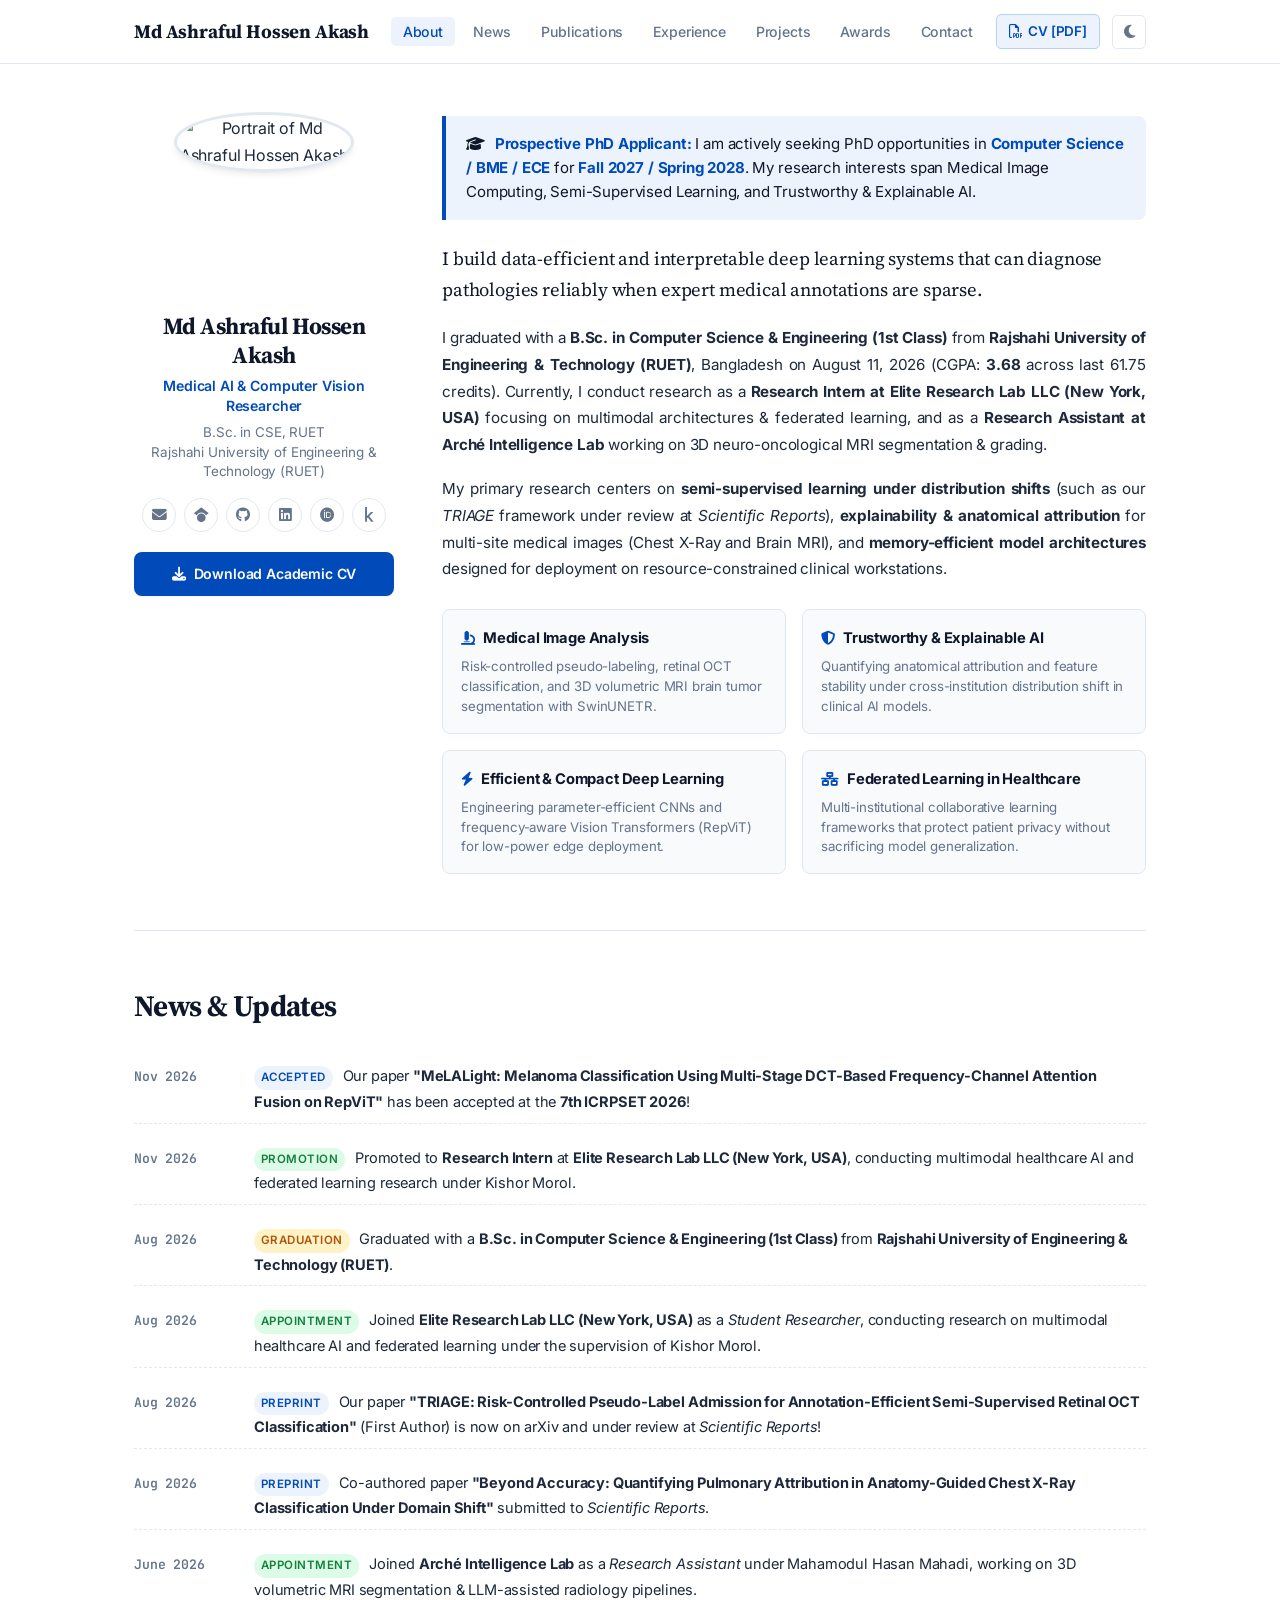
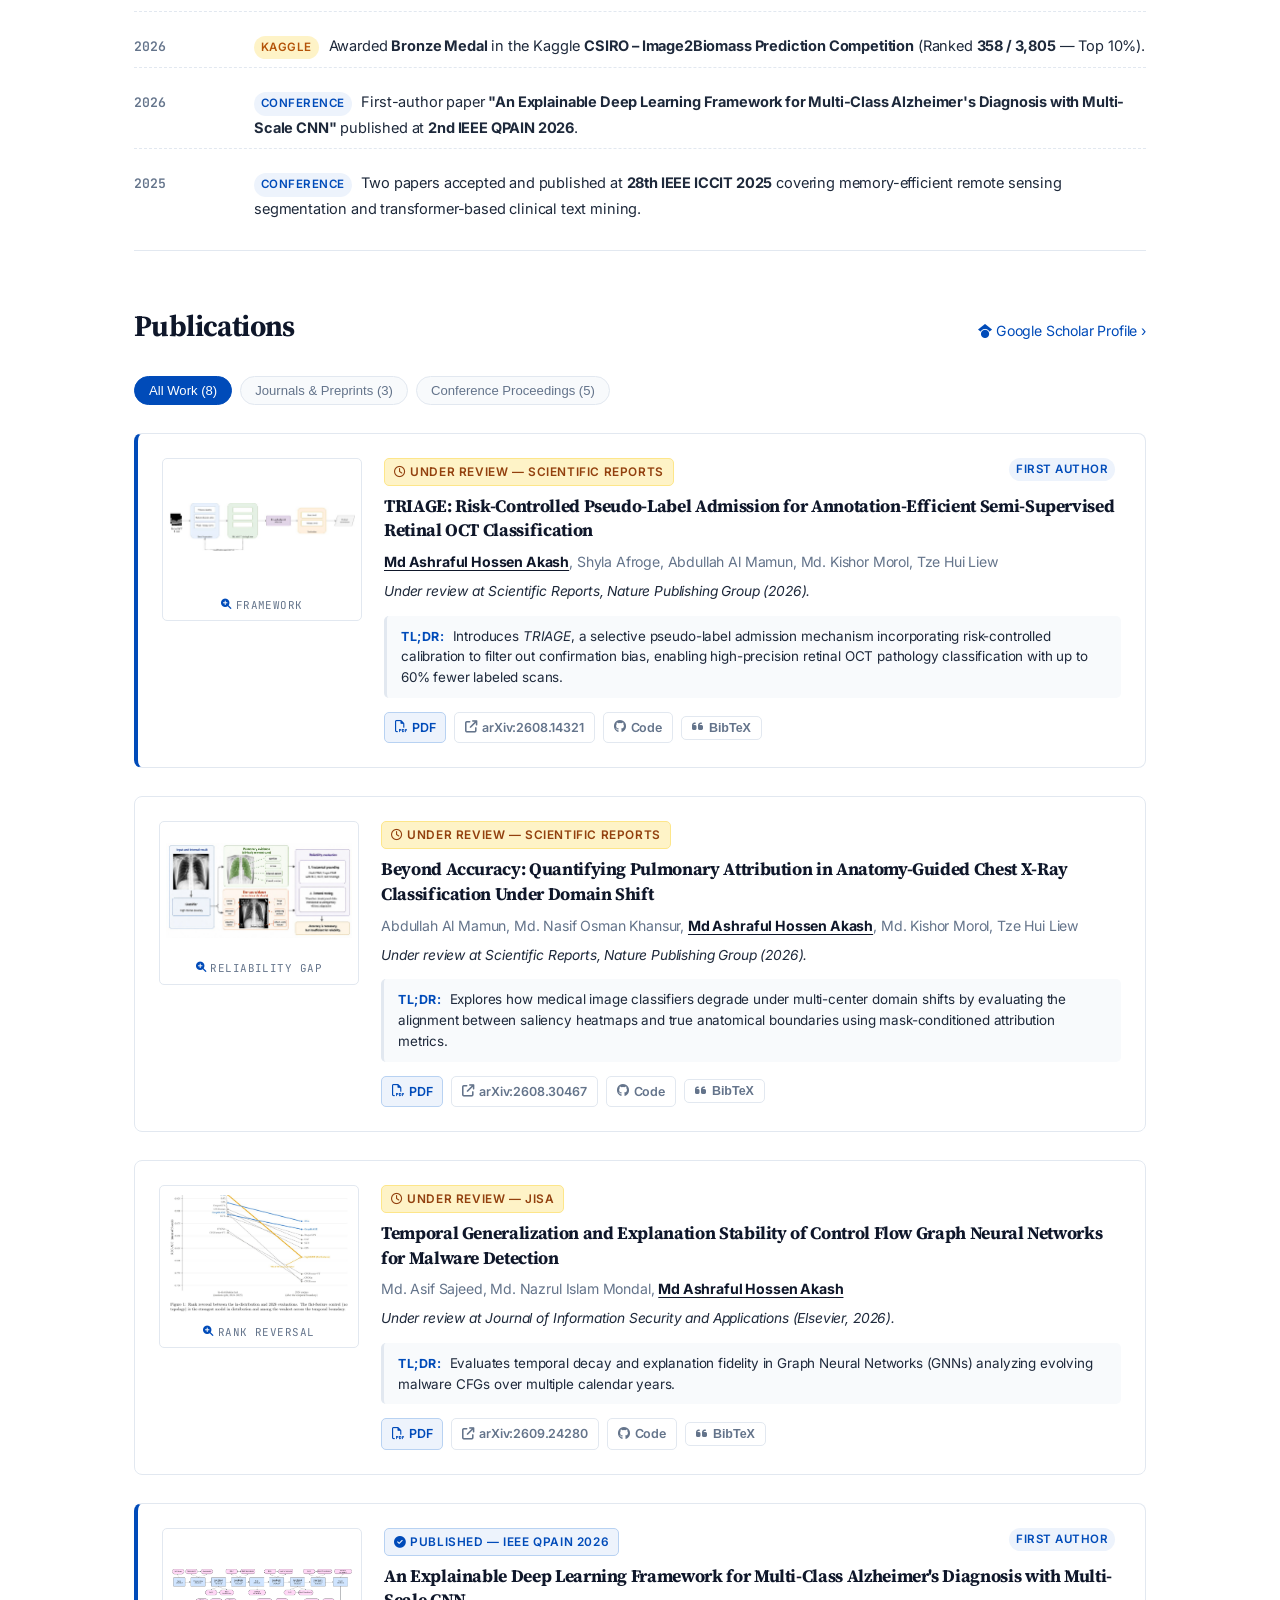
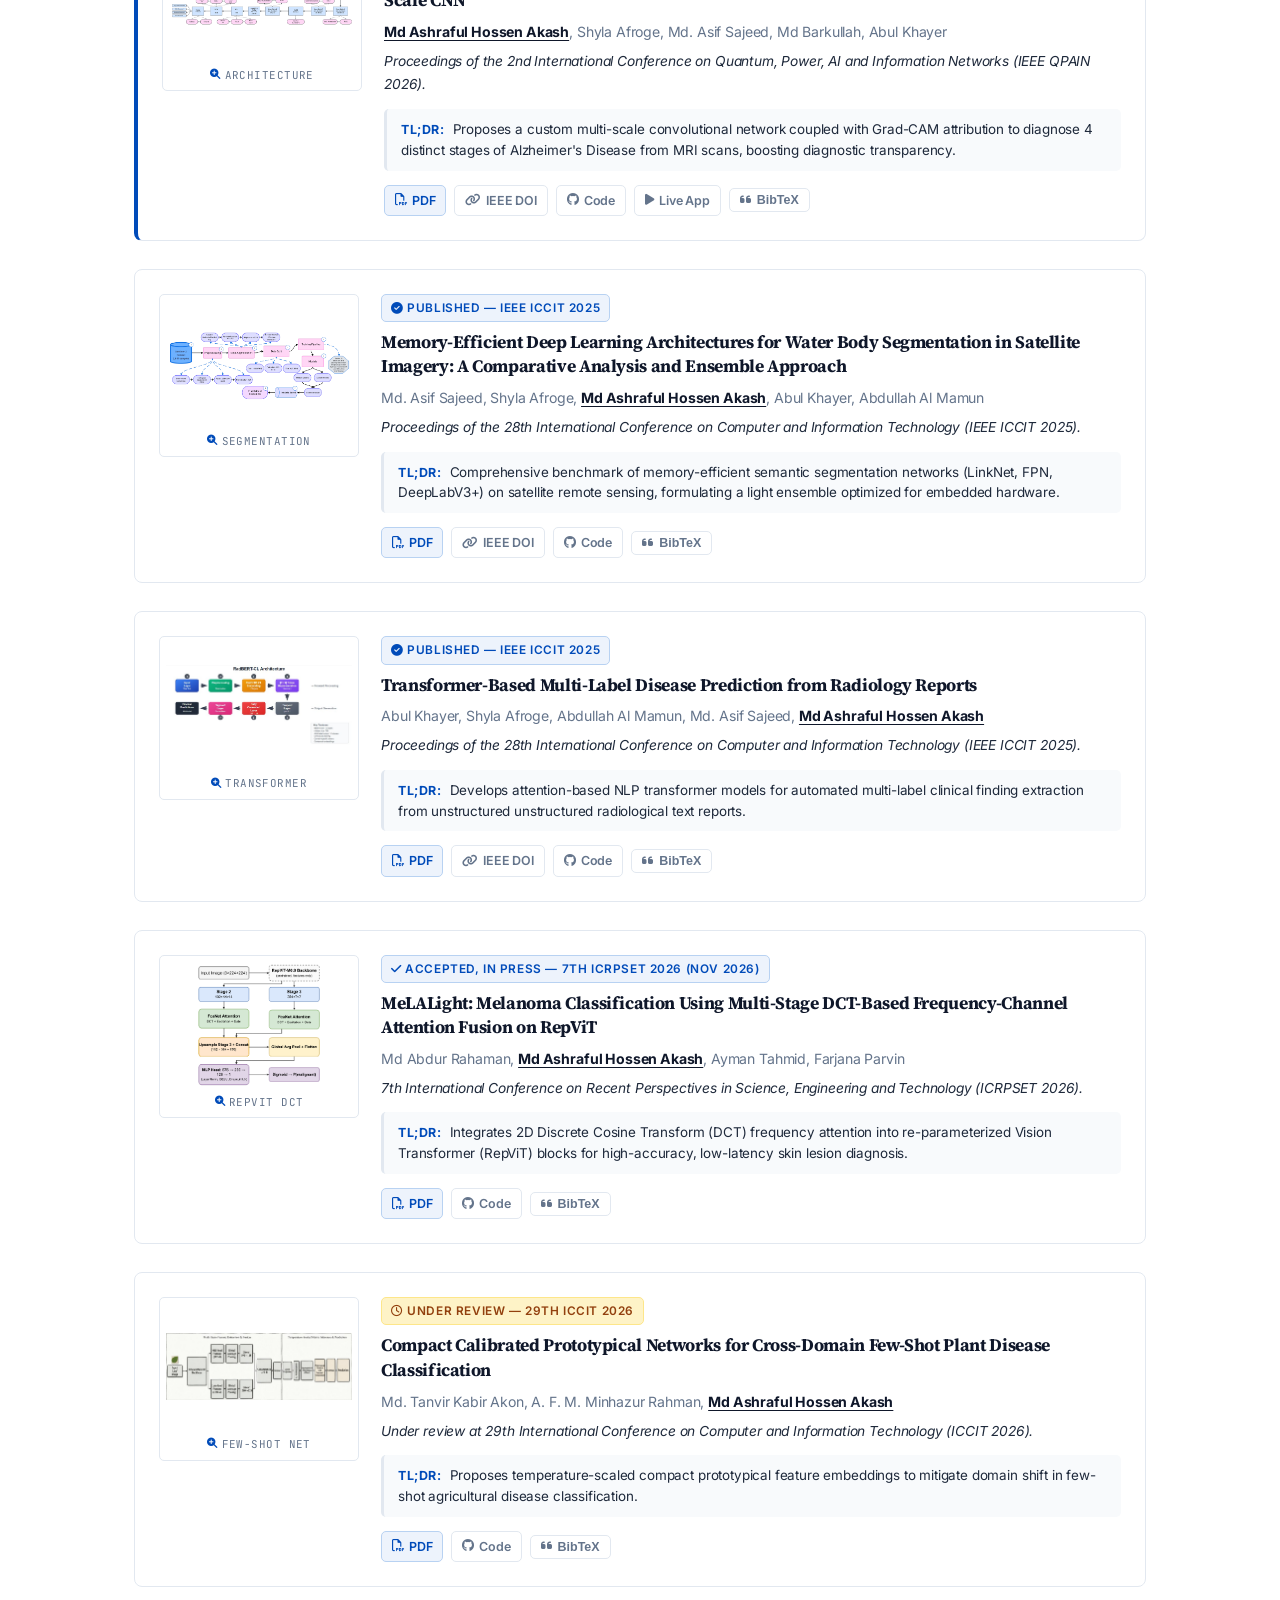
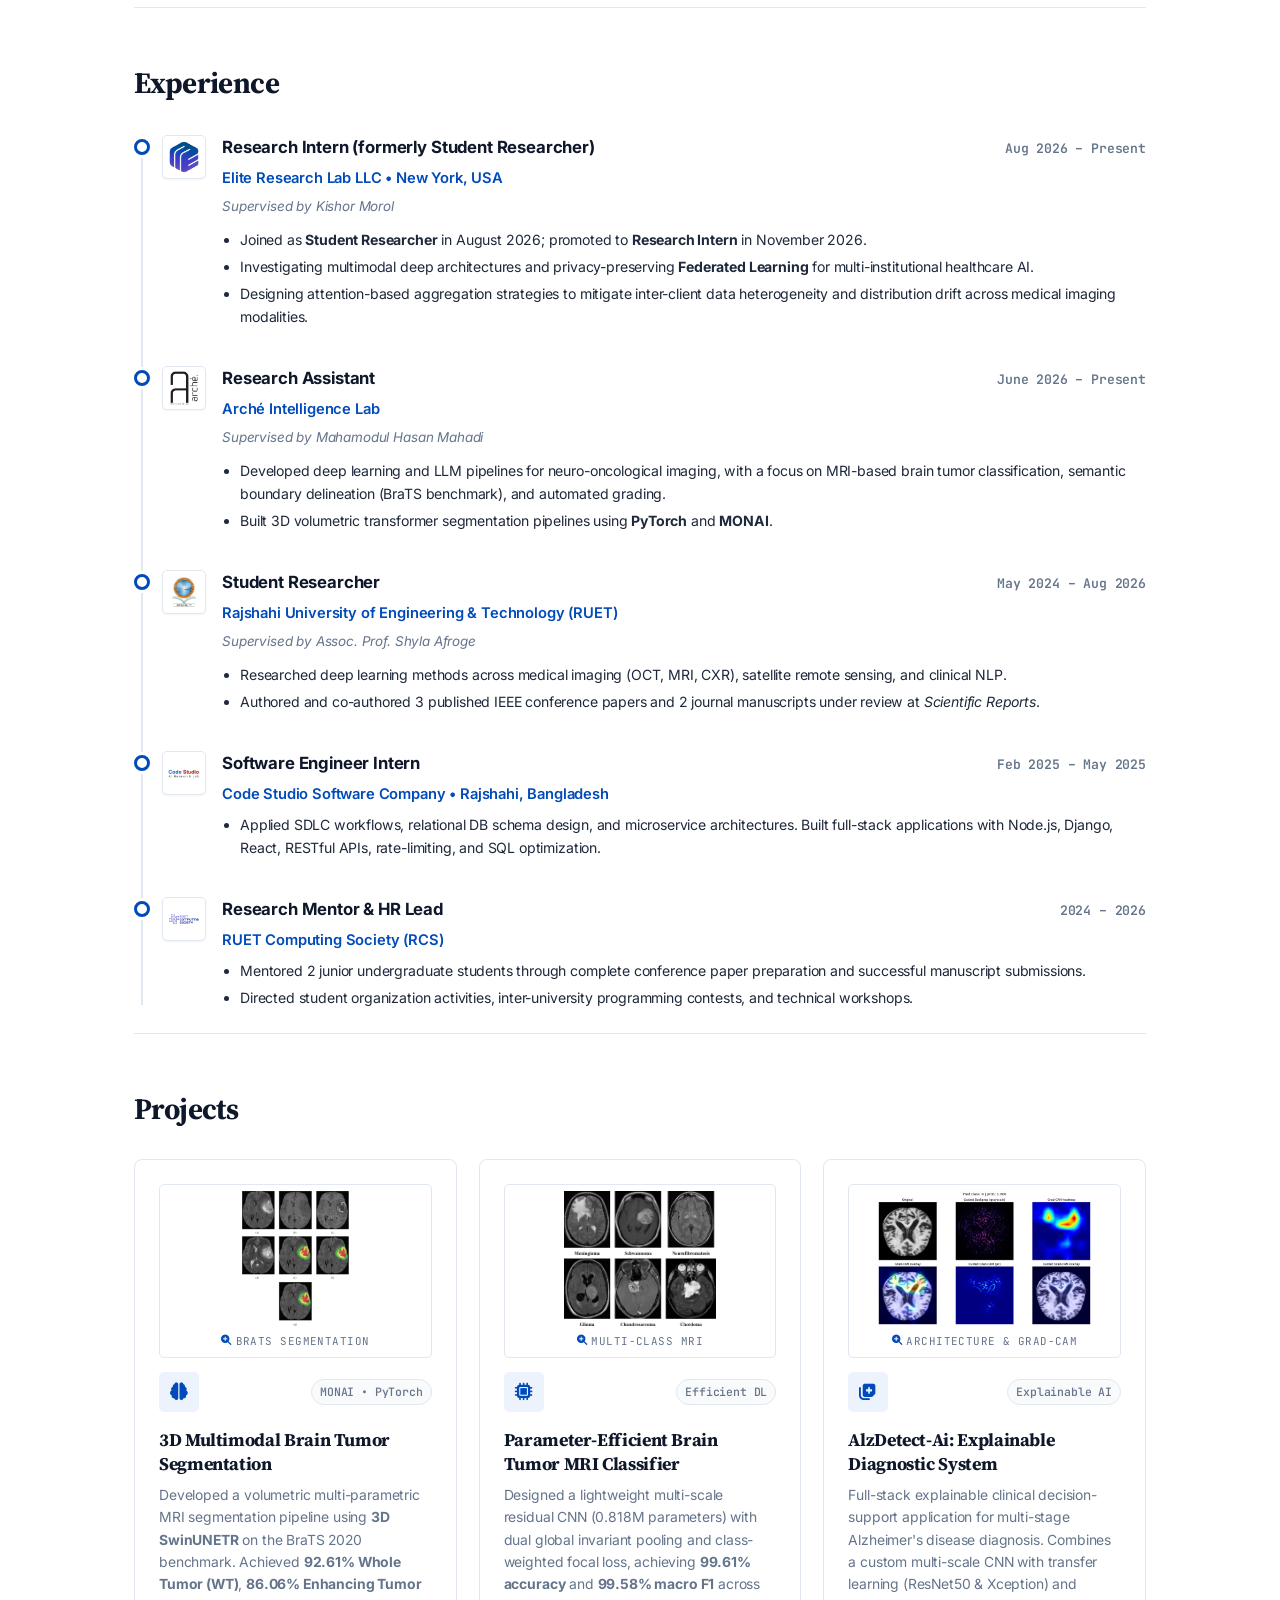
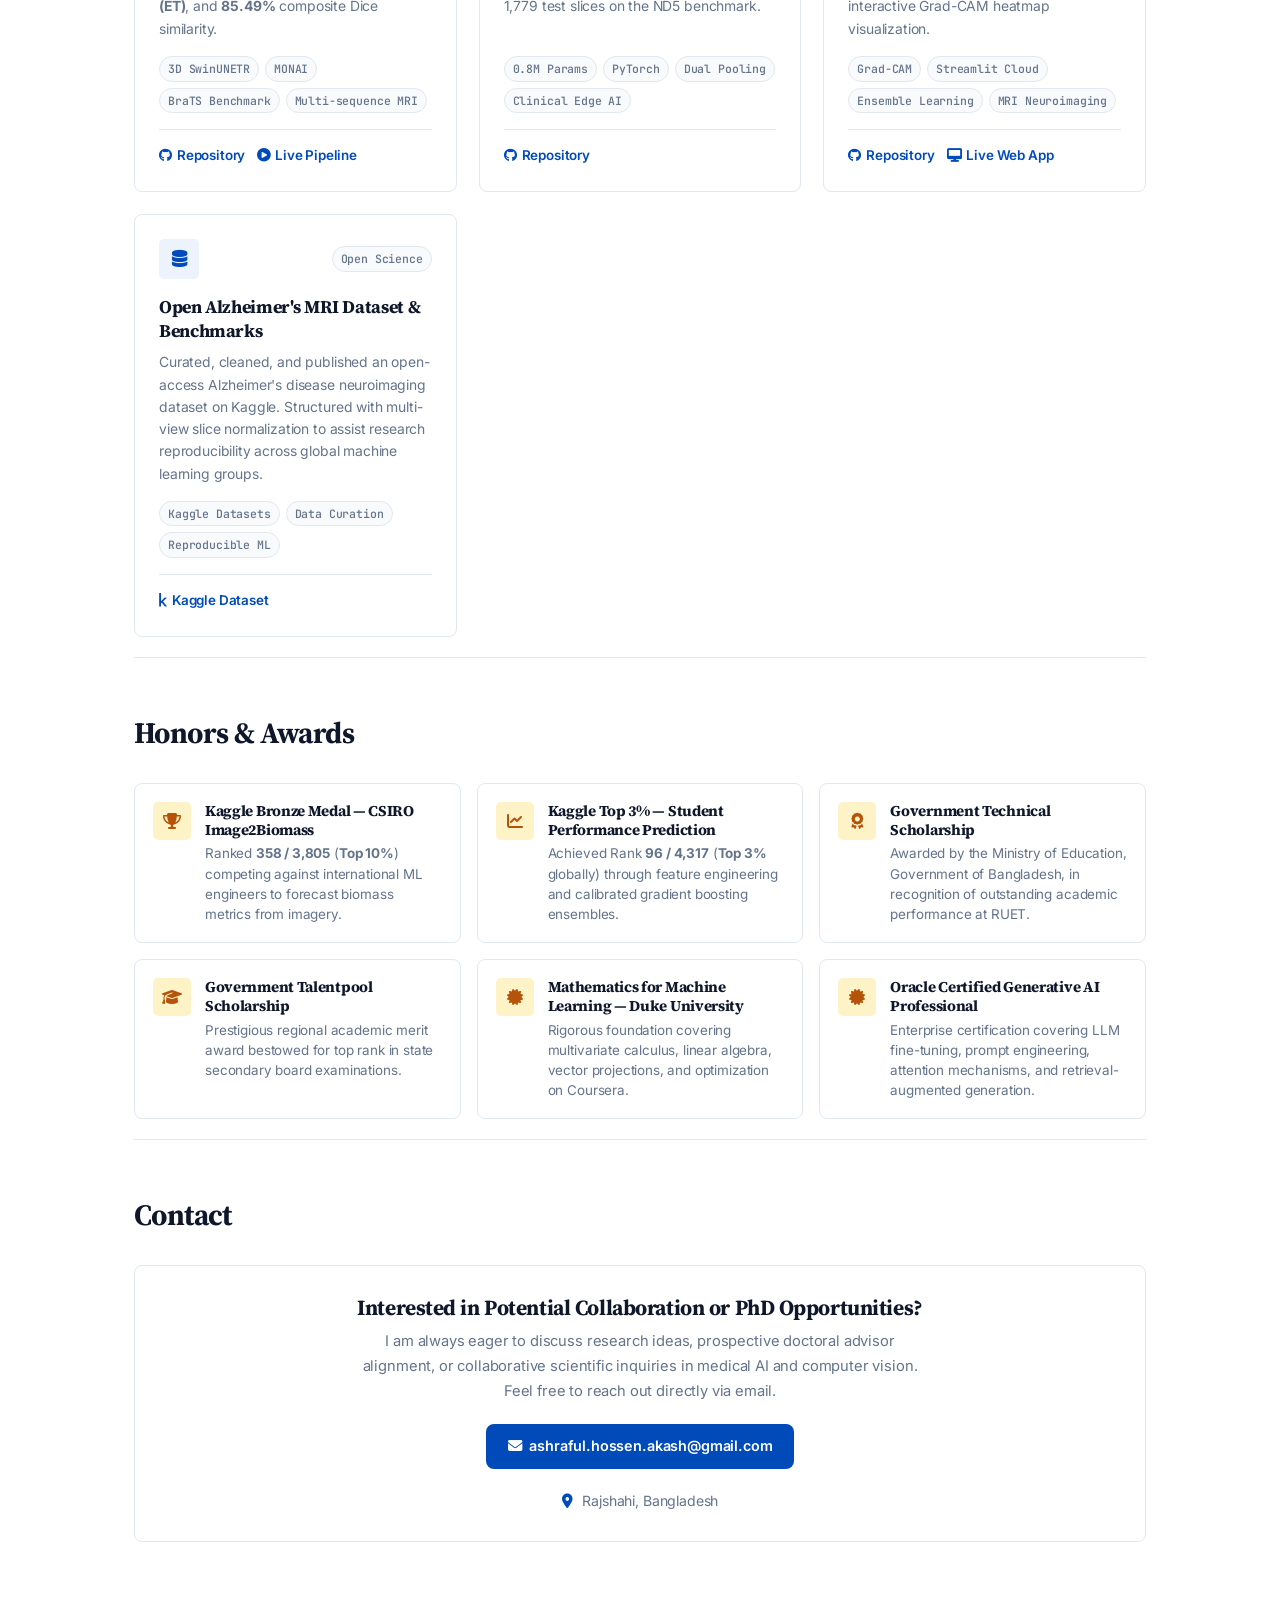
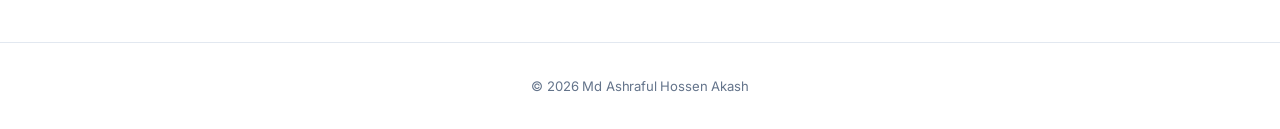
==== commit 02fa7d58: "Update index.html" ====
--- a/index.html
+++ b/index.html
@@ -1204,7 +1204,7 @@
           Medical AI &amp; Computer Vision Researcher
         </div>
         <div class="author-affiliation">
-          B.Sc. in CSE (1st Class, RUET)<br>
+          B.Sc. in CSE, RUET<br>
           <a href="https://www.ruet.ac.bd" target="_blank" rel="noopener noreferrer">Rajshahi University of Engineering &amp; Technology (RUET)</a>
         </div>
 
